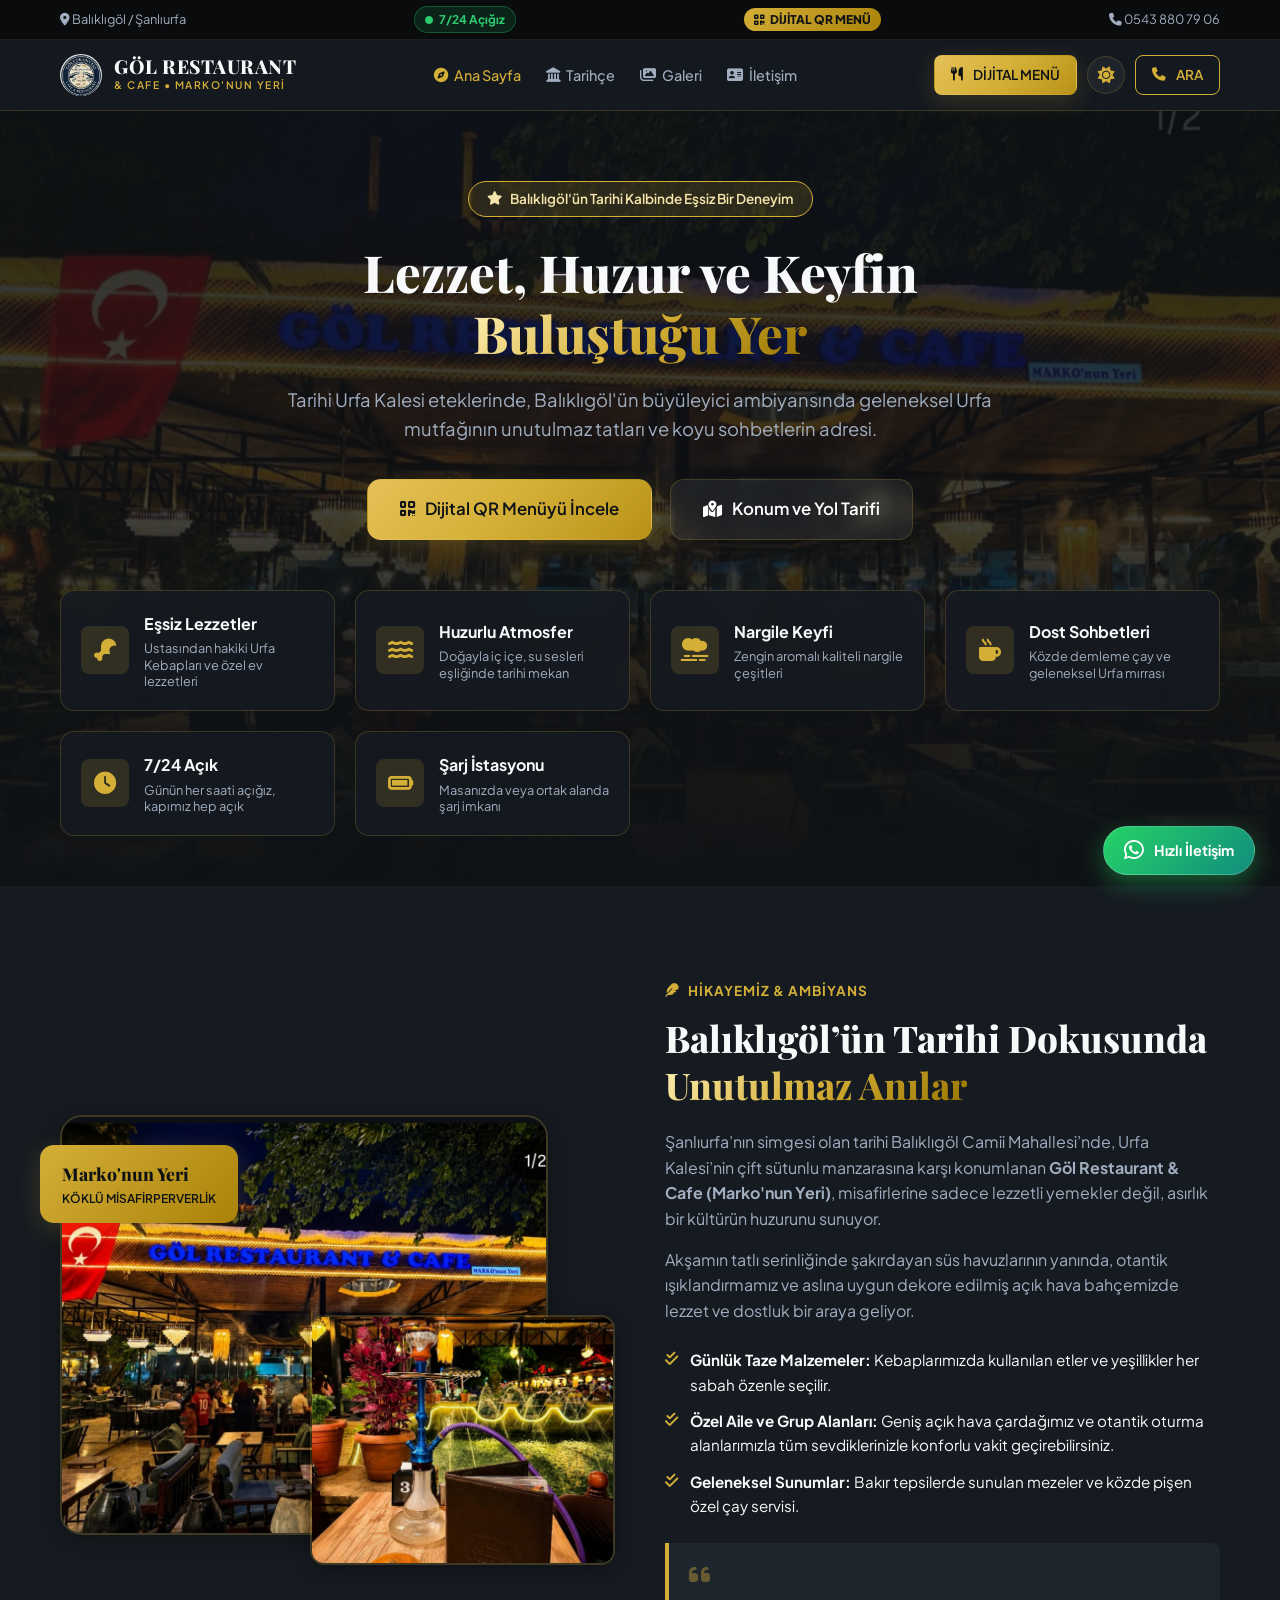
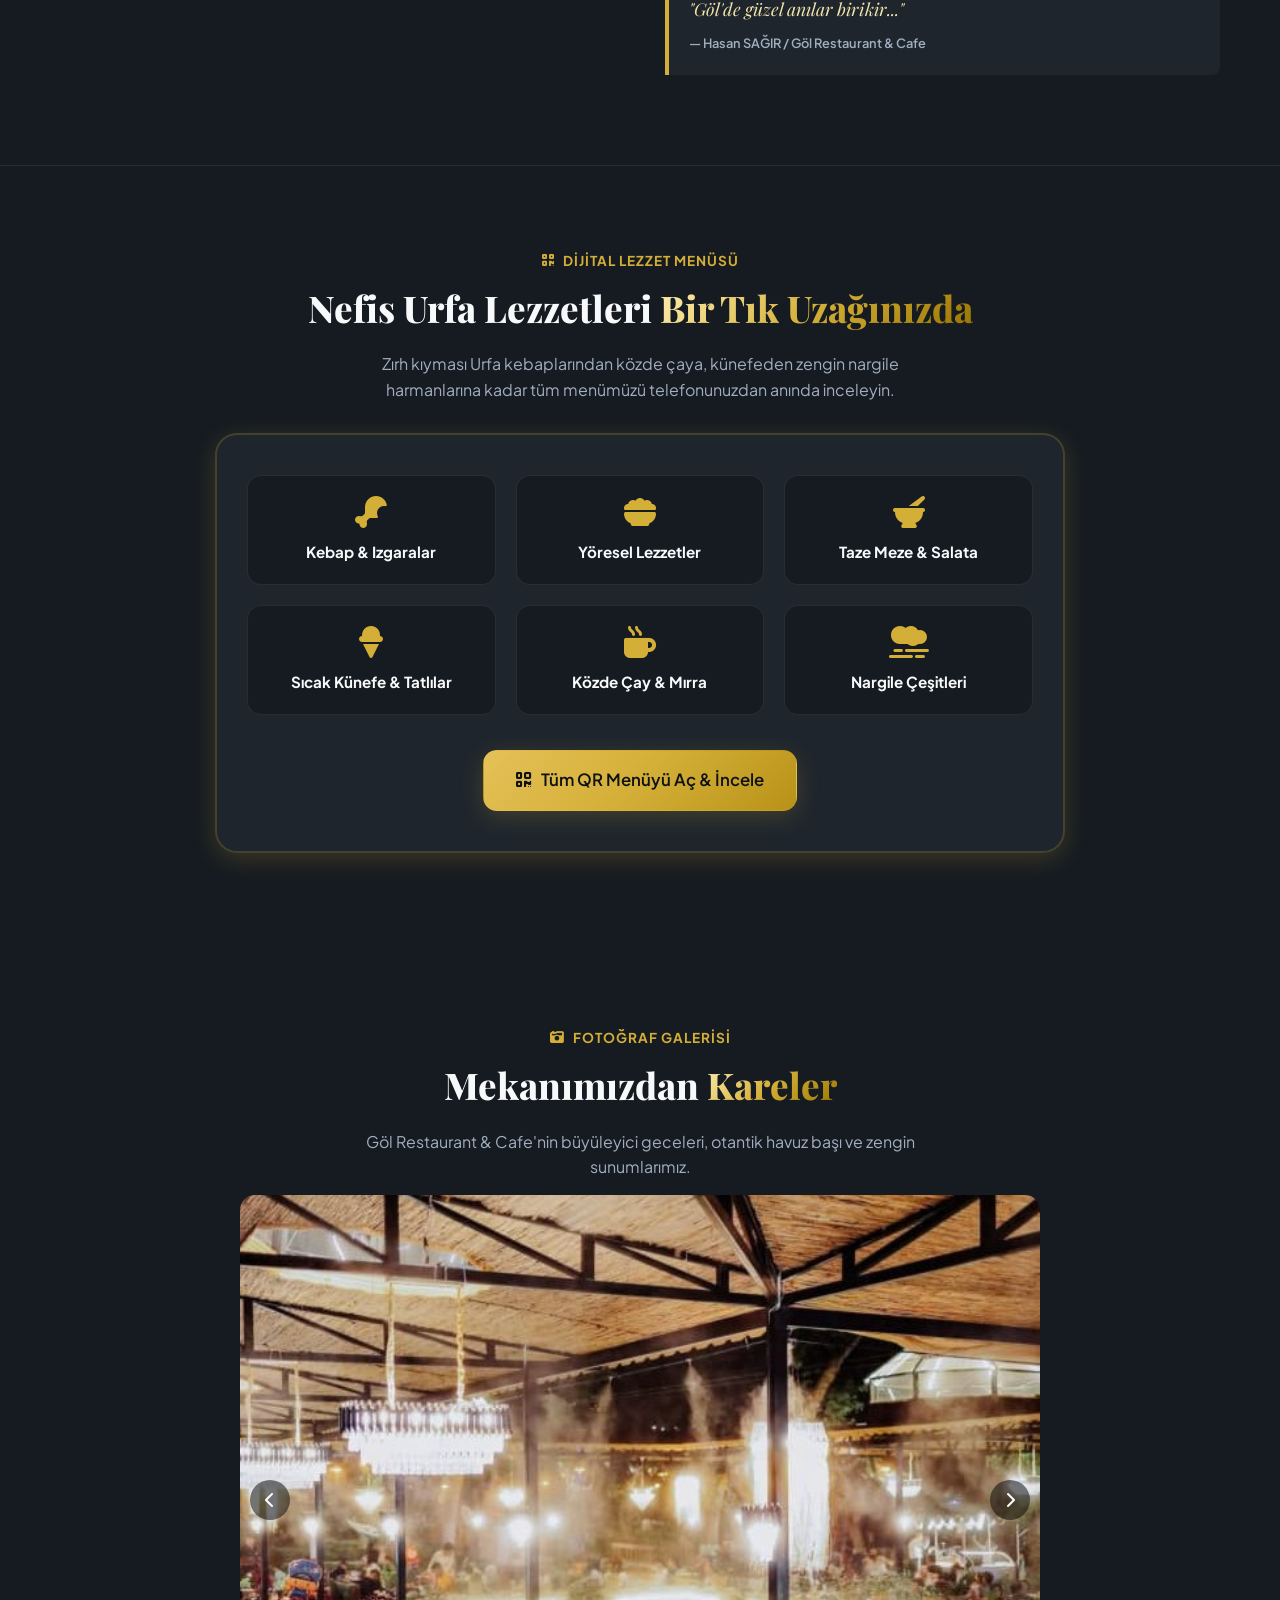
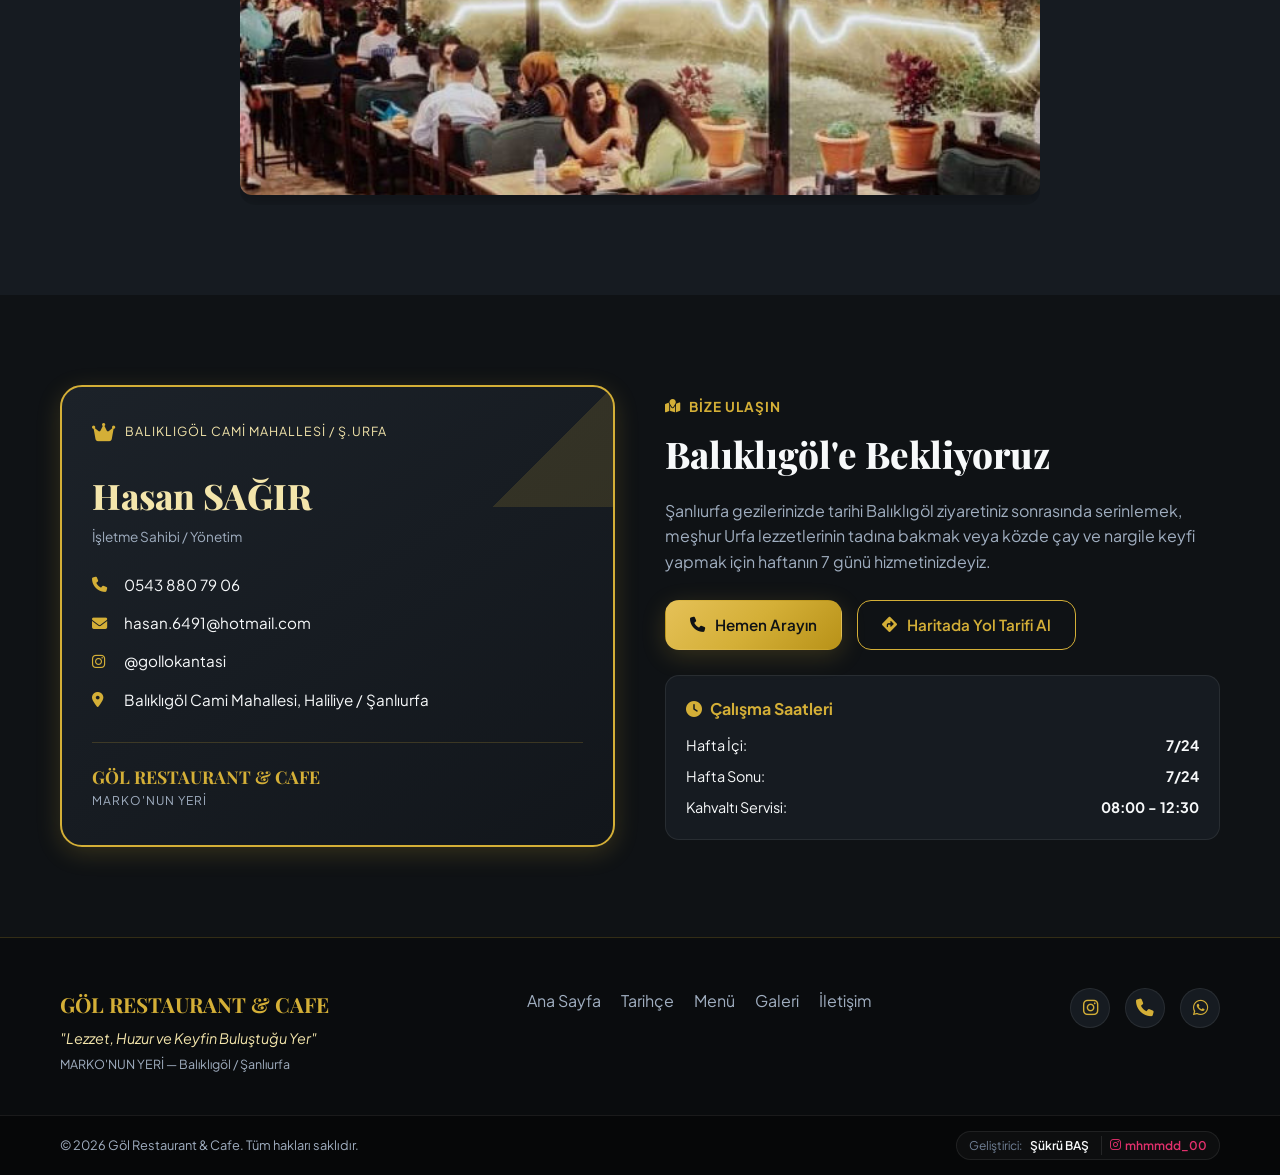
==== index.html @ ba19ede2 "feat: Ekranın en altına minimum alan kaplayan geliştirici (Şükrü BAŞ) & instagram butonu eklendi" ====
<!DOCTYPE html>
<html lang="tr">
<head>
  <meta charset="UTF-8">
  <meta name="viewport" content="width=device-width, initial-scale=1.0">
  <title>Göl Restaurant & Cafe | Marko'nun Yeri - Balıklıgöl Şanlıurfa</title>
  <meta name="description" content="Şanlıurfa Balıklıgöl'ün kalbinde eşsiz Urfa kebapları, mırra, nargile ve otantik atmosfer. Göl Restaurant & Cafe dijital QR menü ve online sipariş notu oluşturma.">
  <meta name="keywords" content="Göl Restaurant, Marko'nun Yeri, Balıklıgöl Kebap, Urfa Kebabı, Balıklıgöl Kafe, Şanlıurfa Nargile, Dijital Menü">
  
  <!-- OpenGraph Tags for Social Sharing & WhatsApp previews -->
  <meta property="og:title" content="Göl Restaurant & Cafe | Marko'nun Yeri - Balıklıgöl Şanlıurfa">
  <meta property="og:description" content="Şanlıurfa Balıklıgöl'ün büyüleyici atmosferinde lezzet, huzur ve keyfin adresi. Dijital menümüzü inceleyin.">
  <meta property="og:image" content="asset/görseller/mekan_3.jpeg">
  <meta property="og:type" content="restaurant">
  <meta property="og:locale" content="tr_TR">
  <link rel="canonical" href="index.html">

  <!-- Structured Data: Schema.org Restaurant -->
  <script type="application/ld+json">
  {
    "@context": "https://schema.org",
    "@type": "Restaurant",
    "name": "Göl Restaurant & Cafe (Marko'nun Yeri)",
    "image": "asset/görseller/mekan_3.jpeg",
    "telephone": "+905438807906",
    "email": "hasan.6491@hotmail.com",
    "address": {
      "@type": "PostalAddress",
      "streetAddress": "Balıklıgöl Cami Mahallesi",
      "addressLocality": "Haliliye",
      "addressRegion": "Şanlıurfa",
      "addressCountry": "TR"
    },
    "servesCuisine": ["Urfa Kebap", "Yöresel Urfa Mutfağı", "Nargile", "Tatlı"],
    "priceRange": "₺₺",
    "openingHoursSpecification": [
      {
        "@type": "OpeningHoursSpecification",
        "dayOfWeek": ["Monday", "Tuesday", "Wednesday", "Thursday", "Friday", "Saturday", "Sunday"],
        "opens": "00:00",
        "closes": "23:59"
      }
    ]
  }
  </script>
  
  <!-- Fonts: Google Fonts (Playfair Display & Plus Jakarta Sans) -->
  <link rel="preconnect" href="https://fonts.googleapis.com">
  <link rel="preconnect" href="https://fonts.gstatic.com" crossorigin>
  <link href="https://fonts.googleapis.com/css2?family=Playfair+Display:ital,wght@0,500;0,700;0,800;1,400&family=Plus+Jakarta+Sans:wght@300;400;500;600;700&display=swap" rel="stylesheet">
  
  <!-- FontAwesome Icons -->
  <link rel="stylesheet" href="https://cdnjs.cloudflare.com/ajax/libs/font-awesome/6.5.1/css/all.min.css">
  
  <!-- Favicon -->
  <link rel="icon" type="image/png" href="asset/görseller/logo.png">
  
  <!-- Main CSS -->
  <link rel="stylesheet" href="styles.css?v=6">
</head>
<body>

  <!-- TOP BAR -->
  <div class="top-announcement">
    <div class="container top-announcement-content">
      <span><i class="fa-solid fa-location-dot"></i> Balıklıgöl / Şanlıurfa</span>
      <span class="live-status-pill open" id="liveStatusPill"><i class="fa-solid fa-circle"></i> 7/24 Açığız</span>
      <a href="qr-menu.html" class="top-menu-badge"><i class="fa-solid fa-qrcode"></i> DİJİTAL QR MENÜ</a>
      <span><i class="fa-solid fa-phone"></i> <a href="tel:+905438807906">0543 880 79 06</a></span>
    </div>
  </div>

  <!-- NAVIGATION HEADER -->
  <header class="main-header">
    <div class="container header-container">
      <a href="#" class="brand-logo">
        <div class="logo-emblem" style="background: transparent; box-shadow: none; border-radius: 50%; overflow: hidden;">
          <img src="asset/görseller/logo.png" alt="Logo" style="width: 100%; height: 100%; object-fit: contain;">
        </div>
        <div class="logo-text">
          <span class="brand-name">GÖL RESTAURANT</span>
          <span class="brand-sub">& CAFE • MARKO'NUN YERİ</span>
        </div>
      </a>

      <!-- Desktop Nav -->
      <nav class="desktop-nav">
        <a href="#hero" class="nav-link active"><i class="fa-solid fa-compass"></i> Ana Sayfa</a>
        <a href="#about" class="nav-link"><i class="fa-solid fa-landmark"></i> Tarihçe</a>
        <a href="#gallery" class="nav-link"><i class="fa-solid fa-images"></i> Galeri</a>
        <a href="#contact" class="nav-link"><i class="fa-solid fa-address-card"></i> İletişim</a>
      </nav>

      <!-- Action Buttons -->
      <div class="header-actions">
        <a href="qr-menu.html" class="btn btn-gold btn-sm hide-mobile">
          <i class="fa-solid fa-utensils"></i> DİJİTAL MENÜ
        </a>
        <button class="lang-toggle-btn hide-mobile" id="themeToggleBtn" title="Tema Değiştir">
          <i class="fa-solid fa-sun"></i>
        </button>
        <a href="tel:+905438807906" class="btn btn-outline btn-sm hide-mobile">
          <i class="fa-solid fa-phone"></i> ARA
        </a>
        <button class="mobile-toggle-btn" id="mobileMenuToggle" aria-label="Menüyü Aç">
          <i class="fa-solid fa-bars"></i>
        </button>
      </div>
    </div>

    <!-- Backdrop Overlay for Mobile Drawer -->
    <div class="drawer-backdrop" id="drawerBackdrop"></div>

    <!-- Mobile Drawer Nav -->
    <div class="mobile-drawer" id="mobileDrawer">
      <div class="drawer-header">
        <div class="drawer-logo">GÖL RESTAURANT & CAFE</div>
        <button class="drawer-close" id="drawerClose"><i class="fa-solid fa-xmark"></i></button>
      </div>
      <nav class="mobile-nav-links">
        <a href="#hero" class="mobile-link"><i class="fa-solid fa-house"></i> Ana Sayfa</a>
        <a href="#about" class="mobile-link"><i class="fa-solid fa-landmark"></i> Tarihçe & Ambiyans</a>
        <a href="qr-menu.html" class="mobile-link"><i class="fa-solid fa-utensils"></i> Dijital QR Menü</a>
        <a href="#gallery" class="mobile-link"><i class="fa-solid fa-images"></i> Fotoğraf Galerisi</a>
        <a href="#contact" class="mobile-link"><i class="fa-solid fa-phone"></i> İletişim & Konum</a>
      </nav>
      <div class="drawer-footer">
        <p><i class="fa-solid fa-user-tie"></i> Hasan SAĞIR</p>
        <a href="tel:+905438807906" class="btn btn-gold btn-block"><i class="fa-solid fa-phone"></i> Hemen Ara</a>
      </div>
    </div>
  </header>

  <!-- HERO SECTION -->
  <section id="hero" class="hero-section">
    <div class="hero-bg-overlay"></div>
    <div class="container hero-container">
      <div class="hero-badge">
        <i class="fa-solid fa-star"></i> Balıklıgöl'ün Tarihi Kalbinde Eşsiz Bir Deneyim
      </div>
      <h1 class="hero-title">
        Lezzet, Huzur ve Keyfin <br><span class="gold-gradient-text">Buluştuğu Yer</span>
      </h1>
      <p class="hero-subtitle">
        Tarihi Urfa Kalesi eteklerinde, Balıklıgöl'ün büyüleyici ambiyansında geleneksel Urfa mutfağının unutulmaz tatları ve koyu sohbetlerin adresi.
      </p>

      <div class="hero-cta-group">
        <a href="qr-menu.html" class="btn btn-gold btn-lg btn-glow">
          <i class="fa-solid fa-qrcode"></i> Dijital QR Menüyü İncele
        </a>
        <a href="#contact" class="btn btn-glass btn-lg">
          <i class="fa-solid fa-map-location-dot"></i> Konum ve Yol Tarifi
        </a>
      </div>

      <!-- Quick Feature Cards -->
      <div class="hero-features-grid">
        <div class="feature-card">
          <div class="feature-icon"><i class="fa-solid fa-drumstick-bite"></i></div>
          <div class="feature-info">
            <h4>Eşsiz Lezzetler</h4>
            <p>Ustasından hakiki Urfa Kebapları ve özel ev lezzetleri</p>
          </div>
        </div>
        <div class="feature-card">
          <div class="feature-icon"><i class="fa-solid fa-water"></i></div>
          <div class="feature-info">
            <h4>Huzurlu Atmosfer</h4>
            <p>Doğayla iç içe, su sesleri eşliğinde tarihi mekan</p>
          </div>
        </div>
        <div class="feature-card">
          <div class="feature-icon"><i class="fa-solid fa-smog"></i></div>
          <div class="feature-info">
            <h4>Nargile Keyfi</h4>
            <p>Zengin aromalı kaliteli nargile çeşitleri</p>
          </div>
        </div>
        <div class="feature-card">
          <div class="feature-icon"><i class="fa-solid fa-mug-hot"></i></div>
          <div class="feature-info">
            <h4>Dost Sohbetleri</h4>
            <p>Közde demleme çay ve geleneksel Urfa mırrası</p>
          </div>
        </div>
        <div class="feature-card">
          <div class="feature-icon"><i class="fa-solid fa-clock"></i></div>
          <div class="feature-info">
            <h4>7/24 Açık</h4>
            <p>Günün her saati açığız, kapımız hep açık</p>
          </div>
        </div>
        <div class="feature-card">
          <div class="feature-icon"><i class="fa-solid fa-battery-full"></i></div>
          <div class="feature-info">
            <h4>Şarj İstasyonu</h4>
            <p>Masanızda veya ortak alanda şarj imkanı</p>
          </div>
        </div>
      </div>
    </div>
  </section>

  <!-- ABOUT & HISTORY SECTION -->
  <section id="about" class="about-section">
    <div class="container grid-2-col">
      <div class="about-image-wrapper">
        <img src="asset/görseller/mekan_3.jpeg" alt="Göl Restaurant Gece Görünümü" class="about-img main-img" loading="lazy">
        <img src="asset/görseller/mekan_2.jpeg" alt="Göl Restaurant Nargile ve Havuz" class="about-img accent-img" loading="lazy">
        <div class="experience-badge">
          <span class="num">Marko'nun Yeri</span>
          <span class="txt">Köklü Misafirperverlik</span>
        </div>
      </div>

      <div class="about-content">
        <div class="section-tag"><i class="fa-solid fa-feather"></i> Hikayemiz & Ambiyans</div>
        <h2 class="section-title">Balıklıgöl’ün Tarihi Dokusunda <span class="gold-gradient-text">Unutulmaz Anılar</span></h2>
        <p class="section-desc">
          Şanlıurfa’nın simgesi olan tarihi Balıklıgöl Camii Mahallesi’nde, Urfa Kalesi’nin çift sütunlu manzarasına karşı konumlanan <strong>Göl Restaurant & Cafe (Marko'nun Yeri)</strong>, misafirlerine sadece lezzetli yemekler değil, asırlık bir kültürün huzurunu sunuyor.
        </p>
        <p class="section-desc">
          Akşamın tatlı serinliğinde şakırdayan süs havuzlarının yanında, otantik ışıklandırmamız ve aslına uygun dekore edilmiş açık hava bahçemizde lezzet ve dostluk bir araya geliyor.
        </p>

        <div class="about-highlights">
          <div class="highlight-item">
            <i class="fa-solid fa-check-double"></i>
            <div>
              <strong>Günlük Taze Malzemeler:</strong> Kebaplarımızda kullanılan etler ve yeşillikler her sabah özenle seçilir.
            </div>
          </div>
          <div class="highlight-item">
            <i class="fa-solid fa-check-double"></i>
            <div>
              <strong>Özel Aile ve Grup Alanları:</strong> Geniş açık hava çardağımız ve otantik oturma alanlarımızla tüm sevdiklerinizle konforlu vakit geçirebilirsiniz.
            </div>
          </div>
          <div class="highlight-item">
            <i class="fa-solid fa-check-double"></i>
            <div>
              <strong>Geleneksel Sunumlar:</strong> Bakır tepsilerde sunulan mezeler ve közde pişen özel çay servisi.
            </div>
          </div>
        </div>

        <div class="quote-box">
          <i class="fa-solid fa-quote-left quote-icon"></i>
          <p class="quote-text">"Göl'de güzel anılar birikir..."</p>
          <span class="quote-author">— Hasan SAĞIR / Göl Restaurant & Cafe</span>
        </div>
      </div>
    </div>
  </section>

  <!-- DIGITAL MENU TEASER / SHOWCASE SECTION -->
  <section id="menu-teaser" class="menu-section menu-teaser-section">
    <div class="container text-center">
      <div class="section-header text-center">
        <div class="section-tag"><i class="fa-solid fa-qrcode"></i> Dijital Lezzet Menüsü</div>
        <h2 class="section-title">Nefis Urfa Lezzetleri <span class="gold-gradient-text">Bir Tık Uzağınızda</span></h2>
        <p class="section-desc max-600">
          Zırh kıyması Urfa kebaplarından közde çaya, künefeden zengin nargile harmanlarına kadar tüm menümüzü telefonunuzdan anında inceleyin.
        </p>
      </div>

      <div class="menu-teaser-card">
        <div class="teaser-badges-grid">
          <div class="teaser-badge-item">
            <i class="fa-solid fa-drumstick-bite"></i>
            <span>Kebap & Izgaralar</span>
          </div>
          <div class="teaser-badge-item">
            <i class="fa-solid fa-bowl-food"></i>
            <span>Yöresel Lezzetler</span>
          </div>
          <div class="teaser-badge-item">
            <i class="fa-solid fa-mortar-pestle"></i>
            <span>Taze Meze & Salata</span>
          </div>
          <div class="teaser-badge-item">
            <i class="fa-solid fa-ice-cream"></i>
            <span>Sıcak Künefe & Tatlılar</span>
          </div>
          <div class="teaser-badge-item">
            <i class="fa-solid fa-mug-hot"></i>
            <span>Közde Çay & Mırra</span>
          </div>
          <div class="teaser-badge-item">
            <i class="fa-solid fa-smog"></i>
            <span>Nargile Çeşitleri</span>
          </div>
        </div>

        <div class="teaser-cta-box">
          <a href="qr-menu.html" class="btn btn-gold btn-lg btn-glow">
            <i class="fa-solid fa-qrcode"></i> Tüm QR Menüyü Aç & İncele
          </a>
        </div>
      </div>
    </div>
  </section>

  <!-- GALLERY SECTION -->
  <section id="gallery" class="gallery-section">
    <div class="container">
      <div class="section-header text-center">
        <div class="section-tag"><i class="fa-solid fa-camera-retro"></i> Fotoğraf Galerisi</div>
        <h2 class="section-title">Mekanımızdan <span class="gold-gradient-text">Kareler</span></h2>
        <p class="section-desc max-600">Göl Restaurant & Cafe'nin büyüleyici geceleri, otantik havuz başı ve zengin sunumlarımız.</p>
      </div>

      
<!-- CSS Scroll-Snap Slider -->
      <div class="gallery-slider-container">
        <div class="gallery-track" id="galleryTrack">

        <div class="gallery-slide">
          <img src="asset/galeri/final_gallery_1.jpg" alt="Göl Lokantası Galeri" loading="lazy">
        </div>

        <div class="gallery-slide">
          <img src="asset/galeri/final_gallery_2.jpg" alt="Göl Lokantası Galeri" loading="lazy">
        </div>

        <div class="gallery-slide">
          <img src="asset/galeri/final_gallery_3.jpg" alt="Göl Lokantası Galeri" loading="lazy">
        </div>

        <div class="gallery-slide">
          <img src="asset/galeri/final_gallery_4.jpg" alt="Göl Lokantası Galeri" loading="lazy">
        </div>

        <div class="gallery-slide">
          <img src="asset/galeri/final_gallery_5.jpg" alt="Göl Lokantası Galeri" loading="lazy">
        </div>

        <div class="gallery-slide">
          <img src="asset/galeri/final_gallery_6.jpg" alt="Göl Lokantası Galeri" loading="lazy">
        </div>

        <div class="gallery-slide">
          <img src="asset/galeri/final_gallery_7.jpg" alt="Göl Lokantası Galeri" loading="lazy">
        </div>

        <div class="gallery-slide">
          <img src="asset/galeri/final_gallery_8.jpg" alt="Göl Lokantası Galeri" loading="lazy">
        </div>

        <div class="gallery-slide">
          <img src="asset/galeri/final_gallery_9.jpg" alt="Göl Lokantası Galeri" loading="lazy">
        </div>

        <div class="gallery-slide">
          <img src="asset/galeri/final_gallery_10.jpg" alt="Göl Lokantası Galeri" loading="lazy">
        </div>

        <div class="gallery-slide">
          <img src="asset/galeri/final_gallery_11.jpg" alt="Göl Lokantası Galeri" loading="lazy">
        </div>

        <div class="gallery-slide">
          <img src="asset/galeri/final_gallery_12.jpg" alt="Göl Lokantası Galeri" loading="lazy">
        </div>
        </div>
        
        <!-- Slider Controls -->
        <button id="prevSlide" class="gallery-slider-btn prev" aria-label="Önceki"><i class="fa-solid fa-chevron-left"></i></button>
        <button id="nextSlide" class="gallery-slider-btn next" aria-label="Sonraki"><i class="fa-solid fa-chevron-right"></i></button>
      </div>

    </div>
  </section>

  <!-- CONTACT & BUSINESS CARD SECTION -->
  <section id="contact" class="contact-section">
    <div class="container grid-2-col">
      <!-- Business Card Replica -->
      <div class="business-card-wrapper">
        <div class="digital-business-card">
          <div class="card-gold-accent"></div>
          <div class="card-header-line">
            <i class="fa-solid fa-crown card-crown"></i>
            <span class="card-title-sub">Balıklıgöl Cami Mahallesi / Ş.URFA</span>
          </div>
          <div class="card-body">
            <h3 class="card-owner-name">Hasan SAĞIR</h3>
            <p class="card-role">İşletme Sahibi / Yönetim</p>

            <div class="card-details">
              <div class="card-detail-row">
                <i class="fa-solid fa-phone"></i>
                <a href="tel:+905438807906">0543 880 79 06</a>
              </div>
              <div class="card-detail-row">
                <i class="fa-solid fa-envelope"></i>
                <a href="mailto:hasan.6491@hotmail.com">hasan.6491@hotmail.com</a>
              </div>
              <div class="card-detail-row">
                <i class="fa-brands fa-instagram"></i>
                <a href="https://instagram.com/gollokantasi" target="_blank">@gollokantasi</a>
              </div>
              <div class="card-detail-row">
                <i class="fa-solid fa-location-dot"></i>
                <span>Balıklıgöl Cami Mahallesi, Haliliye / Şanlıurfa</span>
              </div>
            </div>

            <div class="card-footer-branding">
              <strong>GÖL RESTAURANT & CAFE</strong>
              <small>MARKO'NUN YERİ</small>
            </div>
          </div>
        </div>
      </div>

      <!-- Location Map & Info -->
      <div class="contact-info-panel">
        <div class="section-tag"><i class="fa-solid fa-map-location"></i> Bize Ulaşın</div>
        <h2 class="section-title">Balıklıgöl'e Bekliyoruz</h2>
        <p class="section-desc">
          Şanlıurfa gezilerinizde tarihi Balıklıgöl ziyaretiniz sonrasında serinlemek, meşhur Urfa lezzetlerinin tadına bakmak veya közde çay ve nargile keyfi yapmak için haftanın 7 günü hizmetinizdeyiz.
        </p>

        <div class="contact-quick-buttons">
          <a href="tel:+905438807906" class="btn btn-gold"><i class="fa-solid fa-phone"></i> Hemen Arayın</a>
          <a href="https://maps.google.com/?q=Balıklıgöl+Şanlıurfa" target="_blank" class="btn btn-outline"><i class="fa-solid fa-directions"></i> Haritada Yol Tarifi Al</a>
        </div>

        <div class="hours-card">
          <h4><i class="fa-solid fa-clock"></i> Çalışma Saatleri</h4>
          <ul>
            <li><span>Hafta İçi:</span> <strong>7/24</strong></li>
            <li><span>Hafta Sonu:</span> <strong>7/24</strong></li>
            <li><span>Kahvaltı Servisi:</span> <strong>08:00 - 12:30</strong></li>
          </ul>
        </div>
      </div>
    </div>
  </section>

  <!-- FOOTER -->
  <footer class="main-footer">
    <div class="container footer-content">
      <div class="footer-brand">
        <h3>GÖL RESTAURANT & CAFE</h3>
        <p class="footer-slogan">"Lezzet, Huzur ve Keyfin Buluştuğu Yer"</p>
        <p class="footer-sub">MARKO'NUN YERİ — Balıklıgöl / Şanlıurfa</p>
      </div>

      <div class="footer-links">
        <a href="#hero">Ana Sayfa</a>
        <a href="#about">Tarihçe</a>
        <a href="qr-menu.html">Menü</a>
        <a href="#gallery">Galeri</a>
        <a href="#contact">İletişim</a>
      </div>

      <div class="footer-socials">
        <a href="https://instagram.com/gollokantasi" target="_blank" aria-label="Instagram"><i class="fa-brands fa-instagram"></i></a>
        <a href="tel:+905438807906" aria-label="Telefon"><i class="fa-solid fa-phone"></i></a>
        <a href="https://wa.me/905438807906" target="_blank" aria-label="WhatsApp"><i class="fa-brands fa-whatsapp"></i></a>
      </div>
    </div>
    <div class="footer-bottom">
      <div class="container flex-between">
        <p>&copy; 2026 Göl Restaurant & Cafe. Tüm hakları saklıdır.</p>
        <div class="dev-signature" style="display: inline-flex; align-items: center; justify-content: center; gap: 8px; background: rgba(255, 255, 255, 0.03); border: 1px solid rgba(255, 255, 255, 0.08); padding: 4px 12px; border-radius: 50px; font-size: 0.75rem; color: var(--text-muted); transition: all 0.2s ease;">
          <span>Geliştirici:</span> <strong style="color: var(--text-primary); font-weight: 600;">Şükrü BAŞ</strong>
          <a href="https://instagram.com/mhmmdd_00" target="_blank" style="display: flex; align-items: center; gap: 4px; color: #E1306C; text-decoration: none; font-weight: 600; margin-left: 4px; padding-left: 8px; border-left: 1px solid rgba(255, 255, 255, 0.1);"><i class="fa-brands fa-instagram"></i> mhmmdd_00</a>
        </div>
      </div>
    </div>
  </footer>

  <!-- LIGHTBOX MODAL FOR GALLERY WITH NAVIGATION -->
  <div class="lightbox-backdrop" id="lightboxModal" style="display: none;">
    <button class="lightbox-nav lightbox-prev" id="lightboxPrev" aria-label="Önceki Görsel"><i class="fa-solid fa-chevron-left"></i></button>
    <div class="lightbox-content">
      <button class="lightbox-close" id="lightboxClose"><i class="fa-solid fa-xmark"></i></button>
      <img src="" id="lightboxImg" alt="Büyük Görsel">
      <p id="lightboxCaption"></p>
    </div>
    <button class="lightbox-nav lightbox-next" id="lightboxNext" aria-label="Sonraki Görsel"><i class="fa-solid fa-chevron-right"></i></button>
  </div>

  <!-- FLOATING WHATSAPP BUTTON -->
  <a href="https://wa.me/905438807906" target="_blank" class="floating-whatsapp-btn" aria-label="WhatsApp İletişim">
    <i class="fa-brands fa-whatsapp"></i>
    <span class="whatsapp-text">Hızlı İletişim</span>
  </a>

  <!-- SCROLL TO TOP BUTTON -->
  <button id="scrollTopBtn" class="scroll-top-btn" aria-label="Yukarı Çık">
    <i class="fa-solid fa-chevron-up"></i>
  </button>

  <!-- STICKY BOTTOM NAVIGATION BAR -->
  <div class="bottom-nav">
    <button class="nav-item-btn" data-bs-toggle="modal" data-bs-target="#ratingModal">
      <i class="fa-regular fa-star"></i>
      <span>Puan Ver</span>
    </button>
    <div class="nav-action-wrapper">
      <a href="qr-menu.html" class="nav-action-btn">
        <i class="fa-solid fa-utensils"></i>
      </a>
    </div>
    <button class="nav-item-btn" data-bs-toggle="modal" data-bs-target="#socialModal">
      <i class="fa-solid fa-users-viewfinder"></i>
      <span>Takip Et</span>
    </button>
    
    
  </div>

  <!-- RATINGS MODAL -->
  <div class="modal-backdrop" id="ratingModal" style="display: none;">
    <div class="modal-card modal-sm text-center">
      <div class="modal-header">
        <h3><i class="fa-regular fa-star gold-text"></i> Bizi Değerlendirin</h3>
        <button class="modal-close" data-bs-dismiss="modal"><i class="fa-solid fa-xmark"></i></button>
      </div>
      <div class="modal-body pb-5">
        <p class="text-muted small mb-3">Hizmet kalitemizi artırmamıza yardımcı olmak için lütfen puan verin.</p>
        <div class="star-container" id="starContainer">
          <i class="far fa-star rating-star" onclick="rate(1)"></i>
          <i class="far fa-star rating-star" onclick="rate(2)"></i>
          <i class="far fa-star rating-star" onclick="rate(3)"></i>
          <i class="far fa-star rating-star" onclick="rate(4)"></i>
          <i class="far fa-star rating-star" onclick="rate(5)"></i>
        </div>
        <textarea id="userComment" class="rating-textarea" placeholder="Görüşlerinizi yazınız..."></textarea>
        <button class="btn btn-gold btn-block" onclick="sendRating()">Gönder</button>
      </div>
    </div>
  </div>

  <!-- SOCIAL MEDIA MODAL -->
  <div class="modal-backdrop" id="socialModal" style="display: none;">
    <div class="modal-card modal-sm text-center">
      <div class="modal-header">
        <h3><i class="fa-solid fa-users-viewfinder gold-text"></i> Bizi Takip Edin</h3>
        <button class="modal-close" data-bs-dismiss="modal"><i class="fa-solid fa-xmark"></i></button>
      </div>
      <div class="modal-body">
        <p class="text-muted small" style="margin-bottom: 20px;">Sosyal medya hesaplarımız üzerinden güncel paylaşımlarımıza ve kampanyalarımıza göz atabilirsiniz.</p>
        <div class="social-grid-wrapper">
          <a href="https://www.instagram.com/gollokantasi/" target="_blank" class="btn btn-glass social-btn-inner">
            <i class="fab fa-instagram" style="color: #E1306C;"></i>
            <span>Instagram</span>
          </a>
          <a href="https://wa.me/905438807906" target="_blank" class="btn btn-glass social-btn-inner">
            <i class="fab fa-whatsapp" style="color: #25D366;"></i>
            <span>WhatsApp</span>
          </a>
          <a href="tel:+905438807906" class="btn btn-glass social-btn-inner">
            <i class="fa-solid fa-phone" style="color: #34b7f1;"></i>
            <span>Arama</span>
          </a>
        </div>
      </div>
    </div>
  </div>

  


  
  <!-- Main Application Logic Script -->
  <script src="app.js?v=11"></script>
</body>
</html>
---- styles.css ----
/* ==========================================================================
   GÖL RESTAURANT & CAFE (MARKO'NUN YERI) - PREMIUM CSS DESIGN SYSTEM
   ========================================================================== */

:root {
  /* Color Palette */
  --bg-dark: #0F1215;
  --bg-surface: #161B21;
  --bg-card: #1E252D;
  --bg-card-hover: #262E38;
  
  --gold-primary: #D4AF37;
  --gold-light: #F3E5AB;
  --gold-dark: #AA820A;
  --gold-glow: rgba(212, 175, 55, 0.25);
  
  --text-primary: #F7F9FA;
  --text-secondary: #A0AEC0;
  --text-muted: #718096;
  
  --border-color: rgba(212, 175, 55, 0.2);
  --border-subtle: rgba(255, 255, 255, 0.08);
  
  --glass-bg: rgba(22, 27, 33, 0.85);
  
  /* Fonts */
  --font-heading: 'Playfair Display', Georgia, serif;
  --font-body: 'Plus Jakarta Sans', system-ui, -apple-system, sans-serif;

  /* Spacing & Radius */
  --radius-sm: 8px;
  --radius-md: 14px;
  --radius-lg: 22px;
  --radius-pill: 50px;
  
  --shadow-subtle: 0 4px 20px rgba(0, 0, 0, 0.35);
  --shadow-gold: 0 6px 25px rgba(212, 175, 55, 0.2);

  --transition-fast: 0.2s ease;
  --transition-normal: 0.35s ease;
}

body.light-theme {
  --bg-dark: #F7F9FA;
  --bg-surface: #FFFFFF;
  --bg-card: #EDF2F7;
  --bg-card-hover: #E2E8F0;
  --text-primary: #1A202C;
  --text-secondary: #4A5568;
  --text-muted: #718096;
  --border-color: rgba(212, 175, 55, 0.4);
  --border-subtle: rgba(0, 0, 0, 0.08);
  --glass-bg: rgba(255, 255, 255, 0.85);
}

/* Base Resets */
*, *::before, *::after {
  box-sizing: border-box;
  margin: 0;
  padding: 0;
}

html {
  scroll-behavior: smooth;
  font-size: 16px;
  -webkit-tap-highlight-color: transparent;
  overflow-x: hidden;
  max-width: 100%;
}

body {
  background-color: var(--bg-dark);
  color: var(--text-primary);
  font-family: var(--font-body);
  line-height: 1.6;
  overflow-x: hidden;
  max-width: 100%;
}

a {
  color: inherit;
  text-decoration: none;
}

img {
  max-width: 100%;
  height: auto;
  display: block;
}

button, input, select, textarea {
  font-family: inherit;
  font-size: inherit;
}

.container {
  width: 100%;
  max-width: 1200px;
  margin: 0 auto;
  padding: 0 20px;
}

.text-center { text-align: center; }
.gold-text { color: var(--gold-primary); }
.max-600 { max-width: 600px; margin-left: auto; margin-right: auto; }

/* Gradient Typography */
.gold-gradient-text {
  background: linear-gradient(135deg, #FFF0B3 0%, #D4AF37 50%, #997500 100%);
  -webkit-background-clip: text;
  background-clip: text;
  -webkit-text-fill-color: transparent;
  display: inline-block;
}

/* ==========================================================================
   BUTTONS & BADGES SYSTEM
   ========================================================================== */

.btn {
  display: inline-flex;
  align-items: center;
  justify-content: center;
  gap: 10px;
  padding: 12px 24px;
  border-radius: var(--radius-md);
  font-weight: 600;
  font-size: 0.95rem;
  cursor: pointer;
  transition: var(--transition-normal);
  border: 1px solid transparent;
  white-space: nowrap;
}

.btn-sm {
  padding: 8px 16px;
  font-size: 0.85rem;
  border-radius: var(--radius-sm);
}

.btn-lg {
  padding: 16px 32px;
  font-size: 1.05rem;
  border-radius: var(--radius-md);
}

.btn-block {
  width: 100%;
}

.btn-gold {
  background: linear-gradient(135deg, #E5C158 0%, #D4AF37 50%, #B89218 100%);
  color: #0F1215;
  box-shadow: var(--shadow-gold);
}

.btn-gold:hover {
  transform: translateY(-2px);
  box-shadow: 0 8px 30px rgba(212, 175, 55, 0.4);
  background: linear-gradient(135deg, #FFF0B3 0%, #E5C158 50%, #D4AF37 100%);
}

.btn-glass {
  background: rgba(255, 255, 255, 0.07);
  backdrop-filter: blur(10px);
  border-color: var(--border-color);
  color: var(--text-primary);
}

.btn-glass:hover {
  background: rgba(212, 175, 55, 0.15);
  border-color: var(--gold-primary);
}

.btn-outline {
  background: transparent;
  border-color: var(--gold-primary);
  color: var(--gold-primary);
}

.btn-outline:hover {
  background: var(--gold-primary);
  color: #0F1215;
}

.btn-glow {
  animation: pulseGlow 2.5s infinite;
}

@keyframes pulseGlow {
  0% { box-shadow: 0 0 0 0 rgba(212, 175, 55, 0.6); }
  70% { box-shadow: 0 0 0 16px rgba(212, 175, 55, 0); }
  100% { box-shadow: 0 0 0 0 rgba(212, 175, 55, 0); }
}

/* ==========================================================================
   TOP BAR & NAVIGATION HEADER
   ========================================================================== */

.top-announcement {
  background-color: #090B0D;
  border-bottom: 1px solid var(--border-subtle);
  font-size: 0.8rem;
  padding: 6px 0;
  color: var(--text-secondary);
}

.top-announcement-content {
  display: flex;
  justify-content: space-between;
  align-items: center;
  gap: 15px;
  flex-wrap: wrap;
}

.top-menu-badge {
  background: linear-gradient(135deg, var(--gold-primary), var(--gold-dark));
  color: #0F1215;
  font-weight: 800;
  padding: 2px 10px;
  border-radius: var(--radius-pill);
  font-size: 0.75rem;
  display: inline-flex;
  align-items: center;
  gap: 5px;
  transition: var(--transition-fast);
}

.top-menu-badge:hover {
  background: var(--gold-light);
  color: #0F1215;
  transform: translateY(-1px);
}


.main-header {
  position: sticky;
  top: 0;
  z-index: 100;
  background: var(--glass-bg);
  backdrop-filter: blur(14px);
  -webkit-backdrop-filter: blur(14px);
  border-bottom: 1px solid var(--border-color);
}

.header-container {
  display: flex;
  align-items: center;
  justify-content: space-between;
  height: 70px;
}

.brand-logo {
  display: flex;
  align-items: center;
  gap: 12px;
}

.logo-emblem {
  width: 42px;
  height: 42px;
  background: linear-gradient(135deg, var(--gold-primary), var(--gold-dark));
  border-radius: 50%;
  display: flex;
  align-items: center;
  justify-content: center;
  color: #0F1215;
  font-size: 1.2rem;
  box-shadow: 0 0 15px var(--gold-glow);
}

.logo-text {
  display: flex;
  flex-direction: column;
}

.brand-name {
  font-family: var(--font-heading);
  font-weight: 800;
  font-size: 1.2rem;
  letter-spacing: 0.5px;
  color: var(--text-primary);
  line-height: 1.1;
}

.brand-sub {
  font-size: 0.65rem;
  letter-spacing: 1.5px;
  color: var(--gold-primary);
  font-weight: 600;
}

.desktop-nav {
  display: flex;
  gap: 25px;
  align-items: center;
}

.nav-link {
  font-size: 0.9rem;
  font-weight: 500;
  color: var(--text-secondary);
  transition: var(--transition-fast);
  display: flex;
  align-items: center;
  gap: 6px;
}

.nav-link:hover, .nav-link.active {
  color: var(--gold-primary);
}

.highlight-link {
  color: var(--gold-light);
  font-weight: 700;
  background: rgba(212, 175, 55, 0.12);
  padding: 6px 16px;
  border-radius: var(--radius-pill);
  border: 1px solid var(--border-color);
}

.header-actions {
  display: flex;
  align-items: center;
  gap: 10px;
}

.mobile-toggle-btn {
  display: none;
  background: transparent;
  border: 1px solid var(--border-color);
  color: var(--gold-primary);
  width: 42px;
  height: 42px;
  border-radius: var(--radius-sm);
  font-size: 1.2rem;
  cursor: pointer;
  align-items: center;
  justify-content: center;
}

/* Mobile Drawer */
.mobile-drawer {
  position: fixed;
  top: 0;
  right: -100%;
  width: 85%;
  max-width: 320px;
  height: 100vh;
  background: var(--bg-surface);
  z-index: 1000;
  transition: var(--transition-normal);
  display: flex;
  flex-direction: column;
  box-shadow: -10px 0 30px rgba(0, 0, 0, 0.8);
  padding: 20px;
}

.mobile-drawer.active {
  right: 0;
}

.drawer-header {
  display: flex;
  justify-content: space-between;
  align-items: center;
  padding-bottom: 15px;
  border-bottom: 1px solid var(--border-subtle);
}

.drawer-logo {
  font-family: var(--font-heading);
  font-weight: 700;
  color: var(--gold-primary);
  font-size: 1rem;
}

.drawer-close {
  background: transparent;
  border: none;
  color: var(--text-secondary);
  font-size: 1.5rem;
  cursor: pointer;
}

.mobile-nav-links {
  display: flex;
  flex-direction: column;
  gap: 15px;
  margin-top: 25px;
}

.mobile-link {
  font-size: 1.05rem;
  padding: 12px 16px;
  border-radius: var(--radius-sm);
  color: var(--text-primary);
  display: flex;
  align-items: center;
  gap: 12px;
  background: rgba(255, 255, 255, 0.03);
}

.mobile-link:hover {
  background: rgba(212, 175, 55, 0.15);
  color: var(--gold-primary);
}

.drawer-footer {
  margin-top: auto;
  padding-top: 20px;
  border-top: 1px solid var(--border-subtle);
}

/* ==========================================================================
   HERO SECTION
   ========================================================================== */

.hero-section {
  position: relative;
  min-height: 80vh;
  display: flex;
  align-items: center;
  padding: 70px 0 50px;
  background: url('asset/görseller/mekan_3.jpeg') center/cover no-repeat;
  overflow: hidden;
}

.hero-bg-overlay {
  position: absolute;
  top: 0;
  left: 0;
  width: 100%;
  height: 100%;
  background: linear-gradient(180deg, 
    rgba(15, 18, 21, 0.88) 0%, 
    rgba(15, 18, 21, 0.78) 50%, 
    rgba(15, 18, 21, 1) 100%
  );
}

.hero-container {
  position: relative;
  z-index: 2;
  text-align: center;
}

.hero-badge {
  display: inline-flex;
  align-items: center;
  gap: 8px;
  background: rgba(212, 175, 55, 0.15);
  border: 1px solid var(--gold-primary);
  color: var(--gold-light);
  padding: 6px 18px;
  border-radius: var(--radius-pill);
  font-size: 0.85rem;
  font-weight: 600;
  margin-bottom: 25px;
}

.hero-title {
  font-family: var(--font-heading);
  font-size: 3.2rem;
  font-weight: 800;
  line-height: 1.2;
  margin-bottom: 20px;
}

.hero-subtitle {
  font-size: 1.15rem;
  color: var(--text-secondary);
  max-width: 720px;
  margin: 0 auto 35px;
  font-weight: 400;
}

.hero-cta-group {
  display: flex;
  gap: 18px;
  justify-content: center;
  flex-wrap: wrap;
  margin-bottom: 50px;
}

.hero-features-grid {
  display: grid;
  grid-template-columns: repeat(auto-fit, minmax(220px, 1fr));
  gap: 20px;
  margin-top: 30px;
}

.feature-card {
  background: var(--glass-bg);
  backdrop-filter: blur(10px);
  border: 1px solid var(--border-color);
  padding: 20px;
  border-radius: var(--radius-md);
  display: flex;
  align-items: center;
  gap: 15px;
  text-align: left;
  transition: var(--transition-normal);
}

.feature-card:hover {
  transform: translateY(-5px);
  border-color: var(--gold-primary);
  box-shadow: var(--shadow-gold);
}

.feature-icon {
  width: 48px;
  height: 48px;
  background: rgba(212, 175, 55, 0.15);
  border-radius: var(--radius-sm);
  display: flex;
  align-items: center;
  justify-content: center;
  color: var(--gold-primary);
  font-size: 1.4rem;
  flex-shrink: 0;
}

.feature-info h4 {
  font-size: 1rem;
  color: var(--text-primary);
  margin-bottom: 4px;
}

.feature-info p {
  font-size: 0.8rem;
  color: var(--text-secondary);
  line-height: 1.3;
}

/* ==========================================================================
   ABOUT & HISTORY SECTION
   ========================================================================== */

.about-section {
  padding: 90px 0;
  background-color: var(--bg-surface);
  border-bottom: 1px solid var(--border-subtle);
}

.grid-2-col {
  display: grid;
  grid-template-columns: 1fr 1fr;
  gap: 50px;
  align-items: center;
}

.about-image-wrapper {
  position: relative;
}

.about-img {
  border-radius: var(--radius-lg);
  box-shadow: var(--shadow-subtle);
  border: 2px solid var(--border-color);
}

.main-img {
  width: 88%;
  height: 420px;
  object-fit: cover;
}

.accent-img {
  position: absolute;
  bottom: -30px;
  right: 0;
  width: 55%;
  height: 250px;
  object-fit: cover;
  border-radius: var(--radius-md);
}

.experience-badge {
  position: absolute;
  top: 30px;
  left: -20px;
  background: linear-gradient(135deg, var(--gold-primary), var(--gold-dark));
  color: #0F1215;
  padding: 15px 22px;
  border-radius: var(--radius-md);
  box-shadow: var(--shadow-gold);
  display: flex;
  flex-direction: column;
}

.experience-badge .num {
  font-family: var(--font-heading);
  font-weight: 800;
  font-size: 1.1rem;
}

.experience-badge .txt {
  font-size: 0.75rem;
  font-weight: 600;
  text-transform: uppercase;
}

.section-tag {
  display: inline-flex;
  align-items: center;
  gap: 8px;
  color: var(--gold-primary);
  font-size: 0.85rem;
  font-weight: 700;
  text-transform: uppercase;
  letter-spacing: 1px;
  margin-bottom: 12px;
}

.section-title {
  font-family: var(--font-heading);
  font-size: 2.3rem;
  font-weight: 800;
  line-height: 1.3;
  margin-bottom: 20px;
}

.section-desc {
  color: var(--text-secondary);
  font-size: 1rem;
  margin-bottom: 15px;
}

.about-highlights {
  margin: 25px 0;
  display: flex;
  flex-direction: column;
  gap: 12px;
}

.highlight-item {
  display: flex;
  align-items: flex-start;
  gap: 12px;
  font-size: 0.95rem;
  color: var(--text-primary);
}

.highlight-item i {
  color: var(--gold-primary);
  margin-top: 3px;
}

.quote-box {
  background: var(--bg-card);
  border-left: 4px solid var(--gold-primary);
  padding: 20px;
  border-radius: 0 var(--radius-sm) var(--radius-sm) 0;
  margin-top: 25px;
  position: relative;
}

.quote-icon {
  font-size: 1.5rem;
  color: var(--gold-primary);
  opacity: 0.4;
  margin-bottom: 8px;
}

.quote-text {
  font-family: var(--font-heading);
  font-style: italic;
  font-size: 1.1rem;
  color: var(--gold-light);
  margin-bottom: 6px;
}

.quote-author {
  font-size: 0.8rem;
  color: var(--text-secondary);
  font-weight: 600;
}

/* ==========================================================================
   DIGITAL MENU SECTION
   ========================================================================== */

.menu-section {
  padding: 90px 0;
  background-color: var(--bg-dark);
}

.menu-controls-wrapper {
  margin-top: 35px;
  margin-bottom: 25px;
}

.search-box {
  position: relative;
  display: flex;
  align-items: center;
  max-width: 600px;
  margin: 0 auto;
}

.search-icon {
  position: absolute;
  left: 18px;
  color: var(--gold-primary);
  font-size: 1.1rem;
}

.search-box input {
  width: 100%;
  background: var(--bg-surface);
  border: 1px solid var(--border-color);
  color: var(--text-primary);
  padding: 14px 45px 14px 50px;
  border-radius: var(--radius-pill);
  font-size: 0.95rem;
  outline: none;
  transition: var(--transition-fast);
}

.search-box input:focus {
  border-color: var(--gold-primary);
  box-shadow: var(--shadow-gold);
}

.clear-btn {
  position: absolute;
  right: 18px;
  background: transparent;
  border: none;
  color: var(--text-muted);
  font-size: 1.1rem;
  cursor: pointer;
}

/* Category Pills Bar */
.category-pills-scroll {
  overflow-x: auto;
  padding-bottom: 12px;
  margin-bottom: 35px;
  scrollbar-width: thin;
  scrollbar-color: var(--gold-primary) var(--bg-surface);
  -webkit-overflow-scrolling: touch;
}

.category-pills-scroll::-webkit-scrollbar {
  height: 4px;
}
.category-pills-scroll::-webkit-scrollbar-thumb {
  background: var(--gold-dark);
  border-radius: 10px;
}

.category-pills {
  display: flex;
  gap: 10px;
  white-space: nowrap;
}

.pill-btn {
  background: var(--bg-surface);
  border: 1px solid var(--border-subtle);
  color: var(--text-secondary);
  padding: 10px 20px;
  border-radius: var(--radius-pill);
  font-size: 0.9rem;
  font-weight: 600;
  cursor: pointer;
  transition: var(--transition-fast);
  display: flex;
  align-items: center;
  gap: 8px;
}

.pill-btn:hover {
  border-color: var(--gold-primary);
  color: var(--gold-light);
}

.pill-btn.active {
  background: linear-gradient(135deg, var(--gold-primary), var(--gold-dark));
  color: #0F1215;
  border-color: var(--gold-primary);
  box-shadow: var(--shadow-gold);
}

/* Menu Grid */
.menu-items-grid {
  display: grid;
  grid-template-columns: repeat(auto-fill, minmax(300px, 1fr));
  gap: 25px;
}

.menu-card {
  background: var(--bg-card);
  border: 1px solid var(--border-subtle);
  border-radius: var(--radius-md);
  overflow: hidden;
  display: flex;
  flex-direction: column;
  transition: var(--transition-normal);
}

.menu-card:hover {
  transform: translateY(-5px);
  border-color: var(--border-color);
  box-shadow: var(--shadow-subtle);
}

.card-img-wrapper {
  position: relative;
  height: 200px;
  overflow: hidden;
}

.card-img-wrapper img {
  width: 100%;
  height: 100%;
  object-fit: cover;
  transition: transform 0.5s ease;
}

.menu-card:hover .card-img-wrapper img {
  transform: scale(1.06);
}

.card-badge {
  position: absolute;
  top: 12px;
  left: 12px;
  background: rgba(15, 18, 21, 0.88);
  backdrop-filter: blur(5px);
  color: var(--gold-light);
  border: 1px solid var(--gold-primary);
  font-size: 0.72rem;
  font-weight: 700;
  padding: 4px 10px;
  border-radius: var(--radius-pill);
  text-transform: uppercase;
}

.card-badge.spicy {
  color: #FF6B6B;
  border-color: #FF6B6B;
}

.card-content {
  padding: 18px;
  display: flex;
  flex-direction: column;
  flex: 1;
}

.card-header-row {
  display: flex;
  justify-content: space-between;
  align-items: flex-start;
  gap: 10px;
  margin-bottom: 8px;
}

.item-title {
  font-family: var(--font-heading);
  font-size: 1.15rem;
  font-weight: 700;
  color: var(--text-primary);
}

.item-price {
  font-size: 1.25rem;
  font-weight: 800;
  color: var(--gold-primary);
  white-space: nowrap;
}

.item-desc {
  font-size: 0.85rem;
  color: var(--text-secondary);
  line-height: 1.4;
  margin-bottom: 15px;
  flex: 1;
}

.card-footer-row {
  display: flex;
  justify-content: space-between;
  align-items: center;
  padding-top: 10px;
  border-top: 1px solid var(--border-subtle);
}

.portion-info {
  font-size: 0.78rem;
  color: var(--text-muted);
}

.no-results-state {
  text-align: center;
  padding: 60px 20px;
  background: var(--bg-surface);
  border-radius: var(--radius-md);
  border: 1px dashed var(--border-color);
  margin-top: 30px;
}

.no-results-state i {
  font-size: 3rem;
  color: var(--gold-primary);
  margin-bottom: 15px;
}

.no-results-state h3 {
  font-size: 1.3rem;
  margin-bottom: 8px;
}

/* ==========================================================================
   GALLERY SECTION
   ========================================================================== */

.gallery-section {
  padding: 90px 0;
  background: var(--bg-surface);
}

.gallery-grid {
  display: grid;
  grid-template-columns: repeat(auto-fit, minmax(260px, 1fr));
  gap: 20px;
  margin-top: 40px;
}

.gallery-item {
  position: relative;
  height: 240px;
  border-radius: var(--radius-md);
  overflow: hidden;
  cursor: pointer;
  border: 1px solid var(--border-subtle);
}

.gallery-item img {
  width: 100%;
  height: 100%;
  object-fit: cover;
  transition: transform 0.5s ease;
}

.gallery-overlay {
  position: absolute;
  top: 0;
  left: 0;
  width: 100%;
  height: 100%;
  background: linear-gradient(180deg, rgba(0,0,0,0.1) 0%, rgba(15, 18, 21, 0.85) 100%);
  display: flex;
  flex-direction: column;
  justify-content: center;
  align-items: center;
  gap: 10px;
  opacity: 0;
  transition: opacity 0.3s ease;
  padding: 20px;
  text-align: center;
  color: var(--text-primary);
}

.gallery-item:hover img {
  transform: scale(1.08);
}

.gallery-item:hover .gallery-overlay {
  opacity: 1;
}

.gallery-overlay i {
  font-size: 1.8rem;
  color: var(--gold-primary);
}

/* ==========================================================================
   CONTACT & DIGITAL BUSINESS CARD
   ========================================================================== */

.contact-section {
  padding: 90px 0;
  background: var(--bg-dark);
}

.digital-business-card {
  background: linear-gradient(145deg, #1C2229 0%, #12161B 100%);
  border: 2px solid var(--gold-primary);
  border-radius: var(--radius-lg);
  padding: 35px 30px;
  position: relative;
  overflow: hidden;
  box-shadow: var(--shadow-gold);
}

.card-gold-accent {
  position: absolute;
  top: 0;
  right: 0;
  width: 120px;
  height: 120px;
  background: linear-gradient(135deg, transparent 50%, var(--gold-primary) 50%);
  opacity: 0.15;
}

.card-header-line {
  display: flex;
  align-items: center;
  gap: 10px;
  margin-bottom: 25px;
}

.card-crown {
  color: var(--gold-primary);
  font-size: 1.3rem;
}

.card-title-sub {
  font-size: 0.78rem;
  color: var(--gold-light);
  letter-spacing: 1px;
  text-transform: uppercase;
}

.card-owner-name {
  font-family: var(--font-heading);
  font-size: 2.2rem;
  font-weight: 800;
  color: var(--gold-light);
  margin-bottom: 2px;
}

.card-role {
  font-size: 0.85rem;
  color: var(--text-secondary);
  margin-bottom: 25px;
}

.card-details {
  display: flex;
  flex-direction: column;
  gap: 14px;
  margin-bottom: 30px;
}

.card-detail-row {
  display: flex;
  align-items: center;
  gap: 12px;
  font-size: 0.95rem;
  color: var(--text-primary);
}

.card-detail-row i {
  color: var(--gold-primary);
  width: 20px;
}

.card-detail-row a:hover {
  color: var(--gold-primary);
  text-decoration: underline;
}

.card-footer-branding {
  border-top: 1px solid var(--border-color);
  padding-top: 20px;
  display: flex;
  flex-direction: column;
}

.card-footer-branding strong {
  font-family: var(--font-heading);
  font-size: 1.1rem;
  color: var(--gold-primary);
}

.card-footer-branding small {
  font-size: 0.75rem;
  color: var(--text-secondary);
  letter-spacing: 1px;
}

.contact-quick-buttons {
  display: flex;
  gap: 15px;
  margin: 25px 0;
  flex-wrap: wrap;
}

.hours-card {
  background: var(--bg-surface);
  border: 1px solid var(--border-subtle);
  padding: 20px;
  border-radius: var(--radius-md);
  margin-top: 20px;
}

.hours-card h4 {
  color: var(--gold-primary);
  font-size: 1rem;
  margin-bottom: 12px;
  display: flex;
  align-items: center;
  gap: 8px;
}

.hours-card ul {
  list-style: none;
  display: flex;
  flex-direction: column;
  gap: 8px;
  font-size: 0.9rem;
}

.hours-card li {
  display: flex;
  justify-content: space-between;
}

/* Lightbox Modal */
.lightbox-backdrop {
  position: fixed;
  top: 0;
  left: 0;
  width: 100%;
  height: 100%;
  background: rgba(0,0,0,0.92);
  z-index: 10001;
  display: flex;
  align-items: center;
  justify-content: center;
  padding: 30px;
}

.lightbox-content {
  position: relative;
  max-width: 90%;
  max-height: 90%;
  text-align: center;
}

.lightbox-content img {
  max-width: 100%;
  max-height: 80vh;
  border-radius: var(--radius-md);
  border: 2px solid var(--gold-primary);
}

.lightbox-close {
  position: absolute;
  top: -40px;
  right: 0;
  background: transparent;
  border: none;
  color: #FFF;
  font-size: 2rem;
  cursor: pointer;
}

#lightboxCaption {
  margin-top: 12px;
  color: var(--gold-light);
  font-size: 1rem;
}

/* FOOTER */
.main-footer {
  background: #0A0C0E;
  border-top: 1px solid var(--border-color);
  padding-top: 50px;
  color: var(--text-secondary);
}

.footer-content {
  display: flex;
  justify-content: space-between;
  align-items: flex-start;
  gap: 40px;
  flex-wrap: wrap;
  padding-bottom: 40px;
}

.footer-brand h3 {
  font-family: var(--font-heading);
  color: var(--gold-primary);
  font-size: 1.3rem;
  margin-bottom: 5px;
}

.footer-slogan {
  font-style: italic;
  color: var(--gold-light);
  font-size: 0.9rem;
}

.footer-sub {
  font-size: 0.78rem;
  margin-top: 5px;
}

.footer-links {
  display: flex;
  gap: 20px;
  flex-wrap: wrap;
}

.footer-links a:hover {
  color: var(--gold-primary);
}

.footer-socials {
  display: flex;
  gap: 15px;
}

.footer-socials a {
  width: 40px;
  height: 40px;
  background: var(--bg-surface);
  border: 1px solid var(--border-subtle);
  border-radius: 50%;
  display: flex;
  align-items: center;
  justify-content: center;
  color: var(--gold-primary);
  font-size: 1.1rem;
}

.footer-socials a:hover {
  background: var(--gold-primary);
  color: #0F1215;
}

.footer-bottom {
  background: #060708;
  padding: 15px 0;
  font-size: 0.8rem;
  border-top: 1px solid var(--border-subtle);
}

.flex-between {
  display: flex;
  justify-content: space-between;
  align-items: center;
  flex-wrap: wrap;
  gap: 10px;
}

/* ==========================================================================
   MOBILE FIRST OPTIMIZATIONS (SMARTPHONE SPECIFIC STYLES)
   ========================================================================== */

@media (max-width: 992px) {
  .hero-title { font-size: 2.4rem; }
  .grid-2-col { grid-template-columns: 1fr; gap: 40px; }
  .main-img { width: 100%; height: 320px; }
  .accent-img { display: none; }
}

@media (max-width: 768px) {
  .desktop-nav { display: none; }
  .mobile-toggle-btn { display: flex; }
  .hide-mobile { display: none !important; }
  
  .top-announcement-content {
    justify-content: center;
    font-size: 0.75rem;
    flex-wrap: wrap;
  }
  
  .header-container { height: 60px; }
  .brand-name { font-size: 1.05rem; }
  .brand-sub { font-size: 0.58rem; }
  
  .hero-section { min-height: auto; padding: 45px 0 35px; }
  .hero-title { font-size: 1.85rem; }
  .hero-subtitle { font-size: 0.9rem; margin-bottom: 25px; }
  .hero-cta-group { flex-direction: column; gap: 12px; }
  .btn-lg { width: 100%; padding: 14px 20px; font-size: 0.95rem; }

  .menu-section { padding: 50px 0; }
  .section-title { font-size: 1.8rem; }
  
  .category-pills { padding: 4px 0; }
  .pill-btn { padding: 8px 16px; font-size: 0.82rem; }
  
  .menu-items-grid {
    grid-template-columns: 1fr;
    gap: 18px;
  }

  .menu-card {
    flex-direction: row;
    align-items: center;
    height: 125px;
  }

  .card-img-wrapper {
    width: 110px;
    height: 125px;
    flex-shrink: 0;
  }

  .card-content {
    padding: 12px;
    justify-content: center;
  }

  .card-header-row {
    margin-bottom: 4px;
  }

  .item-title {
    font-size: 0.98rem;
  }

  .item-price {
    font-size: 1.05rem;
  }

  .item-desc {
    font-size: 0.76rem;
    margin-bottom: 6px;
    display: -webkit-box;
    -webkit-line-clamp: 2;
    line-clamp: 2;
    -webkit-box-orient: vertical;
    overflow: hidden;
  }

  .card-footer-row {
    padding-top: 4px;
  }
}

/* FLOATING WHATSAPP BUTTON */
.floating-whatsapp-btn {
  position: fixed;
  bottom: 25px;
  right: 25px;
  z-index: 98;
  background: linear-gradient(135deg, #25D366 0%, #128C7E 100%);
  color: #FFFFFF;
  padding: 12px 20px;
  border-radius: 50px;
  display: flex;
  align-items: center;
  gap: 10px;
  font-weight: 700;
  font-size: 0.9rem;
  box-shadow: 0 8px 25px rgba(37, 211, 102, 0.4);
  border: 1px solid rgba(255, 255, 255, 0.2);
  transition: all 0.3s ease;
}

.floating-whatsapp-btn i {
  font-size: 1.4rem;
}

.floating-whatsapp-btn:hover {
  transform: translateY(-4px) scale(1.05);
  box-shadow: 0 12px 30px rgba(37, 211, 102, 0.6);
  color: #FFFFFF;
}

@media (max-width: 768px) {
  .floating-whatsapp-btn {
    bottom: 20px;
    right: 20px;
    padding: 10px 16px;
    font-size: 0.82rem;
  }
  .floating-whatsapp-btn i {
    font-size: 1.2rem;
  }
}

/* ==========================================================================
   NEW ENHANCEMENTS & COMPONENTS
   ========================================================================== */

/* Body scroll lock */
body.no-scroll {
  overflow: hidden;
}

.mb-10 {
  margin-bottom: 10px;
}

/* Live Opening Status Pill */
.live-status-pill {
  display: inline-flex;
  align-items: center;
  gap: 6px;
  padding: 3px 10px;
  border-radius: var(--radius-pill);
  font-size: 0.75rem;
  font-weight: 700;
}

.live-status-pill.open {
  background: rgba(39, 174, 96, 0.15);
  color: #2ECC71;
  border: 1px solid rgba(46, 204, 113, 0.3);
}

.live-status-pill.open i {
  color: #2ECC71;
  font-size: 0.5rem;
  animation: pulseDot 2s infinite;
}

.live-status-pill.closed {
  background: rgba(231, 76, 60, 0.15);
  color: #E74C3C;
  border: 1px solid rgba(231, 76, 60, 0.3);
}

@keyframes pulseDot {
  0%, 100% { opacity: 1; transform: scale(1); }
  50% { opacity: 0.4; transform: scale(1.2); }
}

/* Mobile Drawer Backdrop Overlay */
.drawer-backdrop {
  position: fixed;
  top: 0;
  left: 0;
  width: 100%;
  height: 100%;
  background: rgba(0, 0, 0, 0.7);
  backdrop-filter: blur(4px);
  z-index: 999;
  opacity: 0;
  pointer-events: none;
  transition: opacity 0.35s ease;
}

.drawer-backdrop.active {
  opacity: 1;
  pointer-events: auto;
}

/* Quick Filter Badges */
.quick-filter-tags {
  display: flex;
  gap: 10px;
  justify-content: center;
  flex-wrap: wrap;
  margin-top: 18px;
}

.quick-tag-btn {
  background: var(--bg-surface);
  border: 1px solid var(--border-subtle);
  color: var(--text-secondary);
  padding: 6px 14px;
  border-radius: var(--radius-pill);
  font-size: 0.82rem;
  font-weight: 600;
  cursor: pointer;
  transition: var(--transition-fast);
  display: inline-flex;
  align-items: center;
  gap: 6px;
}

.quick-tag-btn:hover {
  border-color: var(--gold-primary);
  color: var(--gold-light);
}

.quick-tag-btn.active {
  background: rgba(212, 175, 55, 0.18);
  color: var(--gold-light);
  border-color: var(--gold-primary);
}

.quick-tag-btn i {
  color: var(--gold-primary);
}

/* Favorite Heart Button on Card */
.fav-btn {
  position: absolute;
  top: 12px;
  right: 12px;
  width: 34px;
  height: 34px;
  border-radius: 50%;
  background: rgba(15, 18, 21, 0.75);
  backdrop-filter: blur(4px);
  border: 1px solid rgba(255, 255, 255, 0.15);
  color: #A0AEC0;
  display: flex;
  align-items: center;
  justify-content: center;
  cursor: pointer;
  font-size: 1rem;
  transition: all 0.25s ease;
  z-index: 5;
}

.fav-btn:hover {
  transform: scale(1.15);
  color: #FF5A5F;
}

.fav-btn.active {
  color: #FF5A5F;
  background: rgba(255, 90, 95, 0.15);
  border-color: #FF5A5F;
}

/* Card Action / Add to Order Buttons */
.card-footer-row {
  display: flex;
  justify-content: space-between;
  align-items: center;
  padding-top: 12px;
  border-top: 1px solid var(--border-subtle);
  margin-top: auto;
}

.btn-add-item {
  background: rgba(212, 175, 55, 0.12);
  border: 1px solid var(--gold-primary);
  color: var(--gold-light);
  padding: 6px 14px;
  border-radius: var(--radius-sm);
  font-size: 0.82rem;
  font-weight: 700;
  cursor: pointer;
  transition: var(--transition-fast);
  display: inline-flex;
  align-items: center;
  gap: 6px;
}

.btn-add-item:hover {
  background: var(--gold-primary);
  color: #0F1215;
}

.card-quantity-control {
  display: inline-flex;
  align-items: center;
  gap: 8px;
  background: var(--bg-surface);
  border: 1px solid var(--gold-primary);
  border-radius: var(--radius-sm);
  padding: 2px 6px;
}

.card-quantity-control button {
  background: transparent;
  border: none;
  color: var(--gold-primary);
  font-size: 0.95rem;
  font-weight: 800;
  cursor: pointer;
  width: 24px;
  height: 24px;
  display: flex;
  align-items: center;
  justify-content: center;
}

.card-quantity-control span {
  font-size: 0.88rem;
  font-weight: 700;
  color: var(--text-primary);
  min-width: 18px;
  text-align: center;
}

/* Lightbox Modal Navigation */
.lightbox-nav {
  position: absolute;
  top: 50%;
  transform: translateY(-50%);
  background: rgba(22, 27, 33, 0.7);
  border: 1px solid var(--gold-primary);
  color: var(--gold-primary);
  width: 48px;
  height: 48px;
  border-radius: 50%;
  display: flex;
  align-items: center;
  justify-content: center;
  font-size: 1.2rem;
  cursor: pointer;
  transition: var(--transition-fast);
  z-index: 10002;
}

.lightbox-nav:hover {
  background: var(--gold-primary);
  color: #0F1215;
}

.lightbox-prev { left: 25px; }
.lightbox-next { right: 25px; }

@media (max-width: 768px) {
  .lightbox-prev { left: 10px; width: 40px; height: 40px; }
  .lightbox-next { right: 10px; width: 40px; height: 40px; }
}

/* Scroll To Top Button */
.scroll-top-btn {
  position: fixed;
  bottom: 25px;
  right: 85px;
  z-index: 997;
  width: 44px;
  height: 44px;
  background: var(--bg-surface);
  border: 1px solid var(--gold-primary);
  color: var(--gold-primary);
  border-radius: 50%;
  display: flex;
  align-items: center;
  justify-content: center;
  font-size: 1.1rem;
  cursor: pointer;
  opacity: 0;
  visibility: hidden;
  transition: all 0.3s ease;
  box-shadow: var(--shadow-gold);
}

.scroll-top-btn.visible {
  opacity: 1;
  visibility: visible;
}

.scroll-top-btn:hover {
  background: var(--gold-primary);
  color: #0F1215;
  transform: translateY(-4px);
}

@media (max-width: 768px) {
  .scroll-top-btn {
    bottom: 20px;
    right: 75px;
    width: 38px;
    height: 38px;
    font-size: 0.95rem;
  }
}

/* ==========================================================================
   MENU TEASER CARD (INDEX.HTML SHOWCASE)
   ========================================================================== */

.menu-teaser-section {
  padding: 80px 0;
  background: var(--bg-surface);
}

.menu-teaser-card {
  background: var(--bg-card);
  border: 2px solid var(--border-color);
  border-radius: var(--radius-lg);
  padding: 40px 30px;
  max-width: 850px;
  margin: 30px auto 0;
  box-shadow: var(--shadow-gold);
}

.teaser-badges-grid {
  display: grid;
  grid-template-columns: repeat(auto-fit, minmax(220px, 1fr));
  gap: 20px;
  margin-bottom: 35px;
}

.teaser-badge-item {
  background: var(--bg-surface);
  border: 1px solid var(--border-subtle);
  border-radius: var(--radius-md);
  padding: 20px 15px;
  display: flex;
  flex-direction: column;
  align-items: center;
  gap: 12px;
  transition: var(--transition-normal);
}

.teaser-badge-item i {
  font-size: 2rem;
  color: var(--gold-primary);
}

.teaser-badge-item span {
  font-weight: 700;
  font-size: 0.95rem;
  color: var(--text-primary);
}

.teaser-badge-item:hover {
  border-color: var(--gold-primary);
  transform: translateY(-4px);
  box-shadow: var(--shadow-subtle);
}

/* ==========================================================================
   DEDICATED MENU PAGE (MENU.HTML) SPECIFIC STYLES
   ========================================================================== */

.menu-page-body {
  background-color: var(--bg-dark);
}

.menu-hero-banner {
  position: relative;
  padding: 80px 0 60px;
  background: url('https://images.unsplash.com/photo-1544025162-d76694265947?w=1200&auto=format&fit=crop&q=80') center/cover no-repeat;
  border-bottom: 1px solid var(--border-subtle);
  overflow: hidden;
  text-align: center;
}

.menu-hero-banner::before {
  content: '';
  position: absolute;
  top: 0; left: 0; right: 0; bottom: 0;
  background: linear-gradient(180deg, rgba(15, 18, 21, 0.72) 0%, rgba(15, 18, 21, 0.94) 100%);
  z-index: 1;
}

body.light-theme .menu-hero-banner::before {
  background: linear-gradient(180deg, rgba(255, 255, 255, 0.75) 0%, rgba(247, 249, 250, 0.94) 100%);
}

.menu-hero-banner .container {
  position: relative;
  z-index: 2;
}

.menu-hero-title {
  font-family: var(--font-heading);
  font-size: 2.5rem;
  font-weight: 800;
  margin-top: 10px;
  margin-bottom: 10px;
}

.menu-hero-subtitle {
  color: var(--text-secondary);
  font-size: 1rem;
  max-width: 650px;
  margin: 0 auto;
}

.table-badge-pill {
  background: rgba(212, 175, 55, 0.15);
  border: 1px solid var(--gold-primary);
  color: var(--gold-light);
  padding: 2px 10px;
  border-radius: var(--radius-pill);
  font-size: 0.78rem;
}

.show-mobile-only { display: none; }
@media (max-width: 576px) {
  .show-mobile-only { display: inline; }
}

/* Item Detail Modal (Gurme Detay Modalı) */
.detail-modal-card {
  max-width: 500px;
  padding: 0;
  position: relative;
}

.detail-modal-close {
  position: absolute;
  top: 12px;
  right: 12px;
  z-index: 10;
  background: rgba(15, 18, 21, 0.8);
  border-radius: 50%;
  width: 36px;
  height: 36px;
  display: flex;
  align-items: center;
  justify-content: center;
  color: #FFF;
}

.detail-img-box {
  position: relative;
  width: 100%;
  height: 240px;
}

.detail-img-box img {
  width: 100%;
  height: 100%;
  object-fit: cover;
}

.detail-content-box {
  padding: 22px;
  display: flex;
  flex-direction: column;
  gap: 12px;
}

.detail-title-row {
  display: flex;
  justify-content: space-between;
  align-items: flex-start;
  gap: 10px;
}

.detail-title-row h2 {
  font-family: var(--font-heading);
  font-size: 1.4rem;
  color: var(--text-primary);
}

.detail-price {
  font-size: 1.5rem;
  font-weight: 800;
  color: var(--gold-primary);
}

.detail-portion {
  font-size: 0.85rem;
  color: var(--gold-light);
  font-weight: 600;
}

.detail-desc {
  font-size: 0.92rem;
  color: var(--text-secondary);
  line-height: 1.5;
}

.detail-features-grid {
  display: flex;
  flex-wrap: wrap;
  gap: 8px;
  margin-top: 10px;
  padding-top: 12px;
  border-top: 1px solid var(--border-subtle);
}

.detail-feature-pill {
  background: var(--bg-card);
  border: 1px solid var(--border-subtle);
  color: var(--gold-light);
  padding: 4px 12px;
  border-radius: var(--radius-pill);
  font-size: 0.78rem;
  font-weight: 600;
}

/* Random Dish Picker Modal */
.random-modal-body {
  padding: 30px 20px;
}

.random-card-preview {
  background: var(--bg-card);
  border: 2px solid var(--gold-primary);
  border-radius: var(--radius-md);
  padding: 25px 20px;
  box-shadow: var(--shadow-gold);
}

.random-icon {
  font-size: 2.5rem;
  color: var(--gold-primary);
  margin-bottom: 10px;
}

.random-price {
  display: inline-block;
  font-size: 1.4rem;
  font-weight: 800;
  color: var(--gold-primary);
  margin: 10px 0;
}
/* MENÜLERİMİZ Main Title Header */
.menu-main-title-container {
  text-align: center;
  margin: 40px 0 35px 0;
  position: relative;
}

.menu-main-title {
  font-family: var(--font-heading);
  font-size: 2.2rem;
  font-weight: 800;
  letter-spacing: 3px;
  color: var(--text-primary);
  text-transform: uppercase;
  margin-bottom: 12px;
  background: linear-gradient(135deg, #ffffff 40%, var(--gold-light) 100%);
  -webkit-background-clip: text;
  background-clip: text;
  -webkit-text-fill-color: transparent;
  filter: drop-shadow(0 2px 10px rgba(0,0,0,0.3));
}

.title-underline {
  width: 90px;
  height: 4px;
  background: linear-gradient(90deg, transparent, var(--gold-primary), transparent);
  margin: 0 auto;
  border-radius: var(--radius-pill);
  box-shadow: 0 0 8px var(--gold-primary);
}

/* Collapsible Category Sections (Premium Glassmorphic Design) */
.collapsible-category {
  background: linear-gradient(145deg, rgba(20, 20, 20, 0.7) 0%, rgba(10, 10, 10, 0.85) 100%);
  border: 1px solid rgba(212, 175, 55, 0.15);
  border-radius: 16px;
  margin-bottom: 25px;
  overflow: hidden;
  box-shadow: 0 8px 32px 0 rgba(0, 0, 0, 0.4);
  backdrop-filter: blur(10px);
  -webkit-backdrop-filter: blur(10px);
  transition: border-color 0.3s ease, box-shadow 0.3s ease, transform 0.3s cubic-bezier(0.2, 0.8, 0.2, 1);
}

.collapsible-category:hover {
  border-color: rgba(212, 175, 55, 0.45);
  box-shadow: 0 12px 40px rgba(212, 175, 55, 0.15);
  transform: translateY(-2px);
}

.collapsible-category .category-header {
  width: 100%;
  background: transparent;
  border: none;
  border-left: 4px solid transparent;
  color: var(--text-primary);
  padding: 22px 30px;
  display: flex;
  justify-content: space-between;
  align-items: center;
  cursor: pointer;
  text-align: left;
  font-family: var(--font-heading);
  font-size: 1.35rem;
  font-weight: 700;
  letter-spacing: 0.5px;
  transition: background-color 0.2s ease, border-left-color 0.3s cubic-bezier(0.4, 0, 0.2, 1), border-bottom-color 0.3s ease;
}

.collapsible-category .category-header:hover {
  background: rgba(212, 175, 55, 0.04);
}

.collapsible-category .category-header.expanded {
  border-left-color: var(--gold-primary);
  background: rgba(212, 175, 55, 0.02);
  border-bottom: 1px solid rgba(212, 175, 55, 0.12);
}

.collapsible-category .category-header .header-title {
  display: flex;
  align-items: center;
  gap: 16px;
}

.collapsible-category .category-header .header-title i {
  color: var(--gold-primary);
  font-size: 1.5rem;
  filter: drop-shadow(0 2px 8px rgba(212, 175, 55, 0.4));
  transition: transform 0.3s ease;
}

.collapsible-category .category-header:hover .header-title i {
  transform: scale(1.1);
}

.collapsible-category .category-header .toggle-icon {
  font-size: 1rem;
  color: var(--text-secondary);
  background: rgba(255, 255, 255, 0.03);
  border: 1px solid rgba(255, 255, 255, 0.08);
  width: 36px;
  height: 36px;
  border-radius: 50%;
  display: flex;
  align-items: center;
  justify-content: center;
  transition: all 0.3s cubic-bezier(0.4, 0, 0.2, 1);
}

.category-header.expanded .toggle-icon {
  transform: rotate(180deg);
  color: #fff;
  background: var(--gold-primary);
  border-color: var(--gold-primary);
  box-shadow: 0 0 12px rgba(212, 175, 55, 0.4);
}

/* Collapsible transition container (CSS Grid trick for 0 to auto height transition) */
.category-content-wrapper {
  display: grid;
  grid-template-rows: 1fr;
  transition: grid-template-rows 0.35s cubic-bezier(0.4, 0, 0.2, 1);
  overflow: hidden;
}

.category-content-wrapper.collapsed {
  grid-template-rows: 0fr;
  visibility: hidden;
  transition: grid-template-rows 0.35s cubic-bezier(0.4, 0, 0.2, 1), visibility 0.35s;
}

.category-content-inner {
  min-height: 0;
  padding: 24px;
  transition: padding 0.35s cubic-bezier(0.4, 0, 0.2, 1);
}

.category-content-wrapper.collapsed .category-content-inner {
  padding-top: 0;
  padding-bottom: 0;
}

/* Inner grids */
.category-content-grid {
  display: grid;
  grid-template-columns: repeat(auto-fill, minmax(300px, 1fr));
  gap: 25px;
  margin-top: 10px;
}

/* Subcategory titles for drinks */
.drink-subcategory-section {
  margin-top: 20px;
}
.drink-subcategory-section:first-child {
  margin-top: 5px;
}

.subcategory-title {
  font-family: var(--font-heading);
  font-size: 1.1rem;
  color: var(--gold-light);
  margin-bottom: 15px;
  padding-bottom: 8px;
  border-bottom: 1px dashed var(--border-subtle);
  display: flex;
  align-items: center;
  gap: 8px;
}

/* Adjustments for mobile view */
@media (max-width: 768px) {
  .category-header {
    padding: 16px 18px;
    font-size: 1.15rem;
  }
  .category-header .header-title {
    gap: 8px;
  }
  .category-header .header-title i {
    font-size: 1.25rem;
  }
  .category-content-inner {
    padding: 16px;
  }
  .category-content-grid {
    grid-template-columns: 1fr;
    gap: 15px;
  }
}

/* General Modal Backdrop and Modal Card Styles */
.modal-backdrop {
  position: fixed;
  top: 0;
  left: 0;
  width: 100%;
  height: 100vh;
  background: rgba(15, 18, 21, 0.82);
  backdrop-filter: blur(8px);
  -webkit-backdrop-filter: blur(8px);
  z-index: 1100;
  display: none; /* Managed by JS (flex when open) */
  align-items: center;
  justify-content: center;
  padding: 20px;
  animation: modalFadeIn 0.3s ease forwards;
}

.modal-card {
  background: var(--bg-surface);
  border: 1px solid var(--border-color);
  border-radius: var(--radius-lg);
  width: 100%;
  max-width: 500px;
  box-shadow: 0 20px 50px rgba(0, 0, 0, 0.6), var(--shadow-gold);
  overflow: hidden;
  position: relative;
  display: flex;
  flex-direction: column;
  max-height: 90vh;
  animation: modalScaleUp 0.3s cubic-bezier(0.34, 1.56, 0.64, 1) forwards;
}

.modal-sm {
  max-width: 400px;
}

.modal-header {
  display: flex;
  justify-content: space-between;
  align-items: center;
  padding: 18px 24px;
  border-bottom: 1px solid var(--border-subtle);
}

.modal-header h3 {
  font-family: var(--font-heading);
  font-size: 1.25rem;
  color: var(--text-primary);
  margin: 0;
}

.modal-close {
  background: transparent;
  border: none;
  color: var(--text-secondary);
  font-size: 1.25rem;
  cursor: pointer;
  transition: var(--transition-fast);
  width: 32px;
  height: 32px;
  display: flex;
  align-items: center;
  justify-content: center;
  border-radius: 50%;
}

.modal-close:hover {
  color: var(--gold-primary);
  background: rgba(255, 255, 255, 0.05);
}

.modal-body {
  padding: 24px;
  overflow-y: auto;
}

.modal-footer {
  padding: 18px 24px;
  border-top: 1px solid var(--border-subtle);
  background: rgba(0, 0, 0, 0.2);
}

/* Fix scrolling inside detail modal card */
.detail-modal-card {
  overflow-y: auto;
}

/* Animations */
@keyframes modalFadeIn {
  from { opacity: 0; }
  to { opacity: 1; }
}

@keyframes modalScaleUp {
  from {
    transform: scale(0.95) translateY(15px);
    opacity: 0;
  }
  to {
    transform: scale(1) translateY(0);
    opacity: 1;
  }
}

/* Mobile Modal Adjustments */
@media (max-width: 576px) {
  .modal-backdrop {
    padding: 12px;
  }
  .modal-card {
    max-height: 94vh;
    border-radius: var(--radius-md);
  }
  .detail-img-box {
    height: 180px;
  }
  .detail-content-box {
    padding: 16px;
    gap: 8px;
  }
  .detail-title-row h2 {
    font-size: 1.2rem;
  }
  .detail-price {
    font-size: 1.3rem;
  }
}

/* Hide floating actions when drawer or modals are open (prevent overlap) */
body.no-scroll .scroll-top-btn,
body.no-scroll .floating-whatsapp-btn {
  opacity: 0 !important;
  visibility: hidden !important;
  pointer-events: none !important;
}


/* ==========================================================================
   NOVA PLUS PREMIUM MODERNIZATION INTEGRATIONS
   ========================================================================== */

/* Theme Toggle Button Style */
.lang-toggle-btn {
  width: 38px;
  height: 38px;
  border-radius: 50%;
  border: 1px solid var(--border-color);
  background: rgba(255, 255, 255, 0.05);
  backdrop-filter: blur(8px);
  -webkit-backdrop-filter: blur(8px);
  display: inline-flex;
  align-items: center;
  justify-content: center;
  cursor: pointer;
  padding: 0;
  outline: none;
  color: var(--gold-primary);
  transition: var(--transition-fast);
  font-size: 1.05rem;
}
.lang-toggle-btn:hover {
  background: rgba(212, 175, 55, 0.15);
  transform: scale(1.05);
}
body.light-theme .lang-toggle-btn {
  background: rgba(0, 0, 0, 0.03);
  border-color: rgba(212, 175, 55, 0.3);
}

/* Sticky Bottom Navigation Bar */
.bottom-nav {
  position: fixed;
  bottom: 20px;
  left: 0;
  right: 0;
  margin: 0 auto;
  width: calc(100% - 32px);
  max-width: 420px;
  height: 64px;
  background: rgba(22, 27, 33, 0.88);
  backdrop-filter: blur(12px);
  -webkit-backdrop-filter: blur(12px);
  border: 1px solid var(--border-color);
  border-radius: 999px;
  box-shadow: 0 10px 30px rgba(0, 0, 0, 0.5), var(--shadow-gold);
  display: flex;
  justify-content: space-around;
  align-items: center;
  z-index: 1000;
  padding: 0 15px;
  transition: all 0.3s cubic-bezier(0.2, 0.8, 0.2, 1);
  animation: pulseMenu 2.5s infinite;
}

@keyframes pulseMenu {
  0% { transform: scale(1); box-shadow: 0 10px 30px rgba(0, 0, 0, 0.5), 0 0 0 0 rgba(212, 175, 55, 0.2); }
  70% { transform: scale(1.015); box-shadow: 0 10px 35px rgba(0, 0, 0, 0.5), 0 0 0 10px rgba(212, 175, 55, 0); }
  100% { transform: scale(1); box-shadow: 0 10px 30px rgba(0, 0, 0, 0.5), 0 0 0 0 rgba(212, 175, 55, 0); }
}

.bottom-nav.scrolled {
  bottom: 12px;
  height: 52px;
  width: calc(100% - 64px);
  padding: 0 20px;
  animation: none !important;
}

.bottom-nav.scrolled .nav-item-btn span {
  display: none;
}

.bottom-nav.scrolled .nav-action-wrapper {
  top: -12px;
}

.bottom-nav.scrolled .nav-action-btn {
  width: 48px;
  height: 48px;
  font-size: 1.15rem;
  border-width: 3px;
}

.nav-item-btn {
  display: flex;
  flex-direction: column;
  align-items: center;
  justify-content: center;
  color: var(--text-primary);
  opacity: 0.8;
  font-size: 0.7rem;
  text-decoration: none;
  gap: 4px;
  background: none;
  border: none;
  transition: var(--transition-fast);
  cursor: pointer;
}

.nav-item-btn i {
  font-size: 1.15rem;
  color: var(--gold-primary);
}

.nav-item-btn:hover, .nav-item-btn:active {
  opacity: 1;
  transform: scale(1.05);
}

.nav-action-wrapper {
  position: relative;
  top: -24px;
  transition: all 0.3s cubic-bezier(0.2, 0.8, 0.2, 1);
}

.nav-action-btn {
  background: var(--bg-surface);
  color: var(--gold-primary) !important;
  width: 58px;
  height: 58px;
  border-radius: 50%;
  display: flex;
  align-items: center;
  justify-content: center;
  box-shadow: 0 8px 25px rgba(0, 0, 0, 0.4), var(--shadow-gold);
  font-size: 1.45rem;
  border: 4px solid var(--border-color);
  transition: all 0.3s cubic-bezier(0.2, 0.8, 0.2, 1);
  text-decoration: none;
}

.nav-action-btn:hover {
  transform: translateY(-3px) scale(1.05);
  box-shadow: 0 12px 30px rgba(212, 175, 55, 0.35);
  border-color: var(--gold-primary);
}

body.light-theme .bottom-nav {
  background: rgba(255, 255, 255, 0.9);
  border-color: rgba(212, 175, 55, 0.3);
  box-shadow: 0 8px 30px rgba(0, 0, 0, 0.1), var(--shadow-gold);
}

body.light-theme .nav-action-btn {
  background: #FFFFFF;
}

@media(min-width: 992px) {
  .bottom-nav {
    display: none !important;
  }
}

/* Collapsible Category Cards (Nova Plus Style) */
.category-card {
  height: 110px;
  border-radius: 15px; 
  overflow: hidden;    
  box-shadow: 0 4px 15px rgba(0,0,0,0.25);
  cursor: pointer;
  position: relative; 
  border: none;
  background-color: var(--gold-primary);
  margin-bottom: 12px;
  transition: transform var(--transition-fast), border-color var(--transition-fast), box-shadow var(--transition-fast);
}

.category-card:active {
  transform: scale(0.98);
}

.category-header {
  position: relative;
  width: 100%;
  height: 100%;
  padding: 0;
  margin: 0;
  display: block; 
}

.category-header img {
  position: absolute;
  top: 0; left: 0;
  width: 100%; height: 100%;
  object-fit: cover;
  z-index: 0;
  transition: transform 0.4s ease;
}

.category-card:hover img, 
.category-card:active img {
  transform: scale(1.05);
}

.category-header::before {
  content: '';
  position: absolute;
  top: 0; left: 0; right: 0; bottom: 0;
  background: rgba(0, 0, 0, 0.45);
  z-index: 1;
  transition: background 0.3s ease;
}

.category-card[aria-expanded="true"] .category-header::before {
  background: rgba(212, 175, 55, 0.65);
}

body.light-theme .category-card[aria-expanded="true"] .category-header::before {
  background: rgba(212, 175, 55, 0.75);
}

.category-title {
  position: absolute;
  top: 50%; left: 50%;
  transform: translate(-50%, -50%);
  z-index: 2;
  width: 90%;
  text-align: center;
  font-family: var(--font-heading);
  font-weight: 800;
  font-size: 1.35rem;
  color: #ffffff !important;
  text-shadow: 1px 1px 5px rgba(0,0,0,0.9);
  letter-spacing: 1px;
  text-transform: uppercase;
}

.category-card[aria-expanded="true"] { 
  border: 3px solid var(--gold-primary);
  box-shadow: 0 0 20px rgba(212, 175, 55, 0.5);
}

.category-products-wrapper {
  grid-column: 1 / -1;
  padding-top: 5px;
  padding-bottom: 15px;
}

/* Product Responsive Grid & Premium Cards */
.product-grid {
  display: grid;
  grid-template-columns: repeat(2, 1fr);
  gap: 15px;
  margin-top: 10px;
}

@media(min-width: 768px) {
  .product-grid {
    grid-template-columns: repeat(4, 1fr);
    gap: 25px;
  }
}

.product-card-v3 {
  background: var(--bg-surface);
  border: 1px solid var(--border-subtle);
  border-radius: var(--radius-md);
  overflow: hidden;
  box-shadow: var(--shadow-subtle);
  display: flex;
  flex-direction: column;
  position: relative;
  height: 100%;
  cursor: pointer;
  transition: var(--transition-normal);
}

.product-card-v3:hover {
  transform: translateY(-5px);
  border-color: var(--border-color);
  box-shadow: var(--shadow-gold);
}

.product-img-v3 {
  width: 100%;
  aspect-ratio: 1/1;
  object-fit: cover;
  transition: transform var(--transition-normal);
}

.product-card-v3:hover .product-img-v3 {
  transform: scale(1.03);
}

.product-info-v3 {
  padding: 12px;
  display: flex;
  flex-direction: column;
  flex-grow: 1;
}

.product-name-v3 {
  font-size: 0.95rem;
  font-weight: 700;
  margin-bottom: 4px;
  line-height: 1.3;
  color: var(--text-primary);
}

.product-desc-v3 {
  font-size: 0.8rem;
  color: var(--text-secondary);
  margin-bottom: 8px;
  display: -webkit-box;
  -webkit-line-clamp: 2;
  line-clamp: 2;
  -webkit-box-orient: vertical;
  overflow: hidden;
  line-height: 1.4;
}

.product-price-v3 {
  font-size: 1.05rem;
  font-weight: 700;
  color: var(--gold-primary);
  margin-top: auto;
}

body.light-theme .product-card-v3 {
  box-shadow: 0 4px 15px rgba(0, 0, 0, 0.05);
}

/* Allergen Pills */
.allergen-pill {
  display: inline-flex;
  align-items: center;
  gap: 6px;
  background: rgba(212, 175, 55, 0.08);
  border: 1px solid rgba(212, 175, 55, 0.25);
  color: var(--gold-light);
  padding: 4px 10px;
  border-radius: var(--radius-pill);
  font-size: 0.75rem;
  font-weight: 600;
}

body.light-theme .allergen-pill {
  background: rgba(212, 175, 55, 0.05);
  color: var(--gold-dark);
  border-color: rgba(212, 175, 55, 0.35);
}

/* Floating Close Button for Modals */
.floating-close-btn {
  position: absolute;
  bottom: 25px;
  right: 20px;
  background: rgba(255, 255, 255, 0.85);
  backdrop-filter: blur(8px);
  -webkit-backdrop-filter: blur(8px);
  color: #333333;
  border: 1px solid rgba(0, 0, 0, 0.08);
  border-radius: 30px;
  padding: 8px 18px;
  font-size: 0.9rem;
  font-weight: 600;
  box-shadow: 0 4px 12px rgba(0, 0, 0, 0.15);
  z-index: 1060;
  display: inline-flex;
  align-items: center;
  gap: 6px;
  cursor: pointer;
  transition: transform 0.2s ease, box-shadow 0.2s ease;
}

.floating-close-btn:active {
  transform: scale(0.95);
}

body.dark .floating-close-btn {
  background: rgba(30, 37, 45, 0.85);
  color: #FFFFFF;
  border-color: rgba(255, 255, 255, 0.08);
}

.social-grid .btn-glass {
  background: rgba(255, 255, 255, 0.03);
  border: 1px solid var(--border-subtle);
  border-radius: var(--radius-md);
  transition: var(--transition-fast);
  display: flex;
  align-items: center;
  justify-content: center;
  cursor: pointer;
}

.social-grid .btn-glass:hover {
  border-color: var(--gold-primary);
  background: rgba(212, 175, 55, 0.1);
  transform: translateY(-2px);
}

body.light-theme .social-grid .btn-glass {
  background: rgba(0, 0, 0, 0.02);
  border-color: rgba(0, 0, 0, 0.08);
}

body.light-theme .social-grid .btn-glass:hover {
  background: rgba(212, 175, 55, 0.08);
  border-color: var(--gold-primary);
}

/* Fix mobile padding at bottom for bottom nav */
@media(max-width: 991px) {
  body {
    padding-bottom: 90px !important;
  }
}


/* Helper Utility Classes */
.d-none { display: none !important; }
.d-flex { display: flex !important; }
.flex-wrap { flex-wrap: wrap !important; }
.gap-2 { gap: 8px !important; }
.mb-2 { margin-bottom: 8px !important; }
.mb-3 { margin-bottom: 16px !important; }
.me-1 { margin-right: 4px !important; }
.me-2 { margin-right: 8px !important; }
.fw-bold { font-weight: 700 !important; }
.text-muted { color: var(--text-muted) !important; }
.text-warning { color: #ffc107 !important; }


/* Popüler Lezzetler Section Styles */
.popular-section {
  margin-top: 25px;
}

/* Extracted Inline Styles from index.html */
/* Gallery */
.gallery-slider-container { position: relative; max-width: 800px; margin: 0 auto; overflow: hidden; border-radius: 15px; }
.gallery-track { display: flex; gap: 10px; overflow-x: auto; scroll-snap-type: x mandatory; scroll-behavior: smooth; -webkit-overflow-scrolling: touch; padding-bottom: 10px; -ms-overflow-style: none; scrollbar-width: none; }
.gallery-track::-webkit-scrollbar { display: none; }
.gallery-slide { flex: 0 0 100%; height: 500px; scroll-snap-align: center; position: relative; border-radius: 12px; overflow: hidden; box-shadow: 0 6px 20px rgba(0,0,0,0.3); }
@media(min-width: 768px) { .gallery-slide { height: 600px; } }
.gallery-slide img { width: 100%; height: 100%; object-fit: cover; object-position: center; cursor: pointer; }
.gallery-slider-btn { position: absolute; top: 50%; transform: translateY(-50%); background: rgba(0,0,0,0.5); color: #fff; border: none; width: 40px; height: 40px; border-radius: 50%; cursor: pointer; z-index: 10; display: flex; align-items: center; justify-content: center; transition: background 0.2s; }
.gallery-slider-btn:hover { background: rgba(0,0,0,0.8); }
.gallery-slider-btn.prev { left: 10px; }
.gallery-slider-btn.next { right: 10px; }

/* Rating Modal */
.star-container { display: flex; justify-content: center; gap: 10px; margin-bottom: 15px; font-size: 2.2rem; color: #D4AF37; }
.rating-star { cursor: pointer; }
.rating-textarea { width: 100%; min-height: 80px; padding: 10px; border-radius: var(--radius-md); background: var(--bg-dark); border: 1px solid var(--border-subtle); color: var(--text-primary); outline: none; margin-bottom: 15px; }

/* Social Modal */
.social-grid-wrapper { display: grid; grid-template-columns: repeat(3, 1fr); gap: 10px; }
.social-btn-inner { display: flex; flex-direction: column; height: 90px; gap: 8px; justify-content: center; align-items: center; }
.social-btn-inner i { font-size: 1.8rem; }
.social-btn-inner span { font-size: 0.8rem; font-weight: 600; }

/* ==========================================================================
   MOBILE UX/UI FIXES
   ========================================================================== */

/* 1. Hero Button Contrast */
.hero-section .btn-glass {
  color: #FFFFFF !important;
}

/* 2 & 3. Floating Buttons Collision on Mobile */
@media (max-width: 991px) {
  .floating-whatsapp-btn {
    bottom: 95px !important;
    right: 20px !important;
    padding: 10px 16px !important;
    font-size: 0.85rem !important;
  }
  .floating-whatsapp-btn i {
    font-size: 1.2rem !important;
  }
  .scroll-top-btn {
    bottom: 155px !important;
    right: 20px !important;
    width: 40px !important;
    height: 40px !important;
  }
}

/* 5. Rating Feedback Textarea Size */
.rating-textarea {
  box-sizing: border-box !important;
  width: 100% !important;
}

/* 6 & 7. Contact Section & Footer Alignment on Mobile */
@media (max-width: 768px) {
  .contact-quick-buttons {
    flex-direction: column;
    width: 100%;
  }
  .contact-quick-buttons .btn {
    width: 100%;
    margin-bottom: 10px;
  }
  .footer-brand, .footer-content {
    text-align: center;
  }
  .footer-links {
    justify-content: center;
    flex-wrap: wrap;
    gap: 15px;
  }
  .footer-socials {
    justify-content: center;
    width: 100%;
  }
}

/* 8. Product Detail Modal Light Theme Contrast */
.modal-content {
  background-color: var(--bg-surface) !important;
  color: var(--text-primary) !important;
}
.modal-header, .modal-body, .modal-footer {
  color: var(--text-primary) !important;
}

.popular-title {
  font-family: var(--font-heading);
  font-size: 1.15rem;
  font-weight: 700;
  color: #ff4757;
  margin-bottom: 15px;
  display: flex;
  align-items: center;
  gap: 8px;
  letter-spacing: 0.5px;
  text-transform: uppercase;
}

.popular-slider-container {
  overflow-x: auto;
  white-space: nowrap;
  padding: 5px 2px 15px 2px;
  scrollbar-width: none; /* Firefox */
}

.popular-slider-container::-webkit-scrollbar {
  display: none; /* Chrome, Safari, Opera */
}

.popular-slider {
  display: flex;
  gap: 15px;
}

.fav-card {
  flex: 0 0 auto;
  width: 150px;
  background: var(--bg-surface);
  border: 1px solid var(--border-subtle);
  border-radius: 15px;
  padding: 10px;
  box-shadow: var(--shadow-subtle);
  text-align: center;
  cursor: pointer;
  transition: transform var(--transition-fast), border-color var(--transition-fast), box-shadow var(--transition-fast);
}

.fav-card:hover {
  transform: translateY(-3px);
  border-color: var(--gold-primary);
  box-shadow: var(--shadow-gold);
}

.fav-card img {
  width: 100%;
  height: 90px;
  object-fit: cover;
  border-radius: 10px;
  margin-bottom: 8px;
}

.fav-card .fav-title {
  font-size: 0.85rem;
  font-weight: 700;
  color: var(--text-primary);
  margin-bottom: 4px;
  white-space: normal;
  display: -webkit-box;
  -webkit-line-clamp: 2;
  line-clamp: 2;
  -webkit-box-orient: vertical;
  overflow: hidden;
  height: 32px;
  line-height: 1.2;
}

.fav-card .fav-price {
  font-size: 0.95rem;
  font-weight: 700;
  color: var(--gold-primary);
}
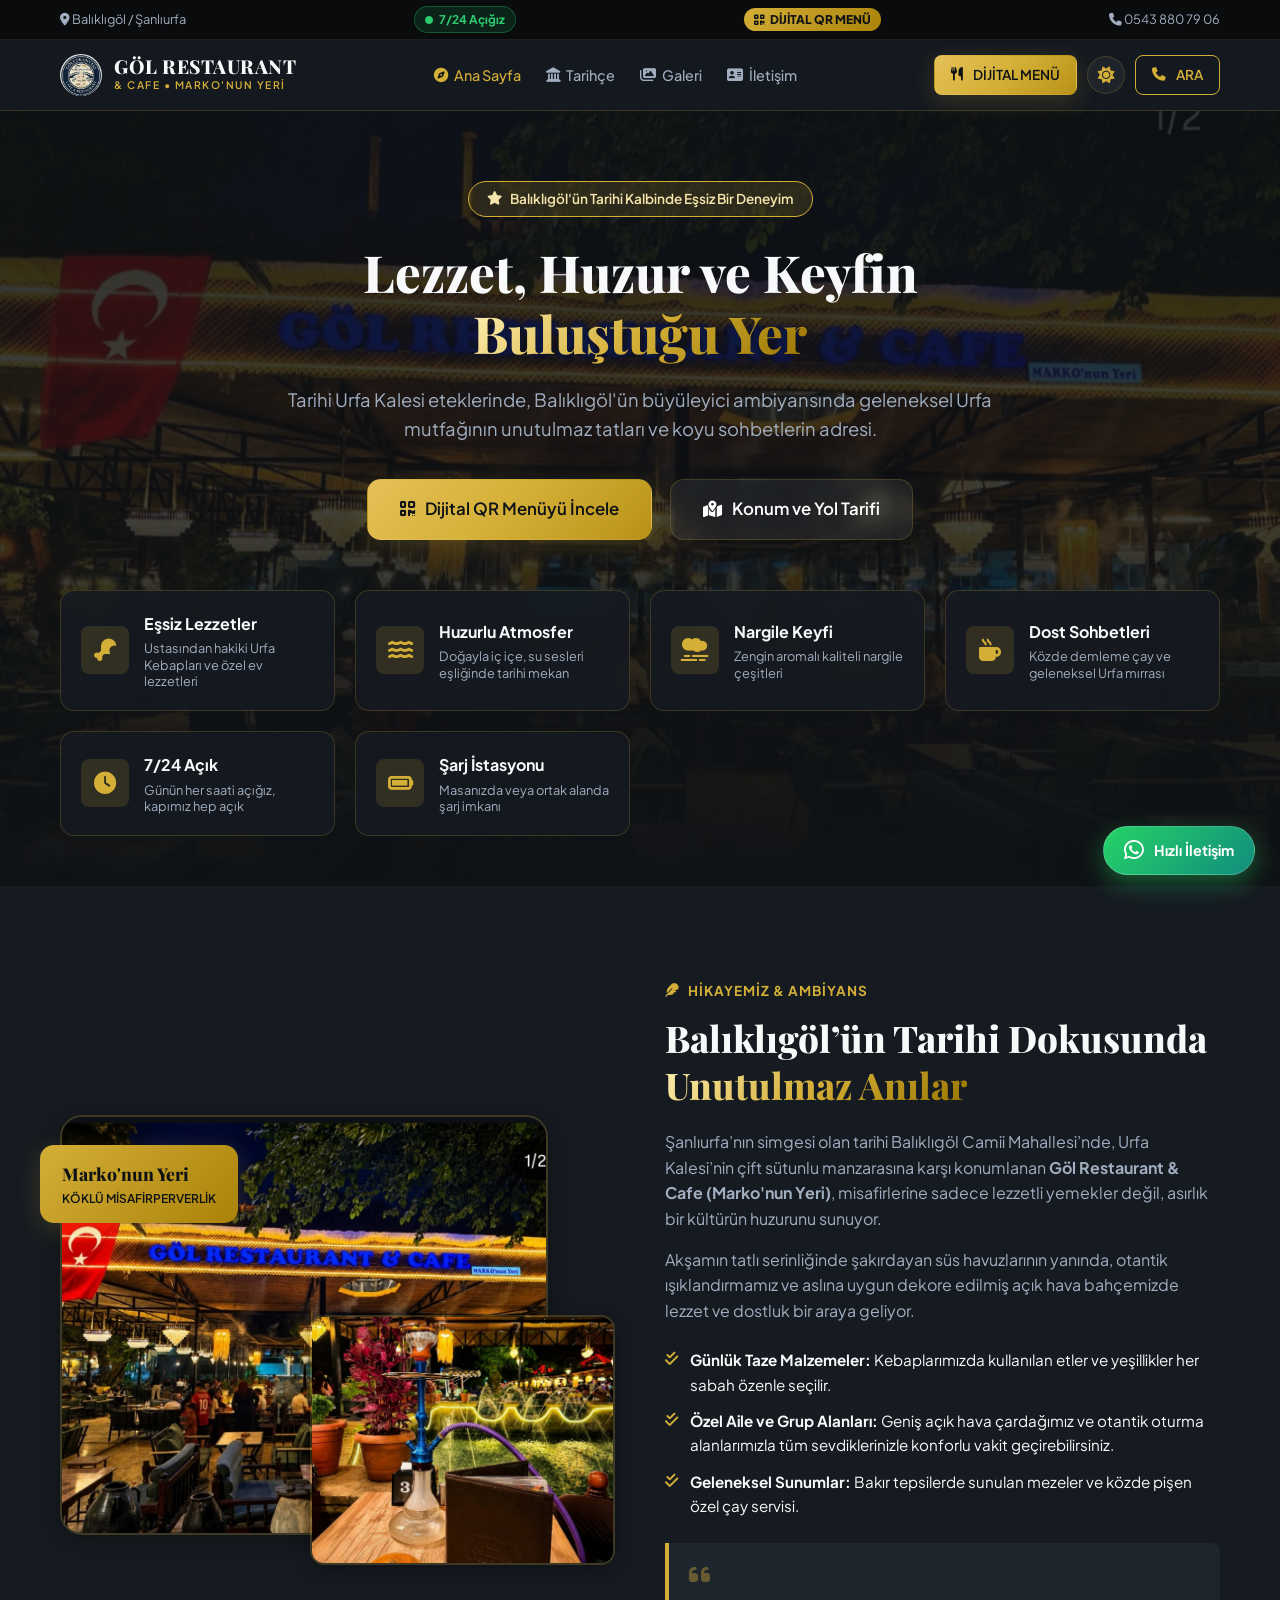
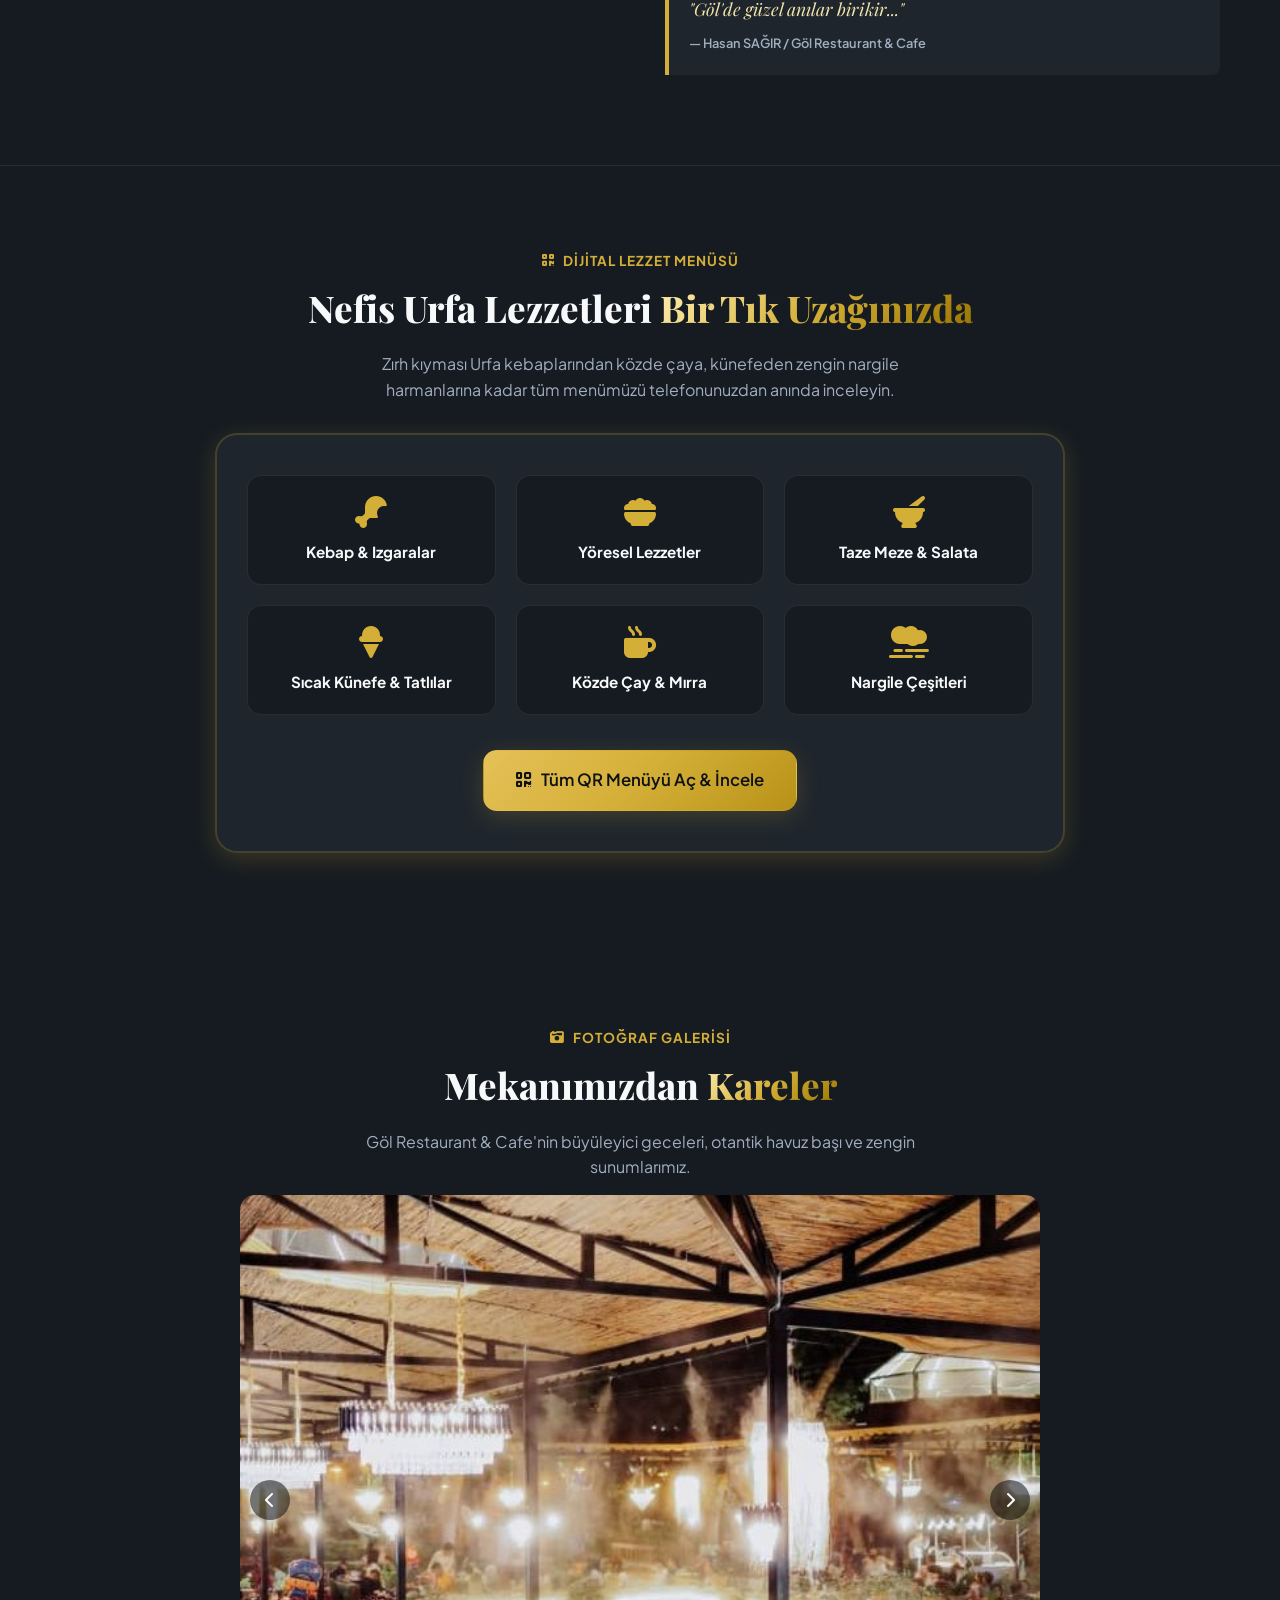
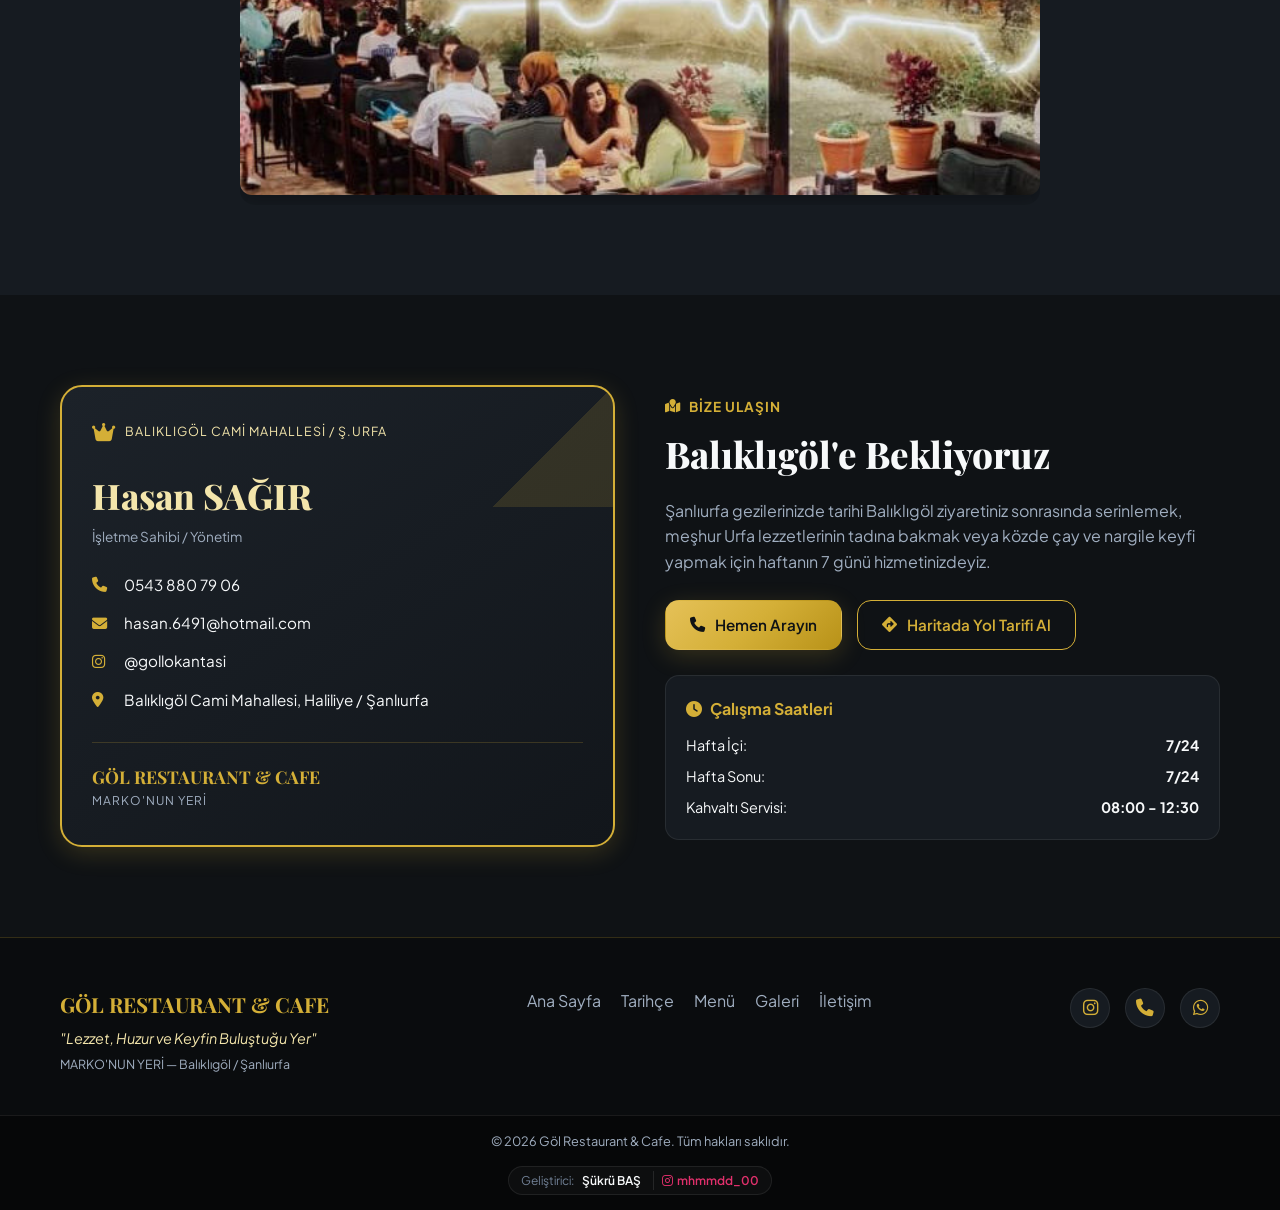
==== commit d5a43386: "style: Ana sayfadaki geliştirici etiketi ortalandı" ====
--- a/index.html
+++ b/index.html
@@ -464,11 +464,13 @@
       </div>
     </div>
     <div class="footer-bottom">
-      <div class="container flex-between">
+      <div class="container text-center">
         <p>&copy; 2026 Göl Restaurant & Cafe. Tüm hakları saklıdır.</p>
-        <div class="dev-signature" style="display: inline-flex; align-items: center; justify-content: center; gap: 8px; background: rgba(255, 255, 255, 0.03); border: 1px solid rgba(255, 255, 255, 0.08); padding: 4px 12px; border-radius: 50px; font-size: 0.75rem; color: var(--text-muted); transition: all 0.2s ease;">
-          <span>Geliştirici:</span> <strong style="color: var(--text-primary); font-weight: 600;">Şükrü BAŞ</strong>
-          <a href="https://instagram.com/mhmmdd_00" target="_blank" style="display: flex; align-items: center; gap: 4px; color: #E1306C; text-decoration: none; font-weight: 600; margin-left: 4px; padding-left: 8px; border-left: 1px solid rgba(255, 255, 255, 0.1);"><i class="fa-brands fa-instagram"></i> mhmmdd_00</a>
+        <div style="margin-top: 15px;">
+          <div class="dev-signature" style="display: inline-flex; align-items: center; justify-content: center; gap: 8px; background: rgba(255, 255, 255, 0.03); border: 1px solid rgba(255, 255, 255, 0.08); padding: 4px 12px; border-radius: 50px; font-size: 0.75rem; color: var(--text-muted); transition: all 0.2s ease;">
+            <span>Geliştirici:</span> <strong style="color: var(--text-primary); font-weight: 600;">Şükrü BAŞ</strong>
+            <a href="https://instagram.com/mhmmdd_00" target="_blank" style="display: flex; align-items: center; gap: 4px; color: #E1306C; text-decoration: none; font-weight: 600; margin-left: 4px; padding-left: 8px; border-left: 1px solid rgba(255, 255, 255, 0.1);"><i class="fa-brands fa-instagram"></i> mhmmdd_00</a>
+          </div>
         </div>
       </div>
     </div>
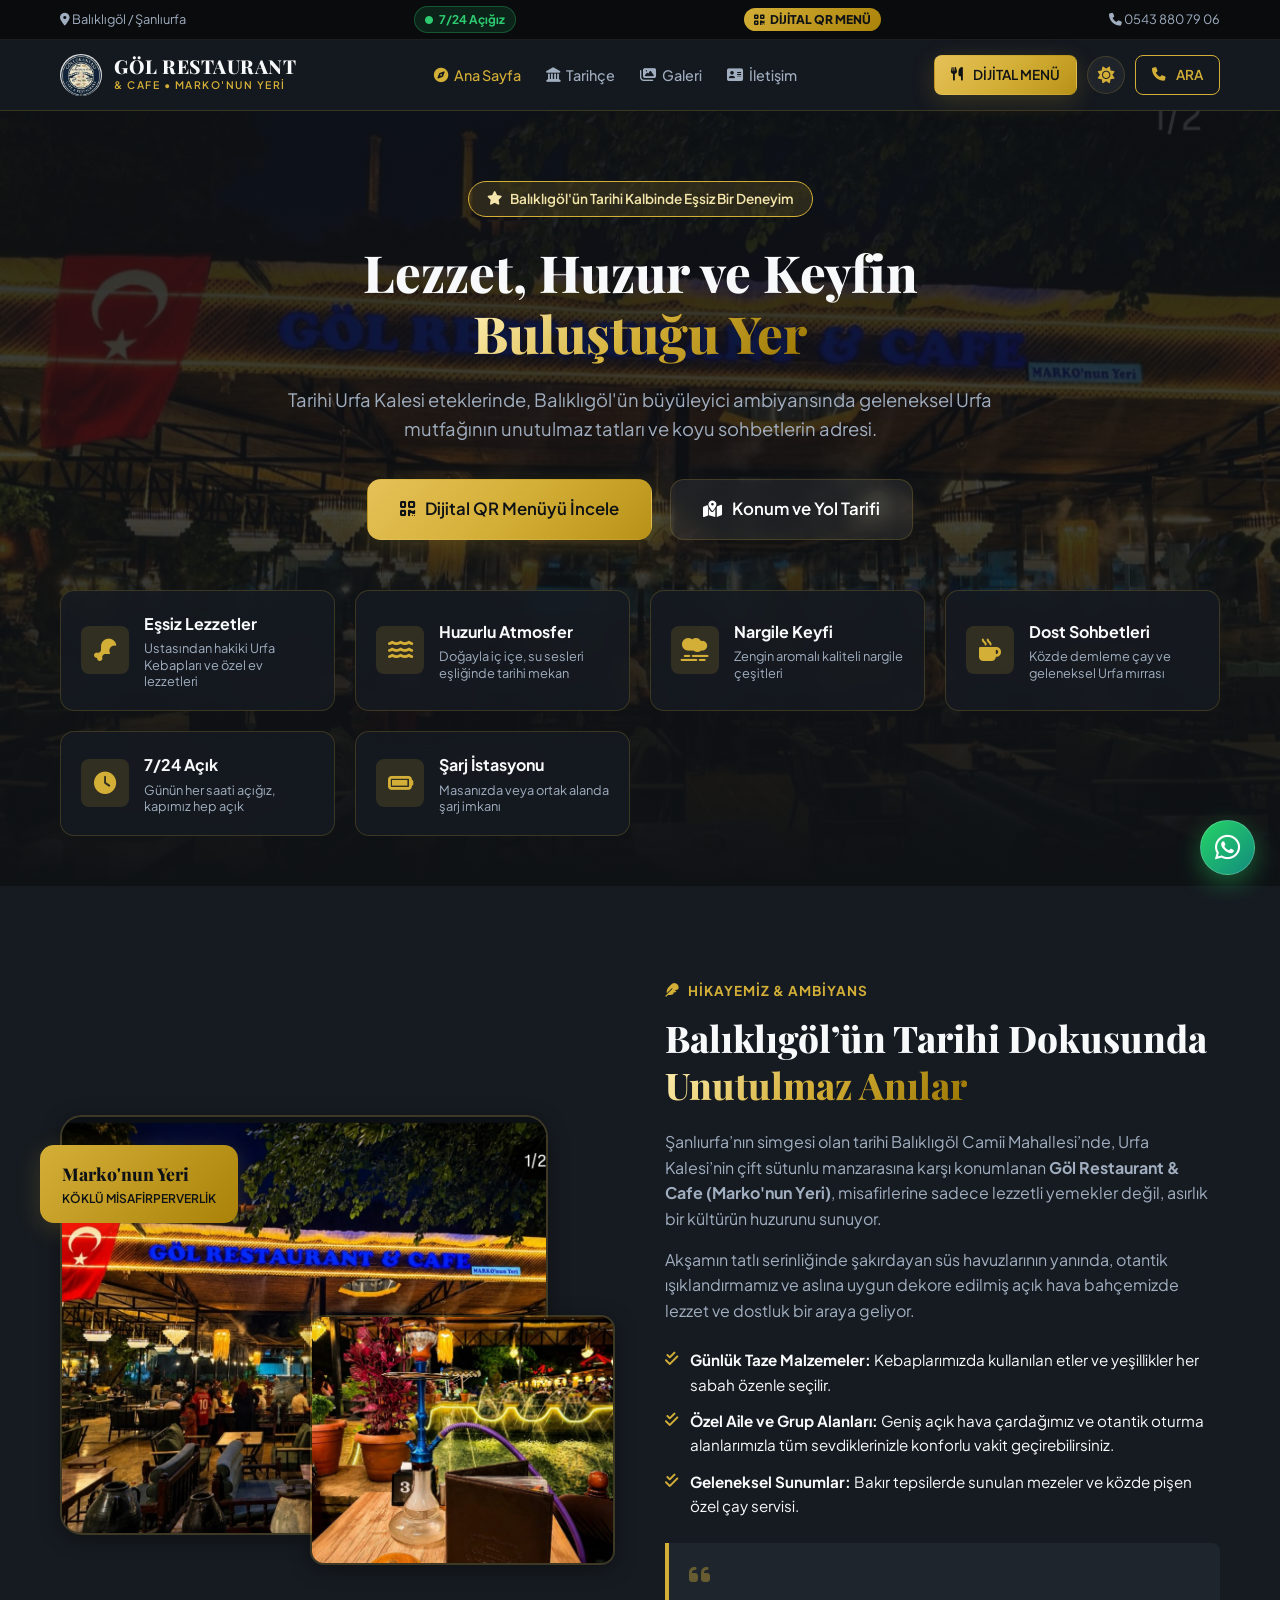
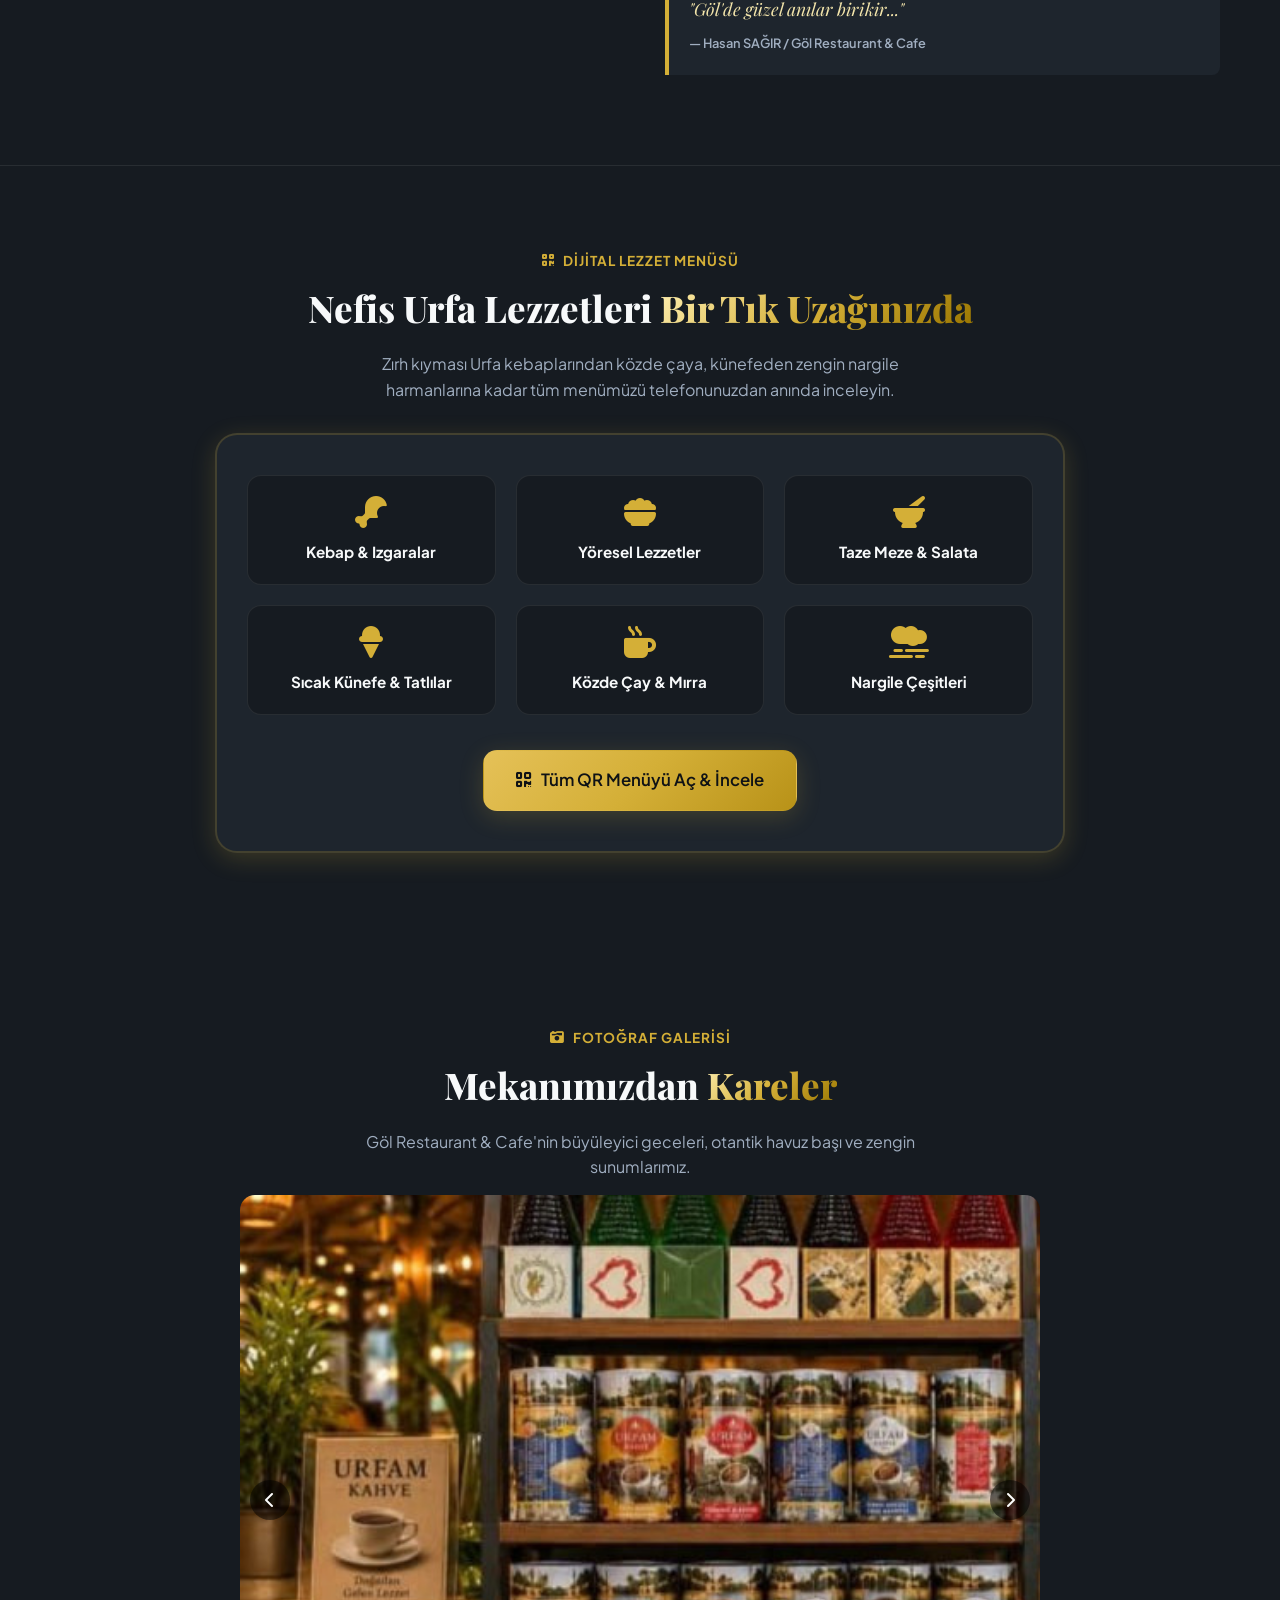
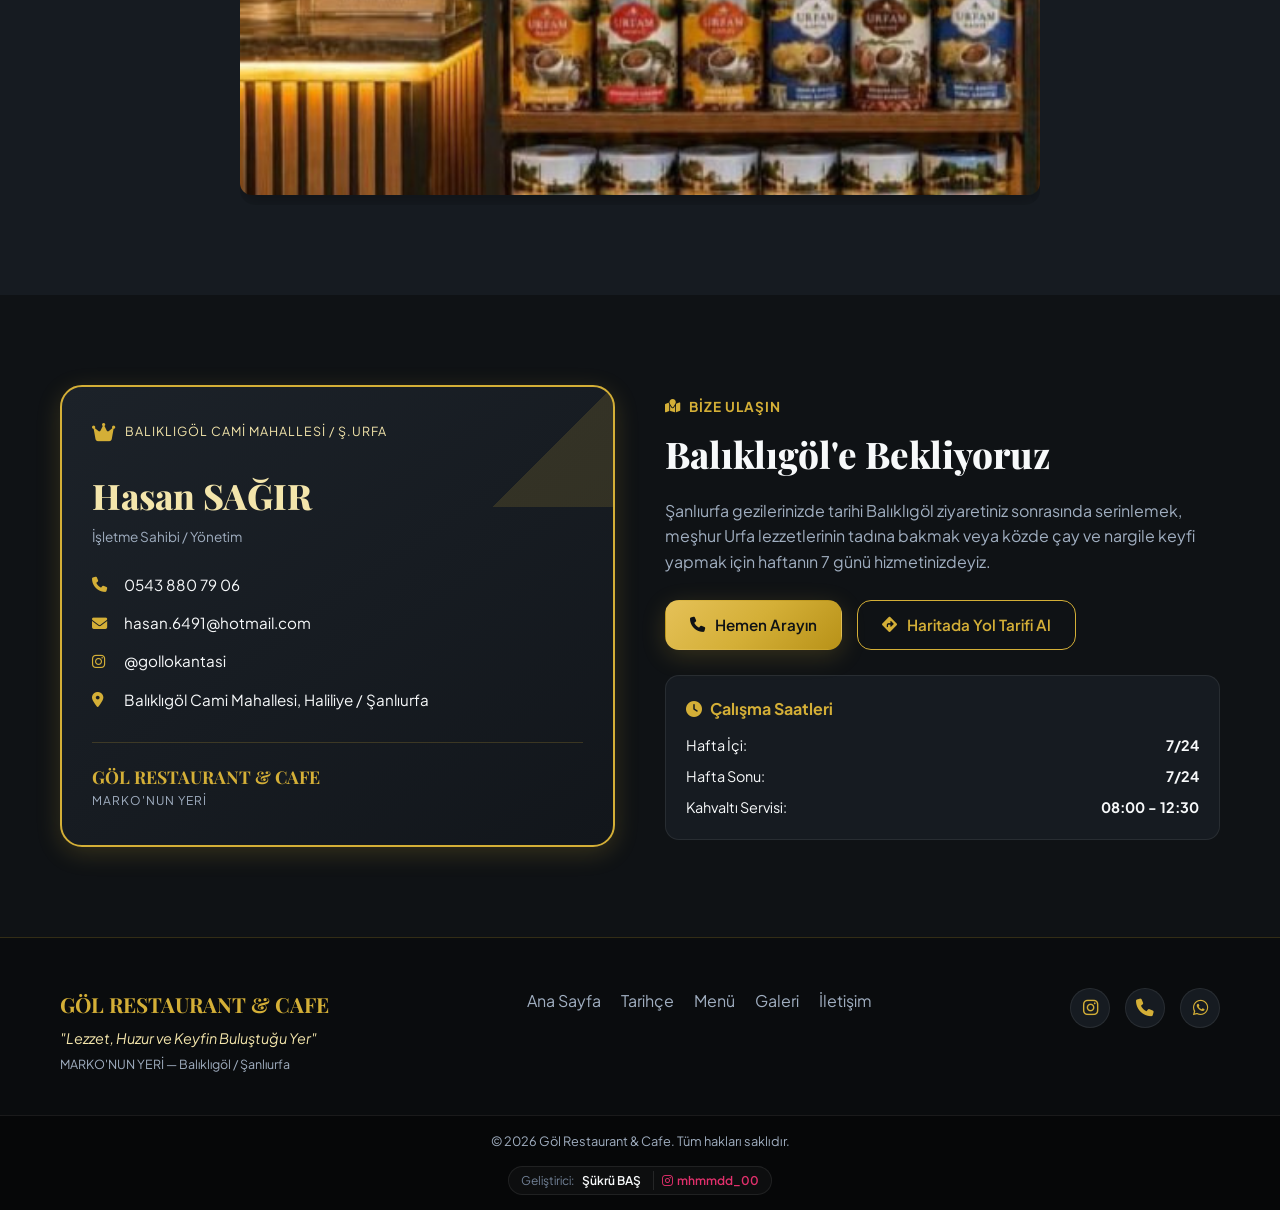
==== commit 998baf88: "style: WhatsApp floating butonu sadece ikon olacak şekilde küçültüldü" ====
--- a/index.html
+++ b/index.html
@@ -490,7 +490,6 @@
   <!-- FLOATING WHATSAPP BUTTON -->
   <a href="https://wa.me/905438807906" target="_blank" class="floating-whatsapp-btn" aria-label="WhatsApp İletişim">
     <i class="fa-brands fa-whatsapp"></i>
-    <span class="whatsapp-text">Hızlı İletişim</span>
   </a>
 
   <!-- SCROLL TO TOP BUTTON -->
--- a/styles.css
+++ b/styles.css
@@ -1346,20 +1346,22 @@
   z-index: 98;
   background: linear-gradient(135deg, #25D366 0%, #128C7E 100%);
   color: #FFFFFF;
-  padding: 12px 20px;
-  border-radius: 50px;
-  display: flex;
-  align-items: center;
-  gap: 10px;
+  width: 55px;
+  height: 55px;
+  padding: 0;
+  border-radius: 50%;
+  display: flex;
+  align-items: center;
+  gap: 0;
   font-weight: 700;
-  font-size: 0.9rem;
+  justify-content: center;
   box-shadow: 0 8px 25px rgba(37, 211, 102, 0.4);
   border: 1px solid rgba(255, 255, 255, 0.2);
   transition: all 0.3s ease;
 }
 
 .floating-whatsapp-btn i {
-  font-size: 1.4rem;
+  font-size: 1.8rem;
 }
 
 .floating-whatsapp-btn:hover {
@@ -1372,11 +1374,12 @@
   .floating-whatsapp-btn {
     bottom: 20px;
     right: 20px;
-    padding: 10px 16px;
-    font-size: 0.82rem;
+    width: 48px;
+    height: 48px;
+    padding: 0;
   }
   .floating-whatsapp-btn i {
-    font-size: 1.2rem;
+    font-size: 1.5rem;
   }
 }
 
@@ -2692,11 +2695,13 @@
   .floating-whatsapp-btn {
     bottom: 95px !important;
     right: 20px !important;
-    padding: 10px 16px !important;
-    font-size: 0.85rem !important;
+    width: 48px !important;
+    height: 48px !important;
+    padding: 0 !important;
+    justify-content: center !important;
   }
   .floating-whatsapp-btn i {
-    font-size: 1.2rem !important;
+    font-size: 1.5rem !important;
   }
   .scroll-top-btn {
     bottom: 155px !important;
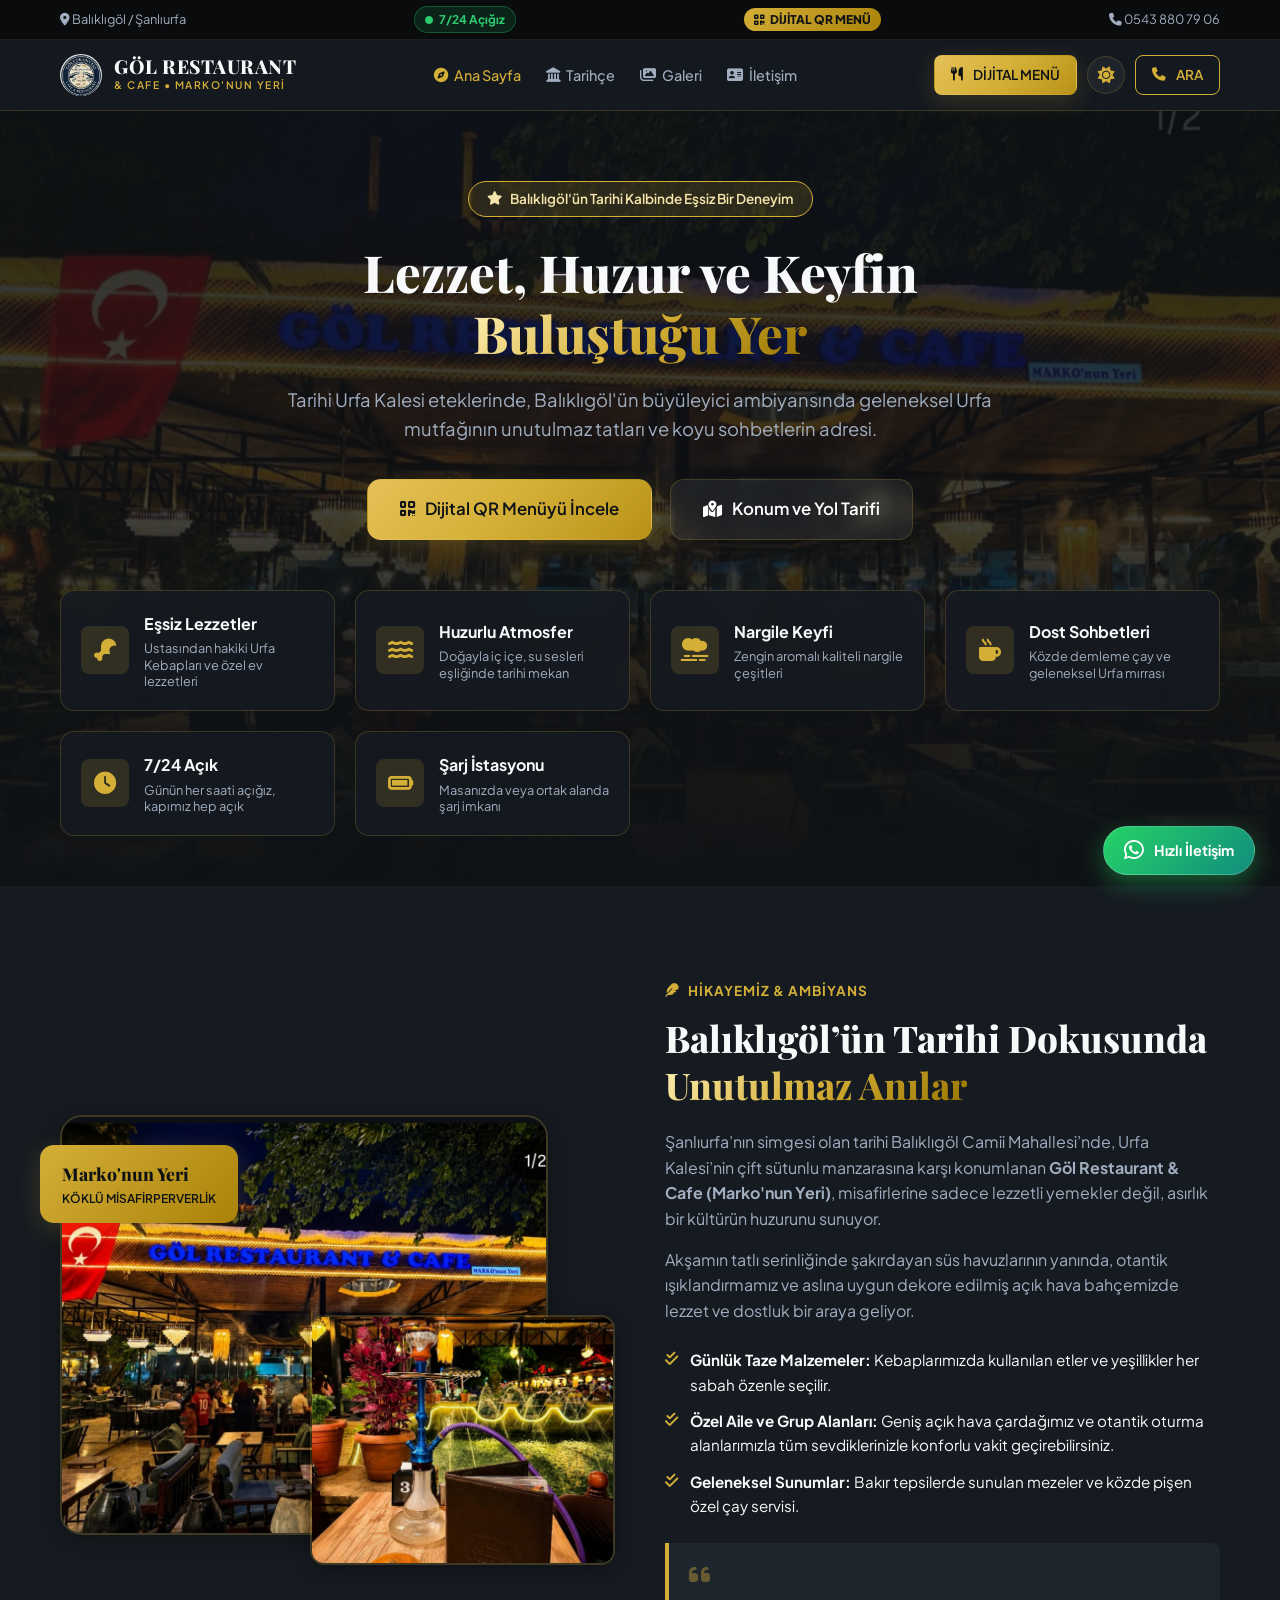
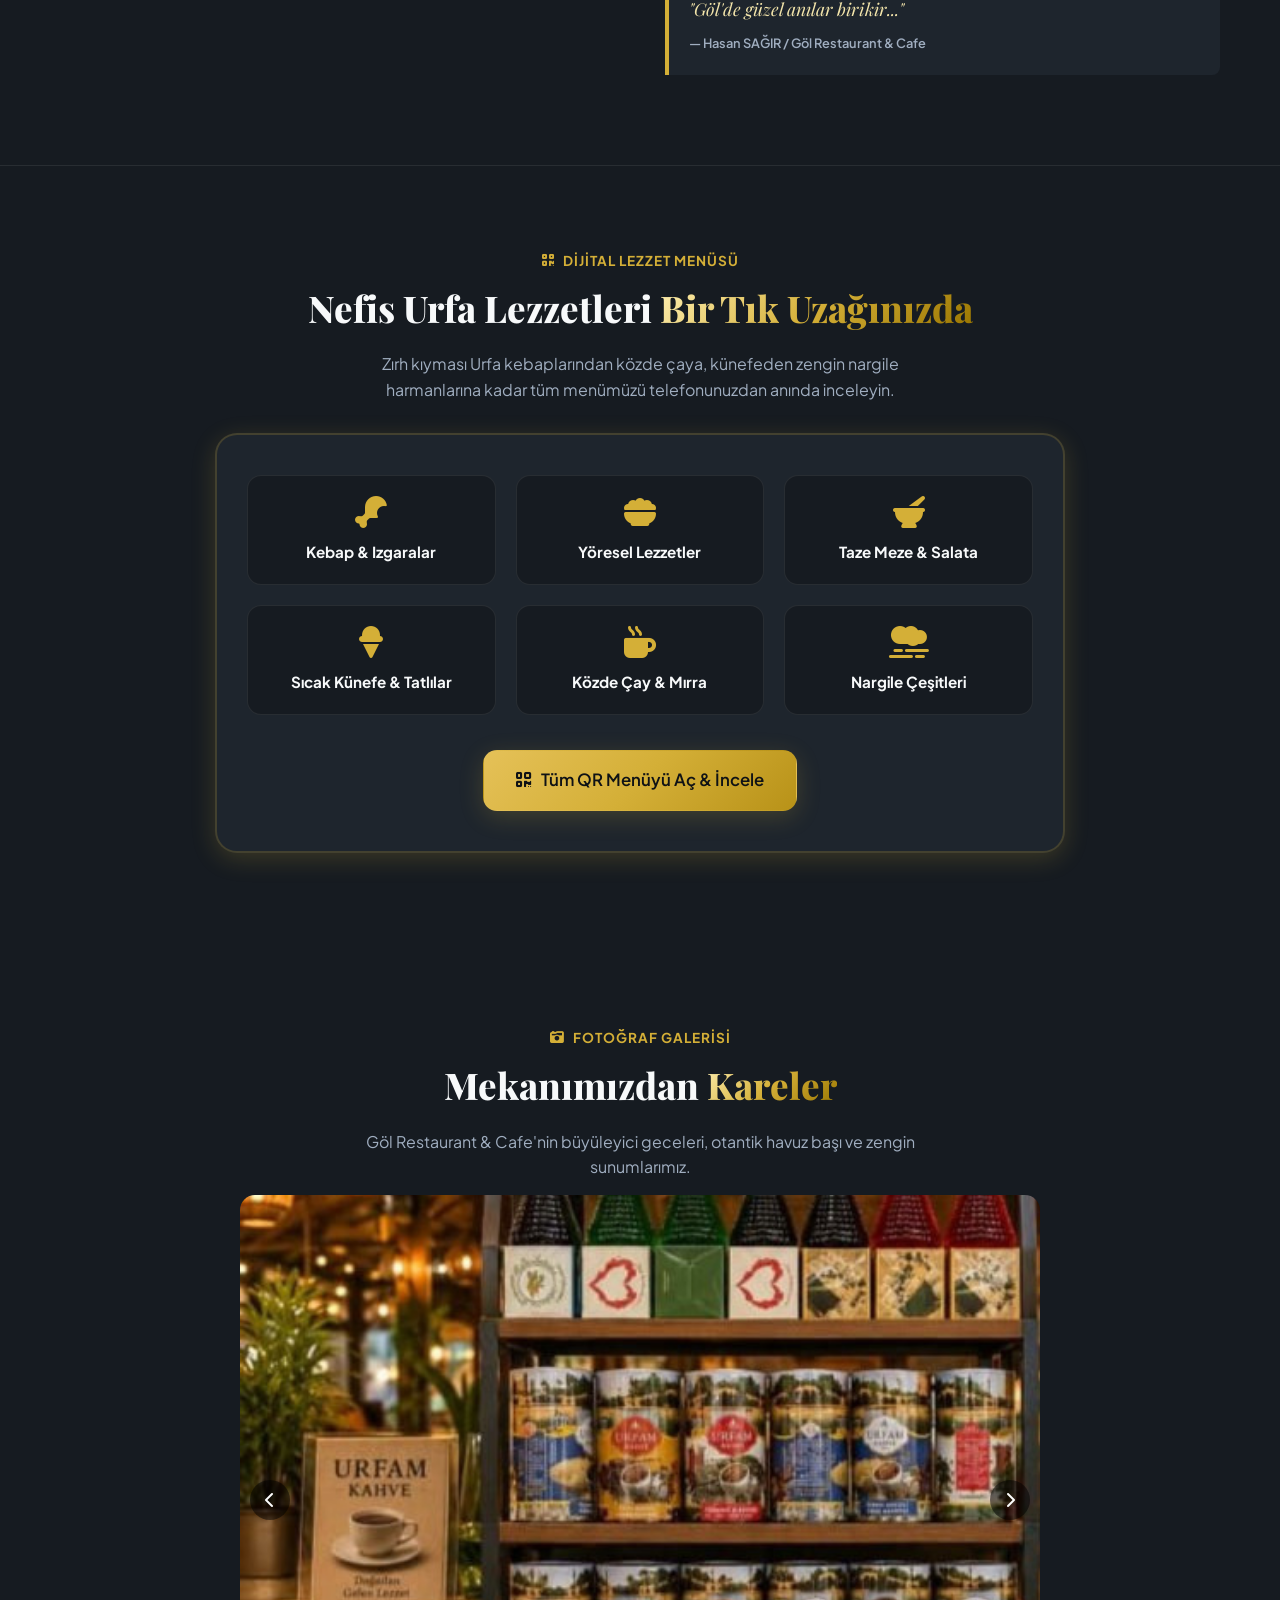
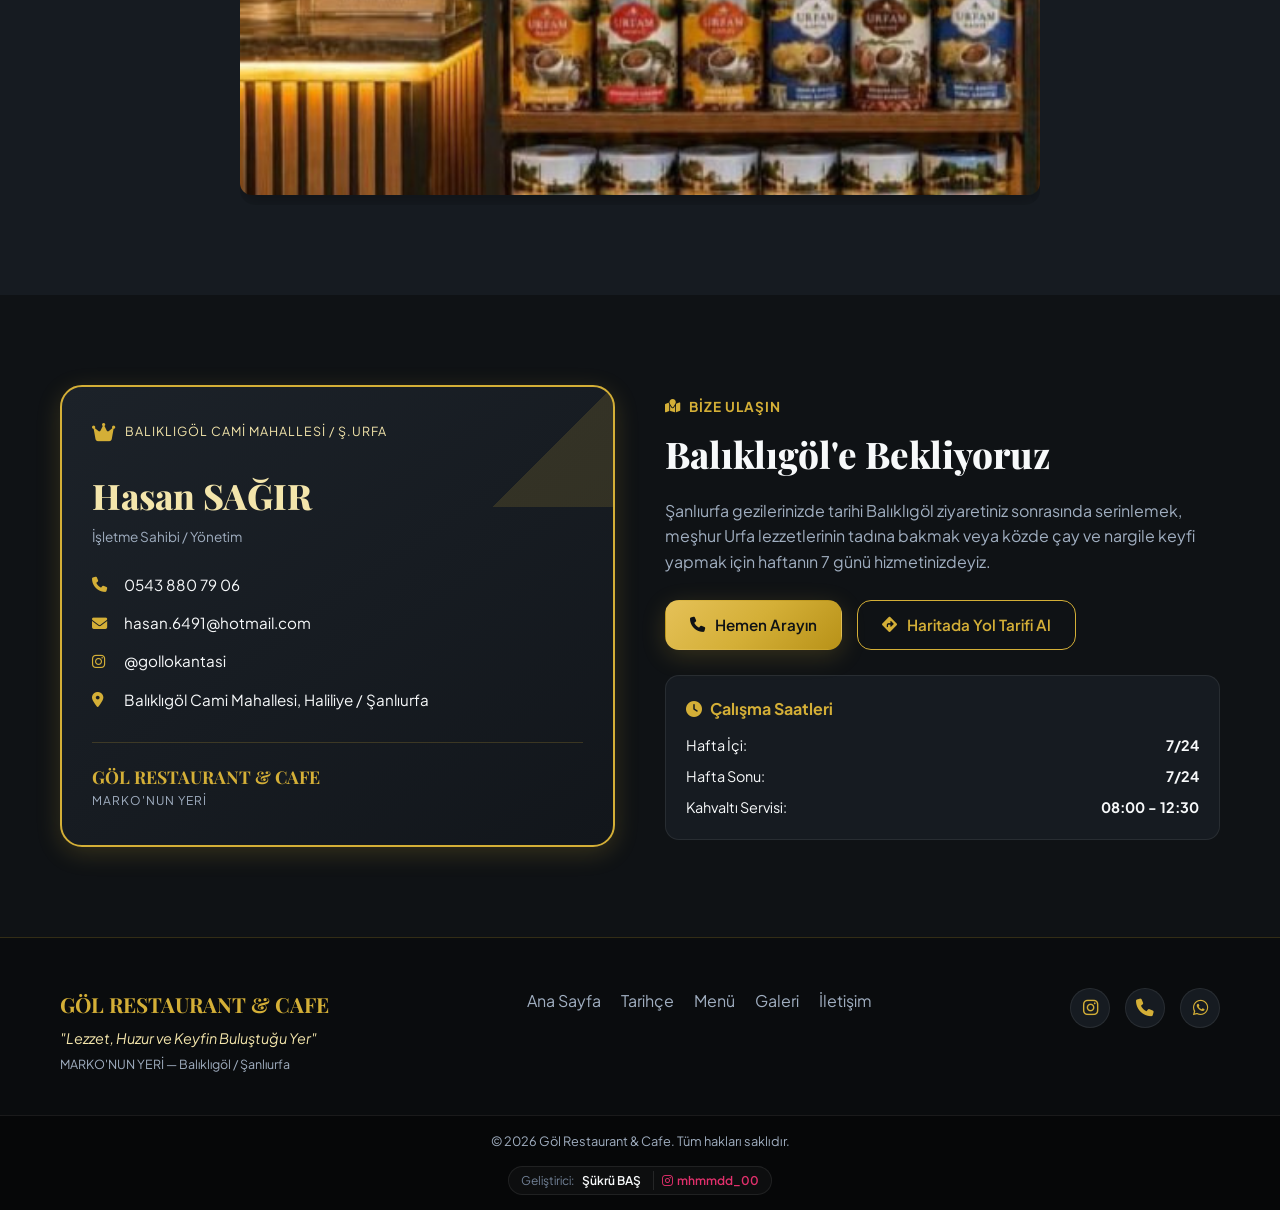
==== commit 026cbd75: "style: WhatsApp butonu tamamen orijinal tasarımına ve konumuna (yazılı haline) döndürüldü" ====
--- a/index.html
+++ b/index.html
@@ -490,6 +490,7 @@
   <!-- FLOATING WHATSAPP BUTTON -->
   <a href="https://wa.me/905438807906" target="_blank" class="floating-whatsapp-btn" aria-label="WhatsApp İletişim">
     <i class="fa-brands fa-whatsapp"></i>
+    <span class="whatsapp-text">Hızlı İletişim</span>
   </a>
 
   <!-- SCROLL TO TOP BUTTON -->
--- a/styles.css
+++ b/styles.css
@@ -1346,22 +1346,20 @@
   z-index: 98;
   background: linear-gradient(135deg, #25D366 0%, #128C7E 100%);
   color: #FFFFFF;
-  width: 55px;
-  height: 55px;
-  padding: 0;
-  border-radius: 50%;
-  display: flex;
-  align-items: center;
-  gap: 0;
+  padding: 12px 20px;
+  border-radius: 50px;
+  display: flex;
+  align-items: center;
+  gap: 10px;
   font-weight: 700;
-  justify-content: center;
+  font-size: 0.9rem;
   box-shadow: 0 8px 25px rgba(37, 211, 102, 0.4);
   border: 1px solid rgba(255, 255, 255, 0.2);
   transition: all 0.3s ease;
 }
 
 .floating-whatsapp-btn i {
-  font-size: 1.8rem;
+  font-size: 1.4rem;
 }
 
 .floating-whatsapp-btn:hover {
@@ -1374,12 +1372,11 @@
   .floating-whatsapp-btn {
     bottom: 20px;
     right: 20px;
-    width: 48px;
-    height: 48px;
-    padding: 0;
+    padding: 10px 16px;
+    font-size: 0.82rem;
   }
   .floating-whatsapp-btn i {
-    font-size: 1.5rem;
+    font-size: 1.2rem;
   }
 }
 
@@ -2695,13 +2692,11 @@
   .floating-whatsapp-btn {
     bottom: 95px !important;
     right: 20px !important;
-    width: 48px !important;
-    height: 48px !important;
-    padding: 0 !important;
-    justify-content: center !important;
+    padding: 10px 16px !important;
+    font-size: 0.85rem !important;
   }
   .floating-whatsapp-btn i {
-    font-size: 1.5rem !important;
+    font-size: 1.2rem !important;
   }
   .scroll-top-btn {
     bottom: 155px !important;
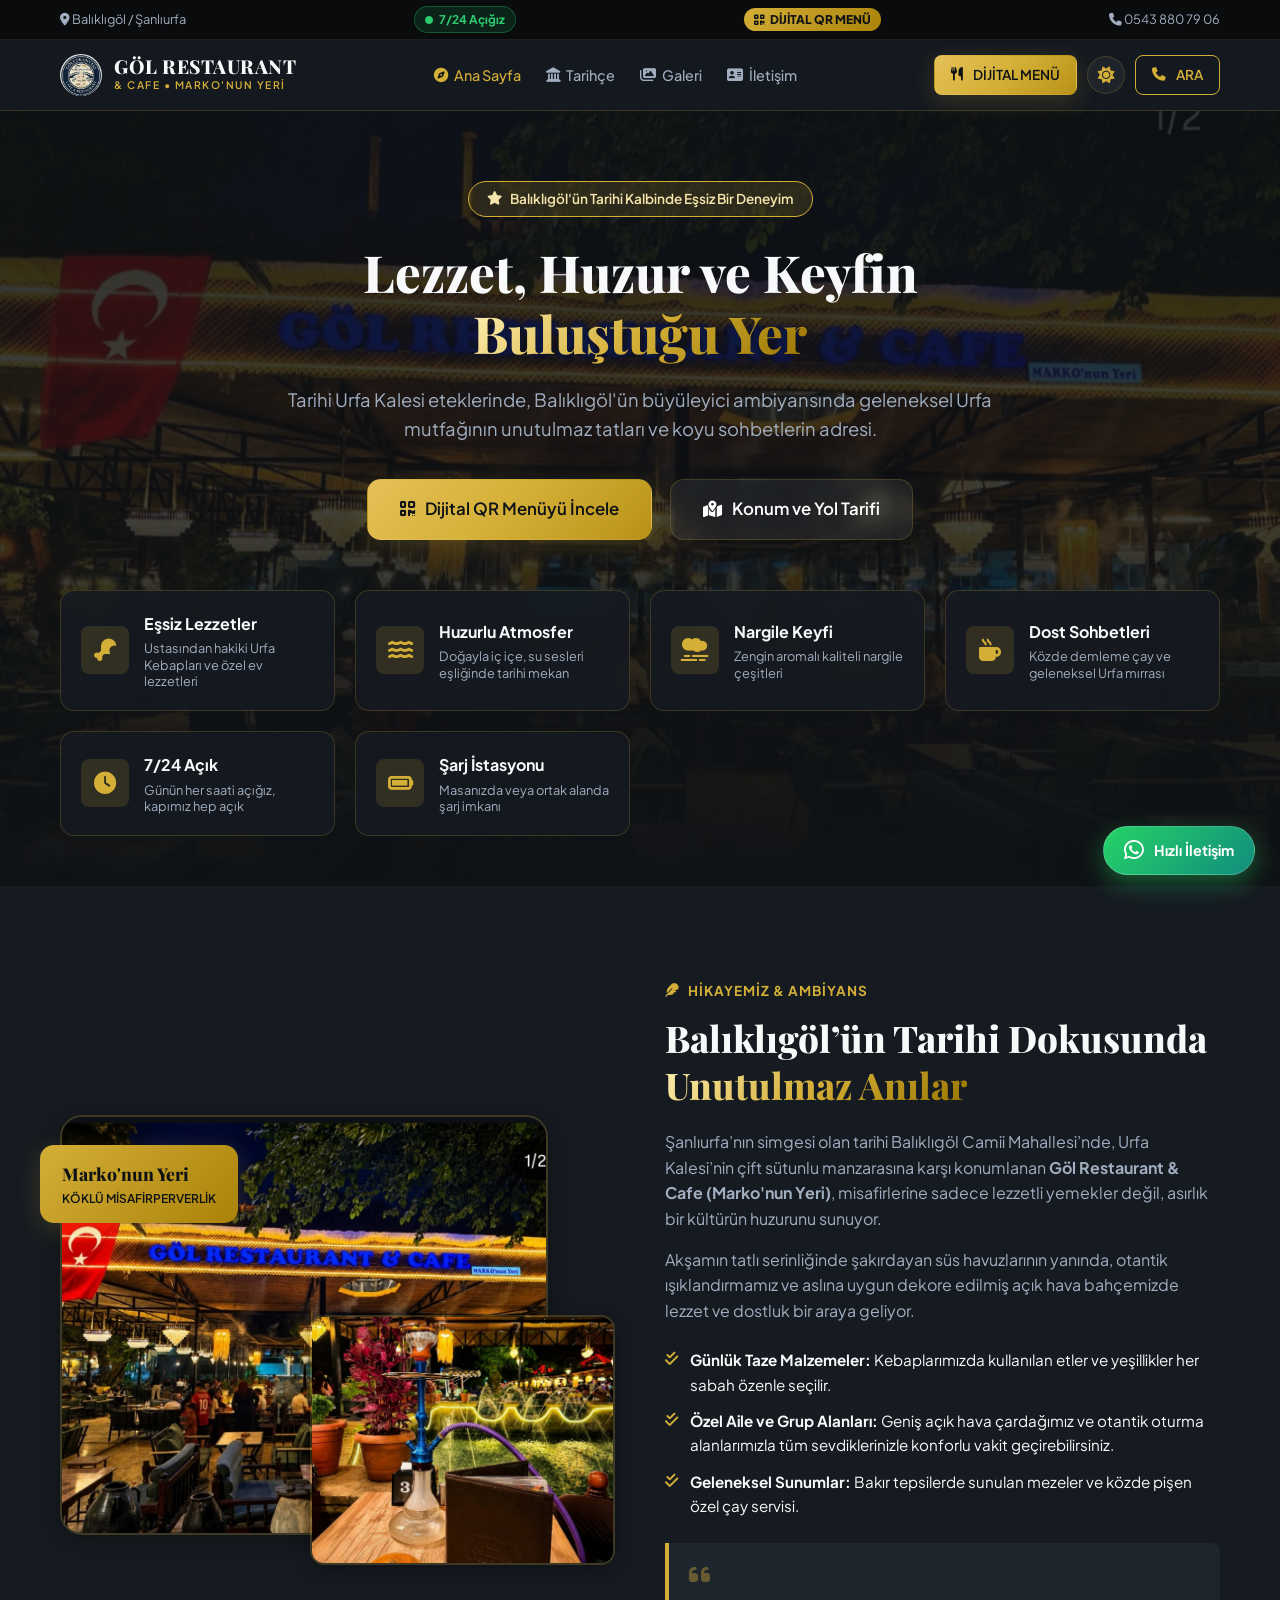
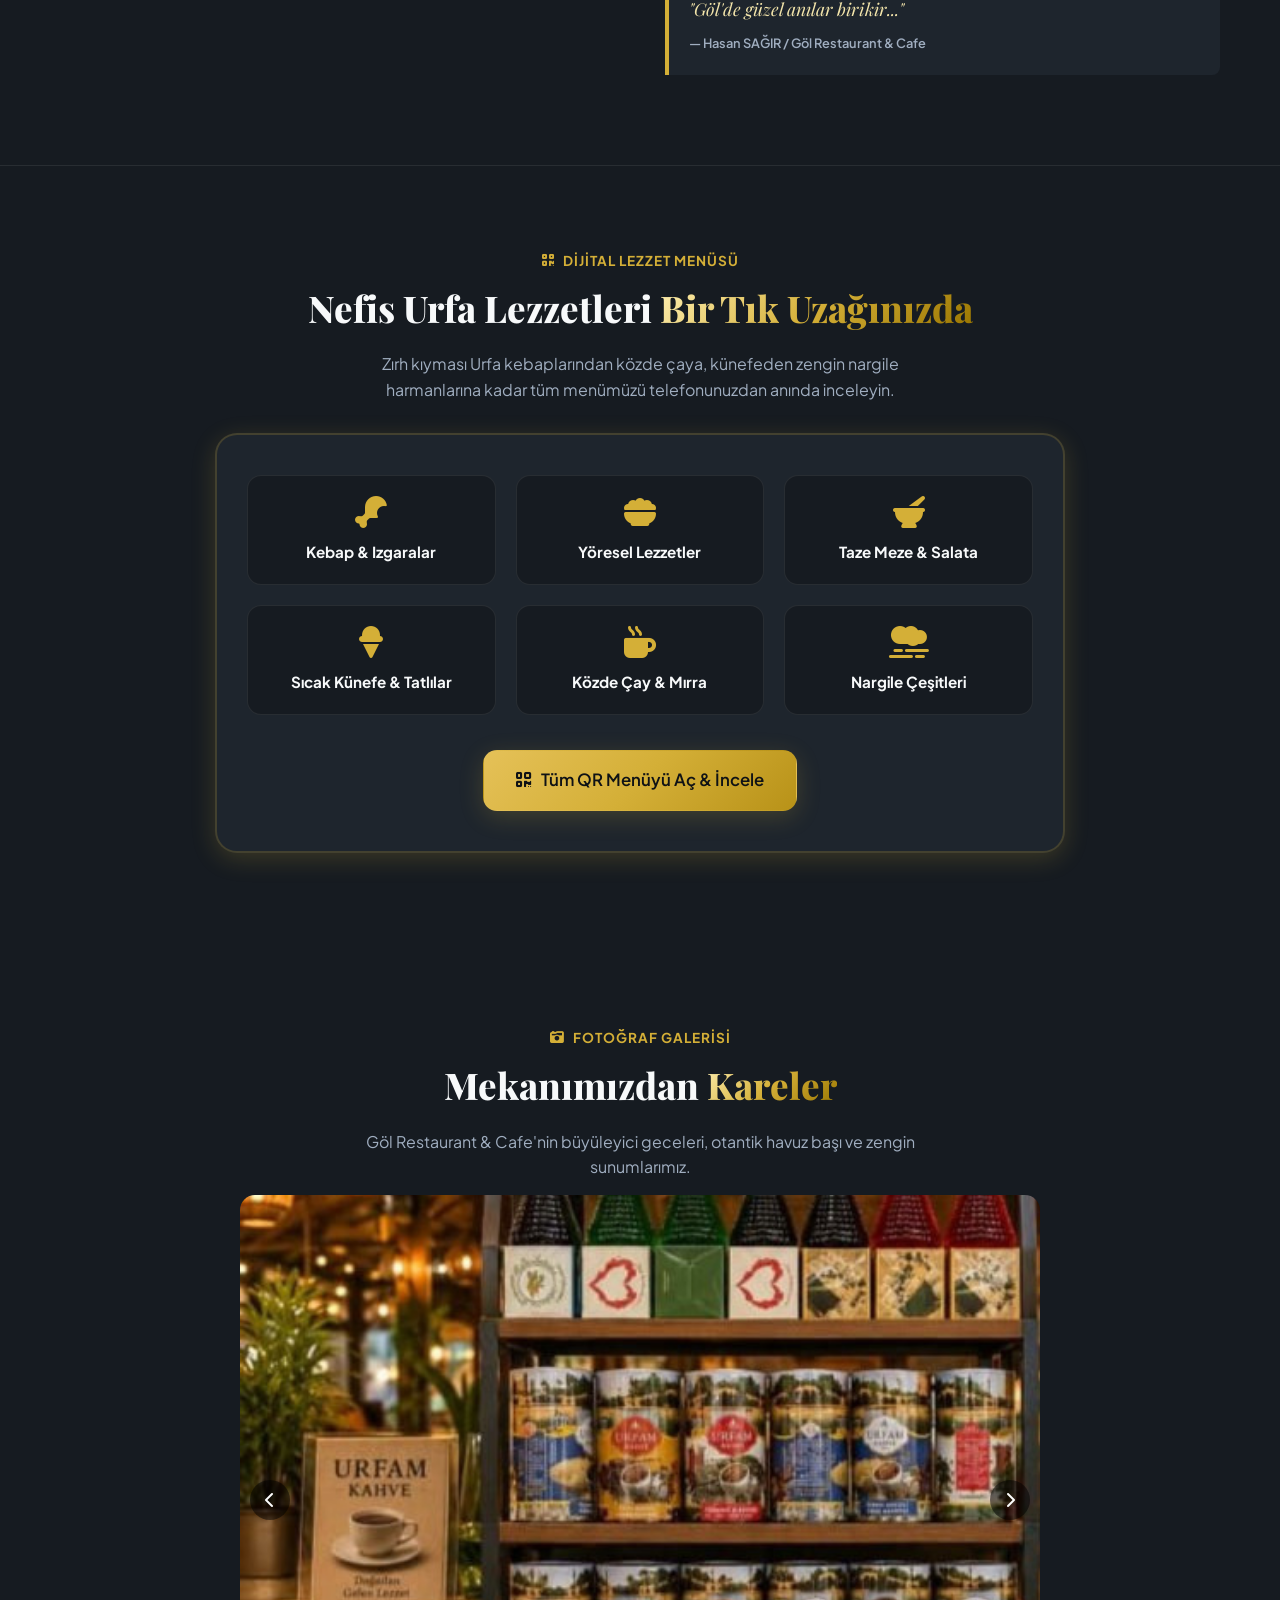
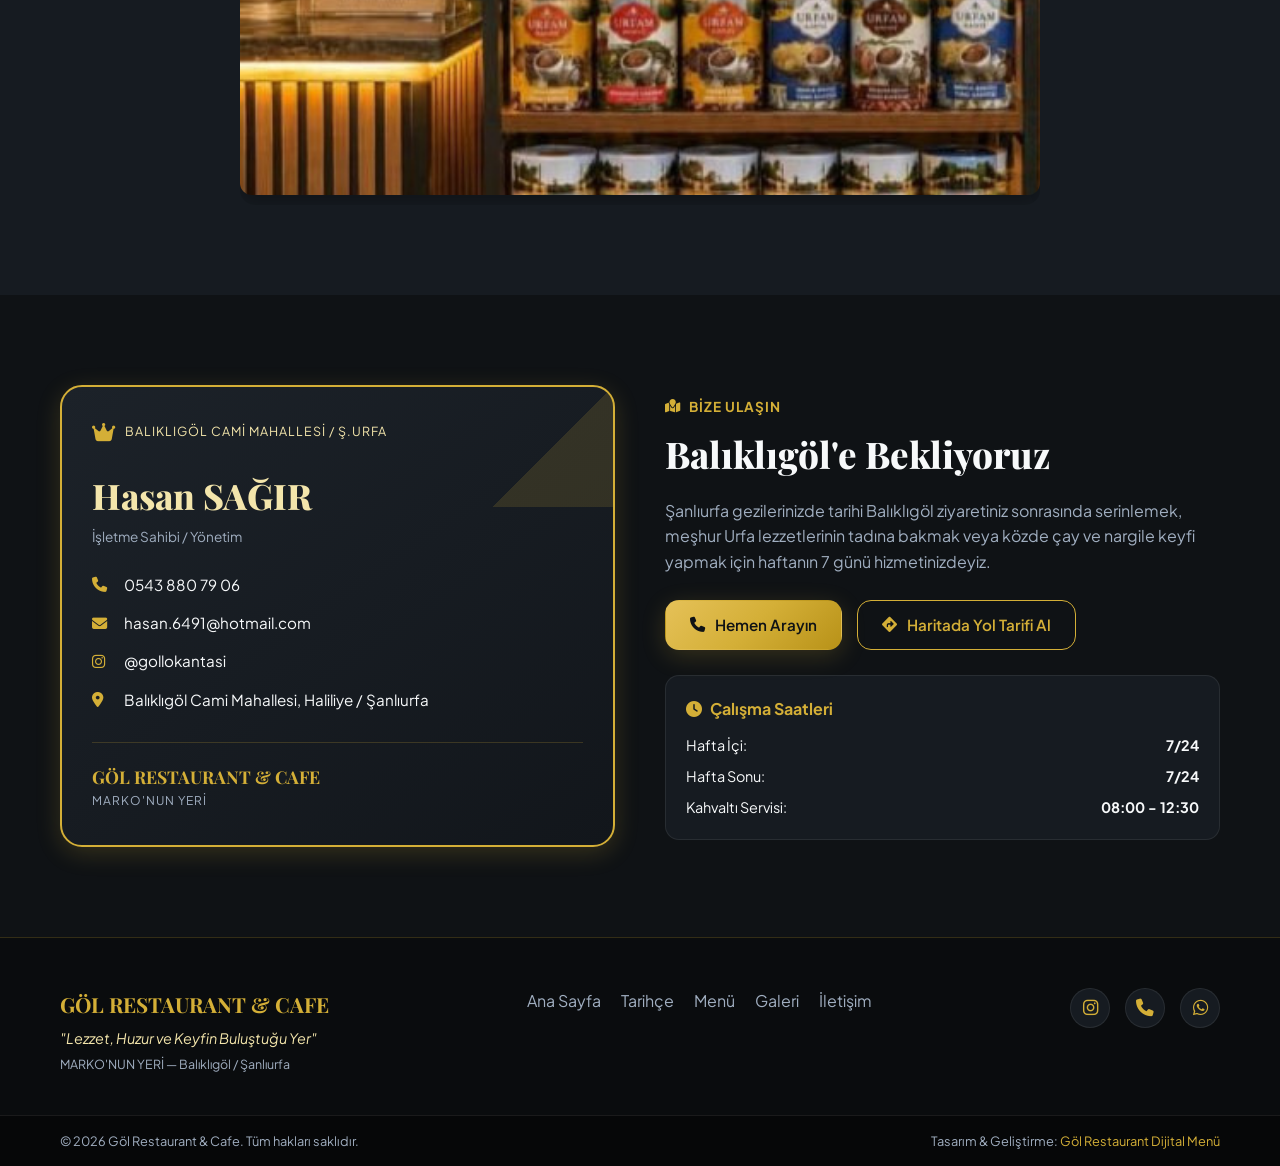
==== commit 2067bc46: "revert: Footer ve WhatsApp butonu üzerindeki tüm denemeler iptal edilip orijinal haline dönüldü" ====
--- a/index.html
+++ b/index.html
@@ -464,14 +464,9 @@
       </div>
     </div>
     <div class="footer-bottom">
-      <div class="container text-center">
+      <div class="container flex-between">
         <p>&copy; 2026 Göl Restaurant & Cafe. Tüm hakları saklıdır.</p>
-        <div style="margin-top: 15px;">
-          <div class="dev-signature" style="display: inline-flex; align-items: center; justify-content: center; gap: 8px; background: rgba(255, 255, 255, 0.03); border: 1px solid rgba(255, 255, 255, 0.08); padding: 4px 12px; border-radius: 50px; font-size: 0.75rem; color: var(--text-muted); transition: all 0.2s ease;">
-            <span>Geliştirici:</span> <strong style="color: var(--text-primary); font-weight: 600;">Şükrü BAŞ</strong>
-            <a href="https://instagram.com/mhmmdd_00" target="_blank" style="display: flex; align-items: center; gap: 4px; color: #E1306C; text-decoration: none; font-weight: 600; margin-left: 4px; padding-left: 8px; border-left: 1px solid rgba(255, 255, 255, 0.1);"><i class="fa-brands fa-instagram"></i> mhmmdd_00</a>
-          </div>
-        </div>
+        <p class="dev-credits">Tasarım & Geliştirme: <span class="gold-text">Göl Restaurant Dijital Menü</span></p>
       </div>
     </div>
   </footer>
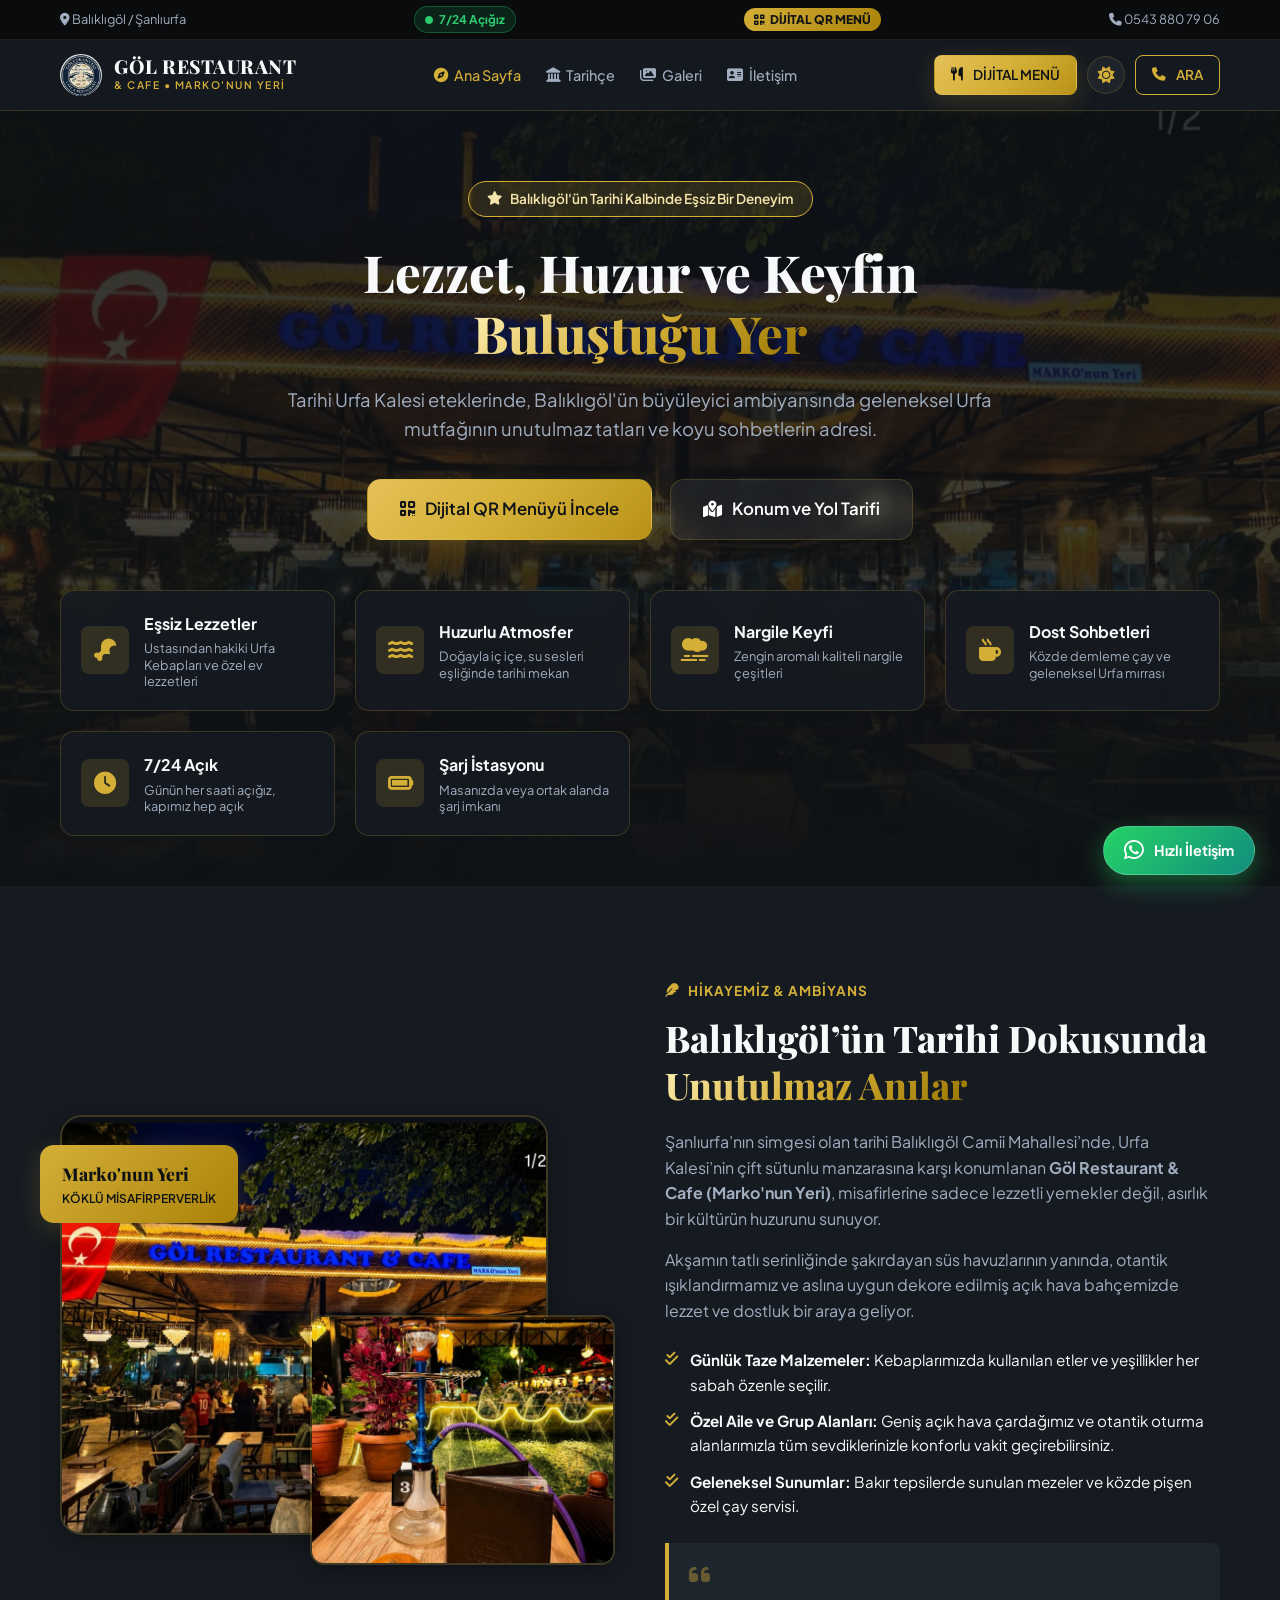
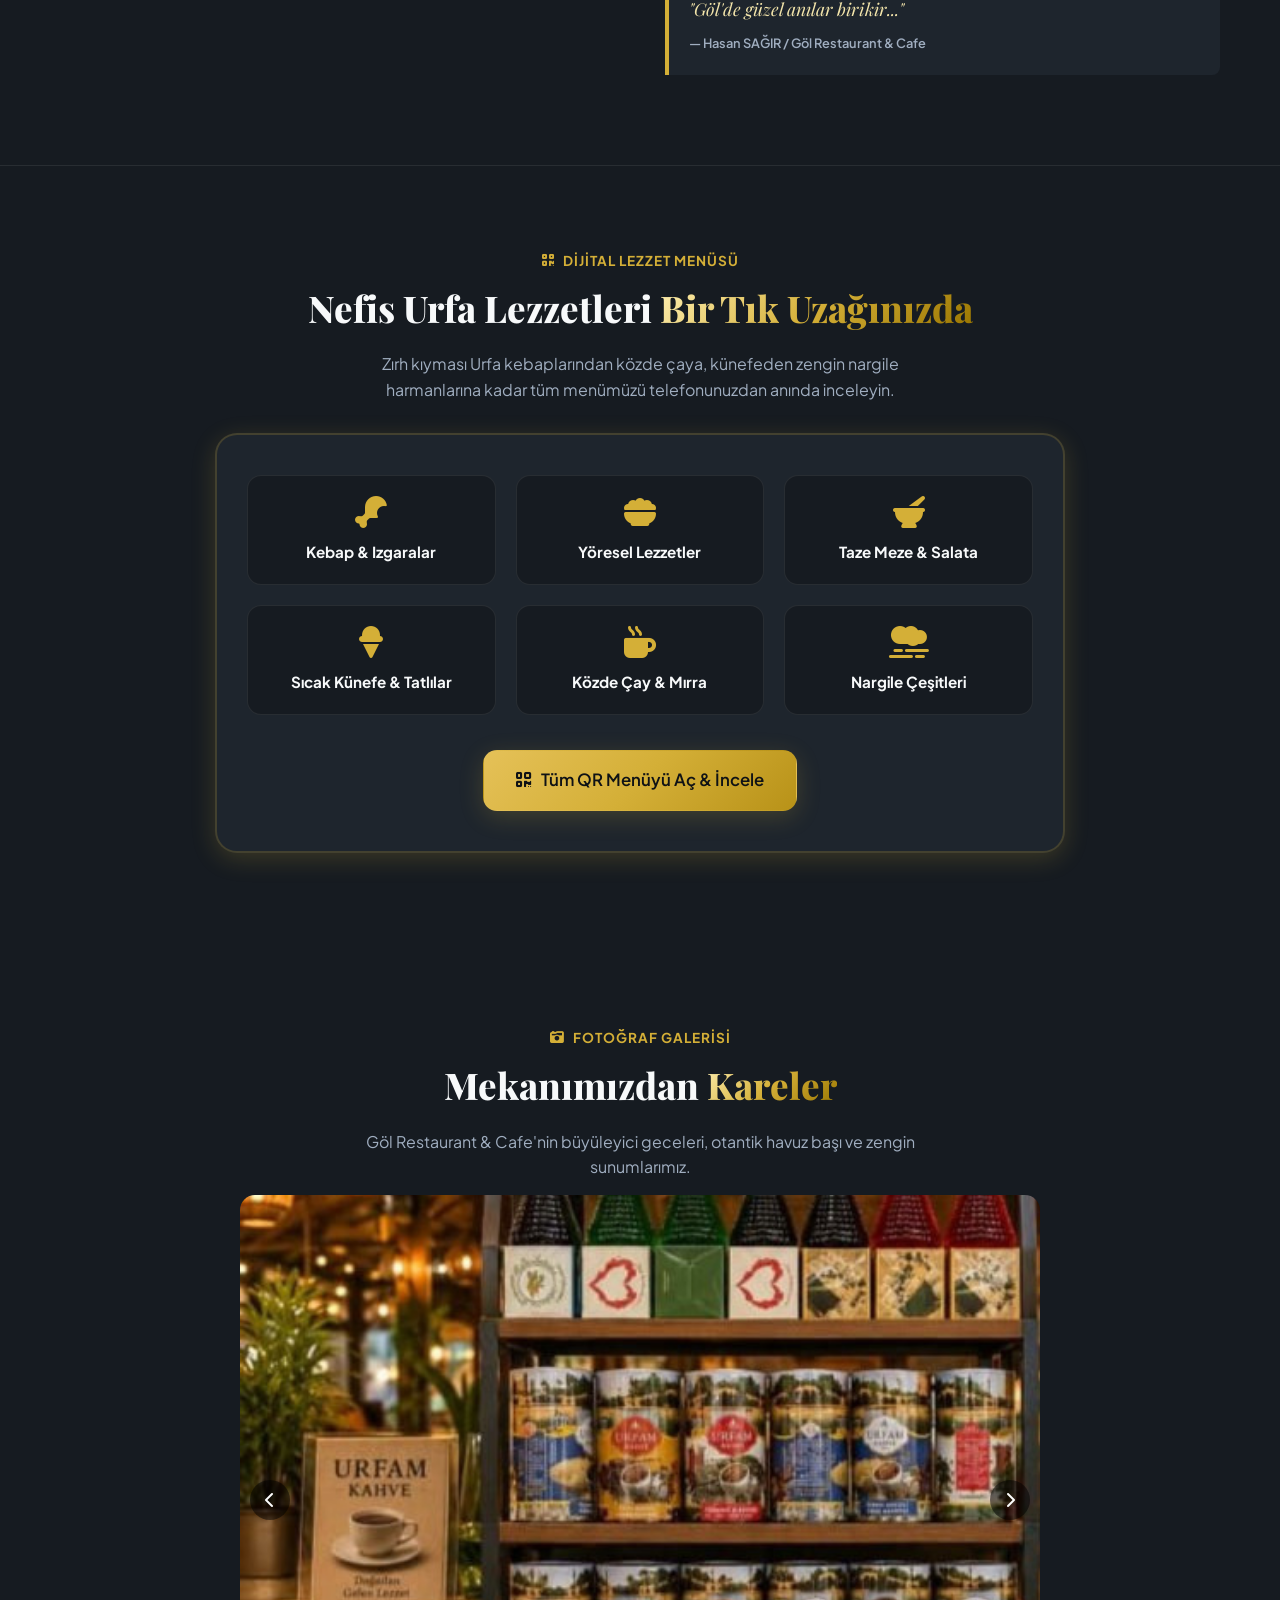
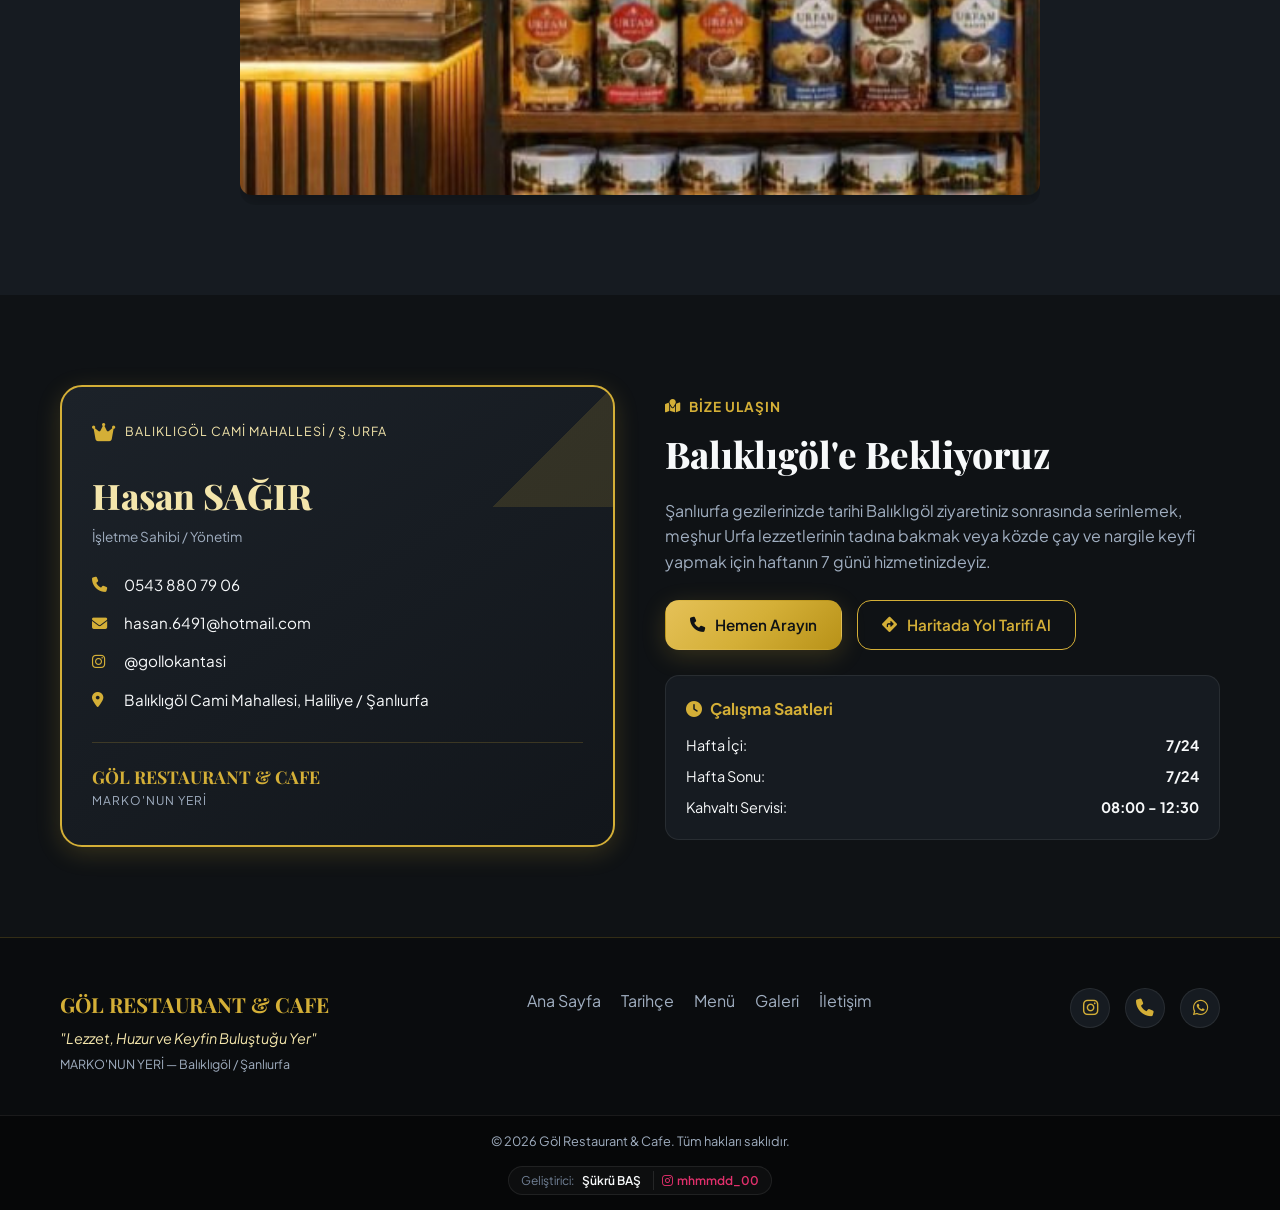
==== commit 73b1c9ee: "feat: Geliştirici (Şükrü BAŞ) footer rozeti orijinal tasarıma uygun şekilde geri eklendi" ====
--- a/index.html
+++ b/index.html
@@ -56,7 +56,7 @@
   <link rel="icon" type="image/png" href="asset/görseller/logo.png">
   
   <!-- Main CSS -->
-  <link rel="stylesheet" href="styles.css?v=6">
+  <link rel="stylesheet" href="styles.css?v=7">
 </head>
 <body>
 
@@ -464,9 +464,14 @@
       </div>
     </div>
     <div class="footer-bottom">
-      <div class="container flex-between">
+      <div class="container text-center">
         <p>&copy; 2026 Göl Restaurant & Cafe. Tüm hakları saklıdır.</p>
-        <p class="dev-credits">Tasarım & Geliştirme: <span class="gold-text">Göl Restaurant Dijital Menü</span></p>
+        <div style="margin-top: 15px;">
+          <div class="dev-signature" style="display: inline-flex; align-items: center; justify-content: center; gap: 8px; background: rgba(255, 255, 255, 0.03); border: 1px solid rgba(255, 255, 255, 0.08); padding: 4px 12px; border-radius: 50px; font-size: 0.75rem; color: var(--text-muted); transition: all 0.2s ease;">
+            <span>Geliştirici:</span> <strong style="color: var(--text-primary); font-weight: 600;">Şükrü BAŞ</strong>
+            <a href="https://instagram.com/mhmmdd_00" target="_blank" style="display: flex; align-items: center; gap: 4px; color: #E1306C; text-decoration: none; font-weight: 600; margin-left: 4px; padding-left: 8px; border-left: 1px solid rgba(255, 255, 255, 0.1);"><i class="fa-brands fa-instagram"></i> mhmmdd_00</a>
+          </div>
+        </div>
       </div>
     </div>
   </footer>
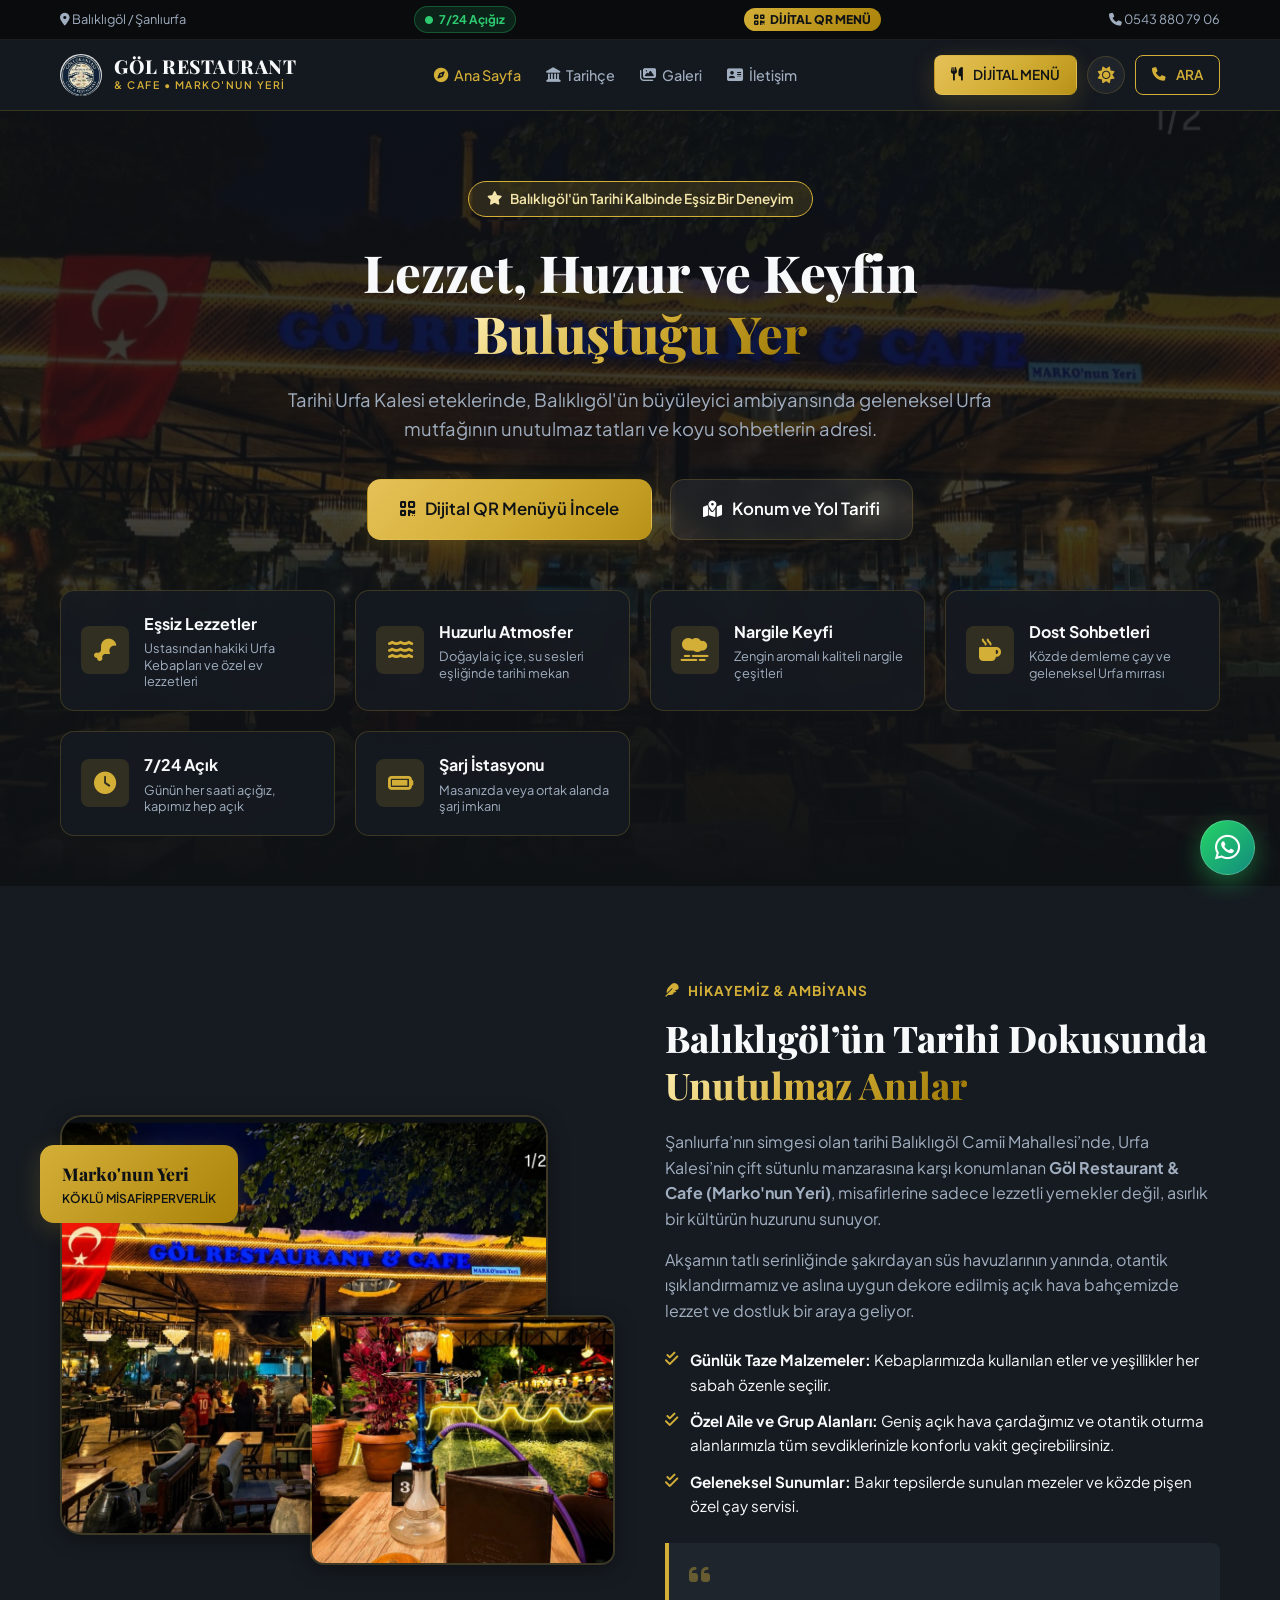
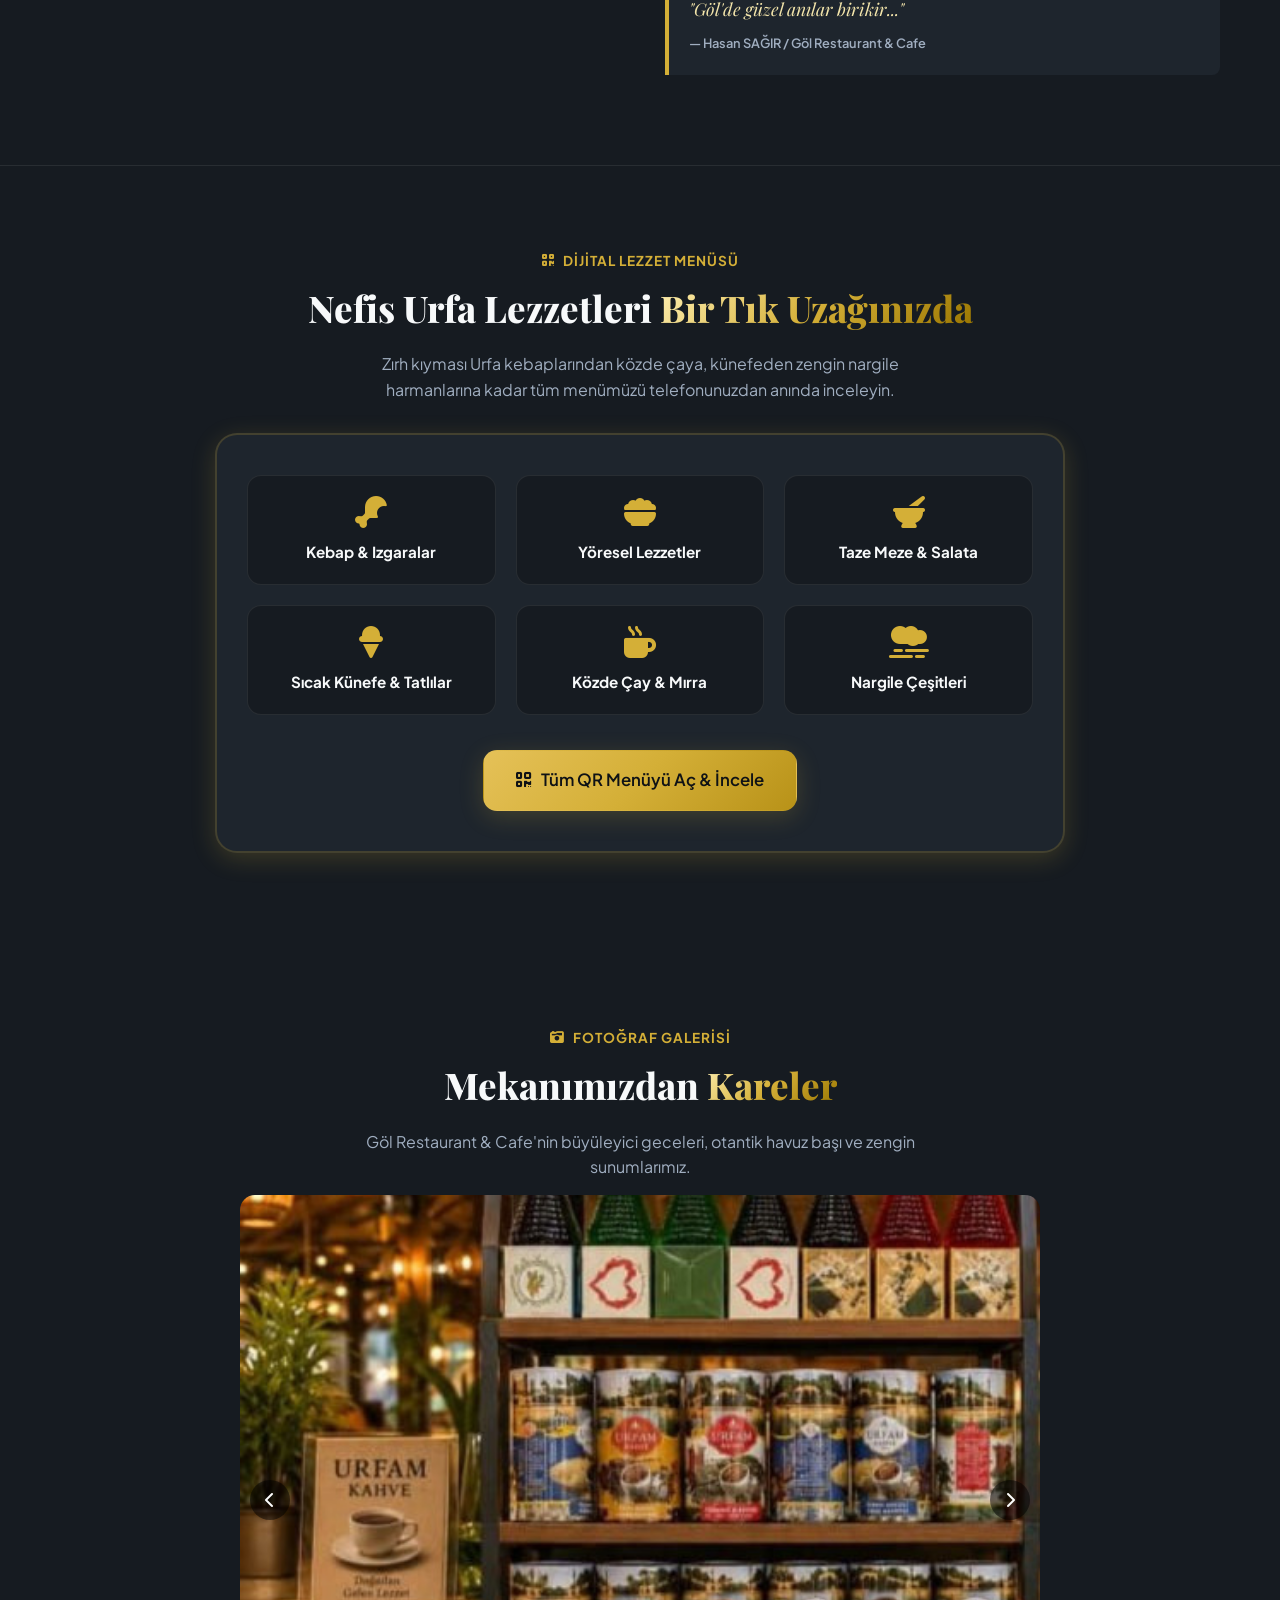
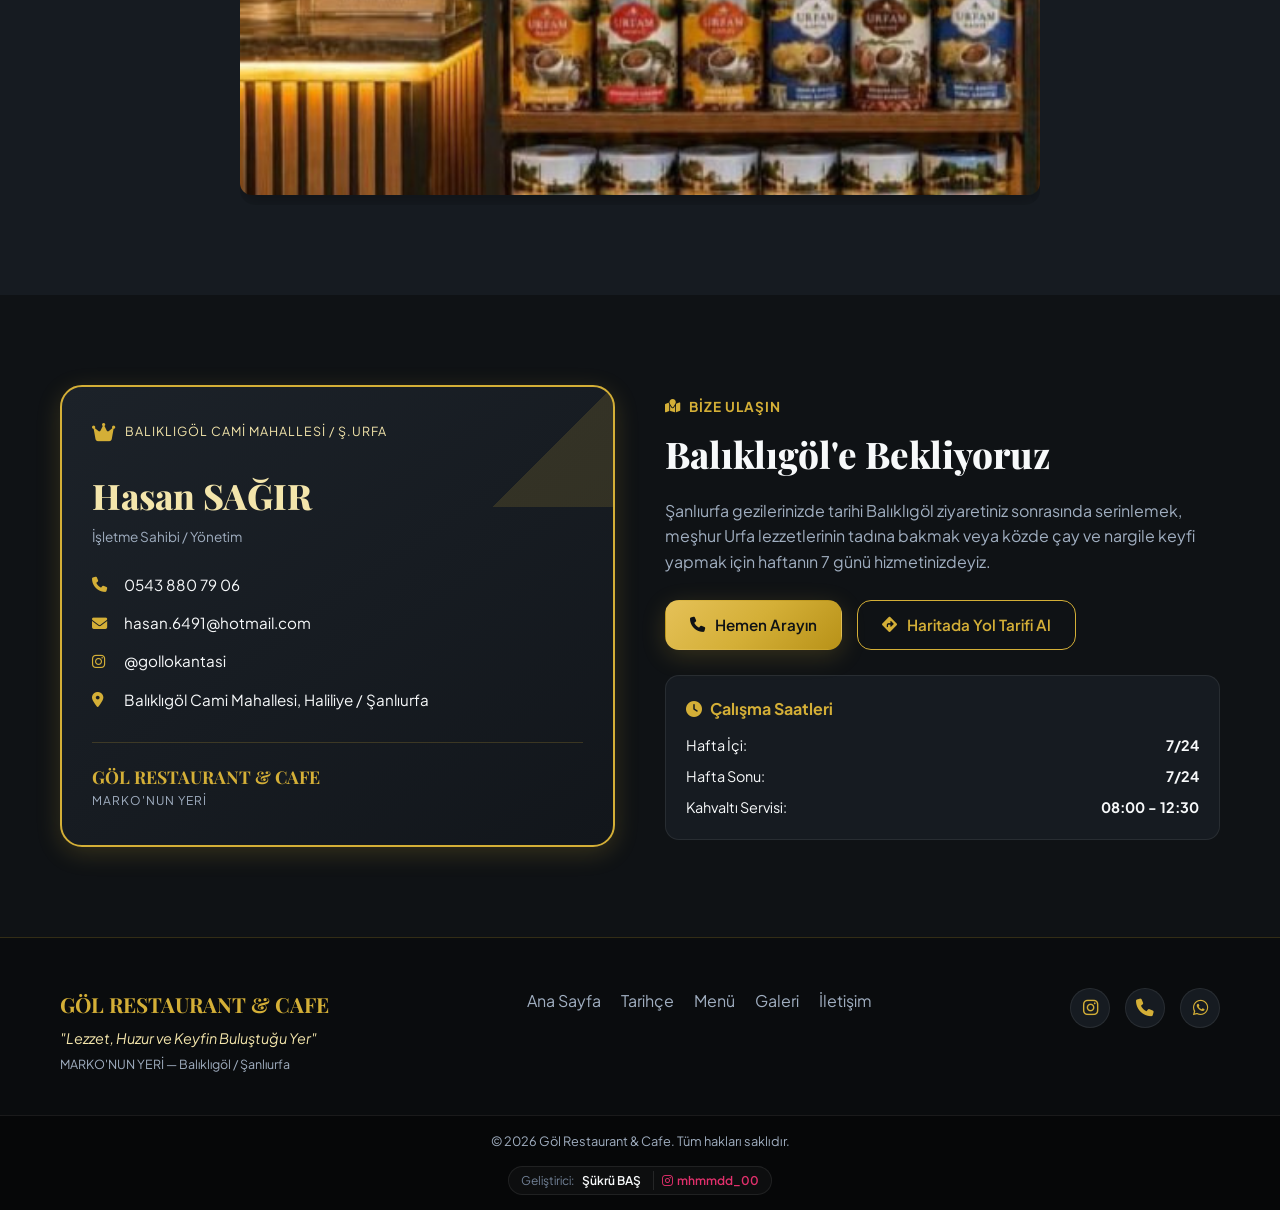
==== commit 1ee9dd8f: "style: WhatsApp butonu küçük ikon yapıldı ve tıklama animasyonu eklendi" ====
--- a/index.html
+++ b/index.html
@@ -56,7 +56,7 @@
   <link rel="icon" type="image/png" href="asset/görseller/logo.png">
   
   <!-- Main CSS -->
-  <link rel="stylesheet" href="styles.css?v=7">
+  <link rel="stylesheet" href="styles.css?v=8">
 </head>
 <body>
 
@@ -490,7 +490,6 @@
   <!-- FLOATING WHATSAPP BUTTON -->
   <a href="https://wa.me/905438807906" target="_blank" class="floating-whatsapp-btn" aria-label="WhatsApp İletişim">
     <i class="fa-brands fa-whatsapp"></i>
-    <span class="whatsapp-text">Hızlı İletişim</span>
   </a>
 
   <!-- SCROLL TO TOP BUTTON -->
--- a/styles.css
+++ b/styles.css
@@ -1346,37 +1346,42 @@
   z-index: 98;
   background: linear-gradient(135deg, #25D366 0%, #128C7E 100%);
   color: #FFFFFF;
-  padding: 12px 20px;
-  border-radius: 50px;
-  display: flex;
-  align-items: center;
-  gap: 10px;
-  font-weight: 700;
-  font-size: 0.9rem;
+  width: 55px;
+  height: 55px;
+  padding: 0;
+  border-radius: 50%;
+  display: flex;
+  align-items: center;
+  justify-content: center;
   box-shadow: 0 8px 25px rgba(37, 211, 102, 0.4);
   border: 1px solid rgba(255, 255, 255, 0.2);
   transition: all 0.3s ease;
 }
 
 .floating-whatsapp-btn i {
-  font-size: 1.4rem;
+  font-size: 1.8rem;
 }
 
 .floating-whatsapp-btn:hover {
-  transform: translateY(-4px) scale(1.05);
+  transform: translateY(-4px);
   box-shadow: 0 12px 30px rgba(37, 211, 102, 0.6);
   color: #FFFFFF;
+}
+
+.floating-whatsapp-btn:active {
+  transform: scale(1.2);
 }
 
 @media (max-width: 768px) {
   .floating-whatsapp-btn {
     bottom: 20px;
     right: 20px;
-    padding: 10px 16px;
-    font-size: 0.82rem;
+    width: 48px;
+    height: 48px;
+    padding: 0;
   }
   .floating-whatsapp-btn i {
-    font-size: 1.2rem;
+    font-size: 1.5rem;
   }
 }
 
@@ -2692,11 +2697,13 @@
   .floating-whatsapp-btn {
     bottom: 95px !important;
     right: 20px !important;
-    padding: 10px 16px !important;
-    font-size: 0.85rem !important;
+    width: 48px !important;
+    height: 48px !important;
+    padding: 0 !important;
+    justify-content: center !important;
   }
   .floating-whatsapp-btn i {
-    font-size: 1.2rem !important;
+    font-size: 1.5rem !important;
   }
   .scroll-top-btn {
     bottom: 155px !important;
